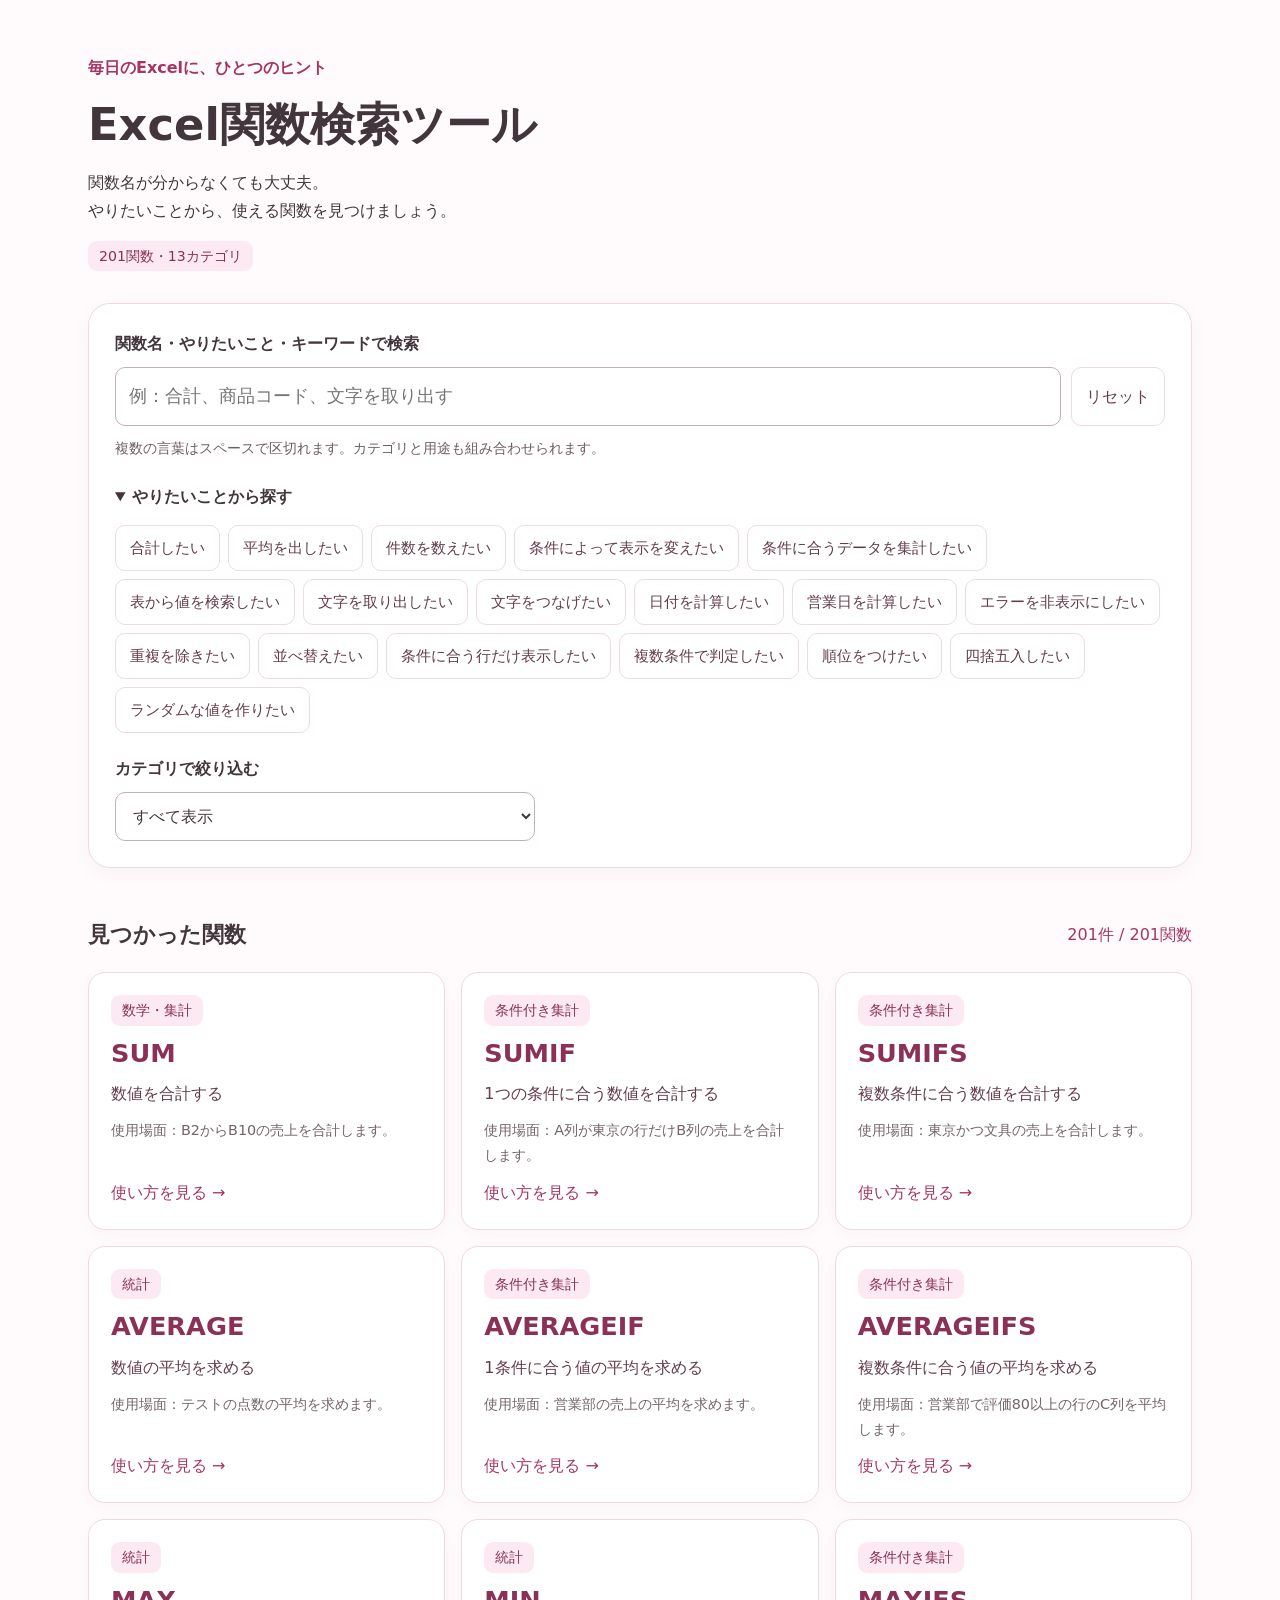
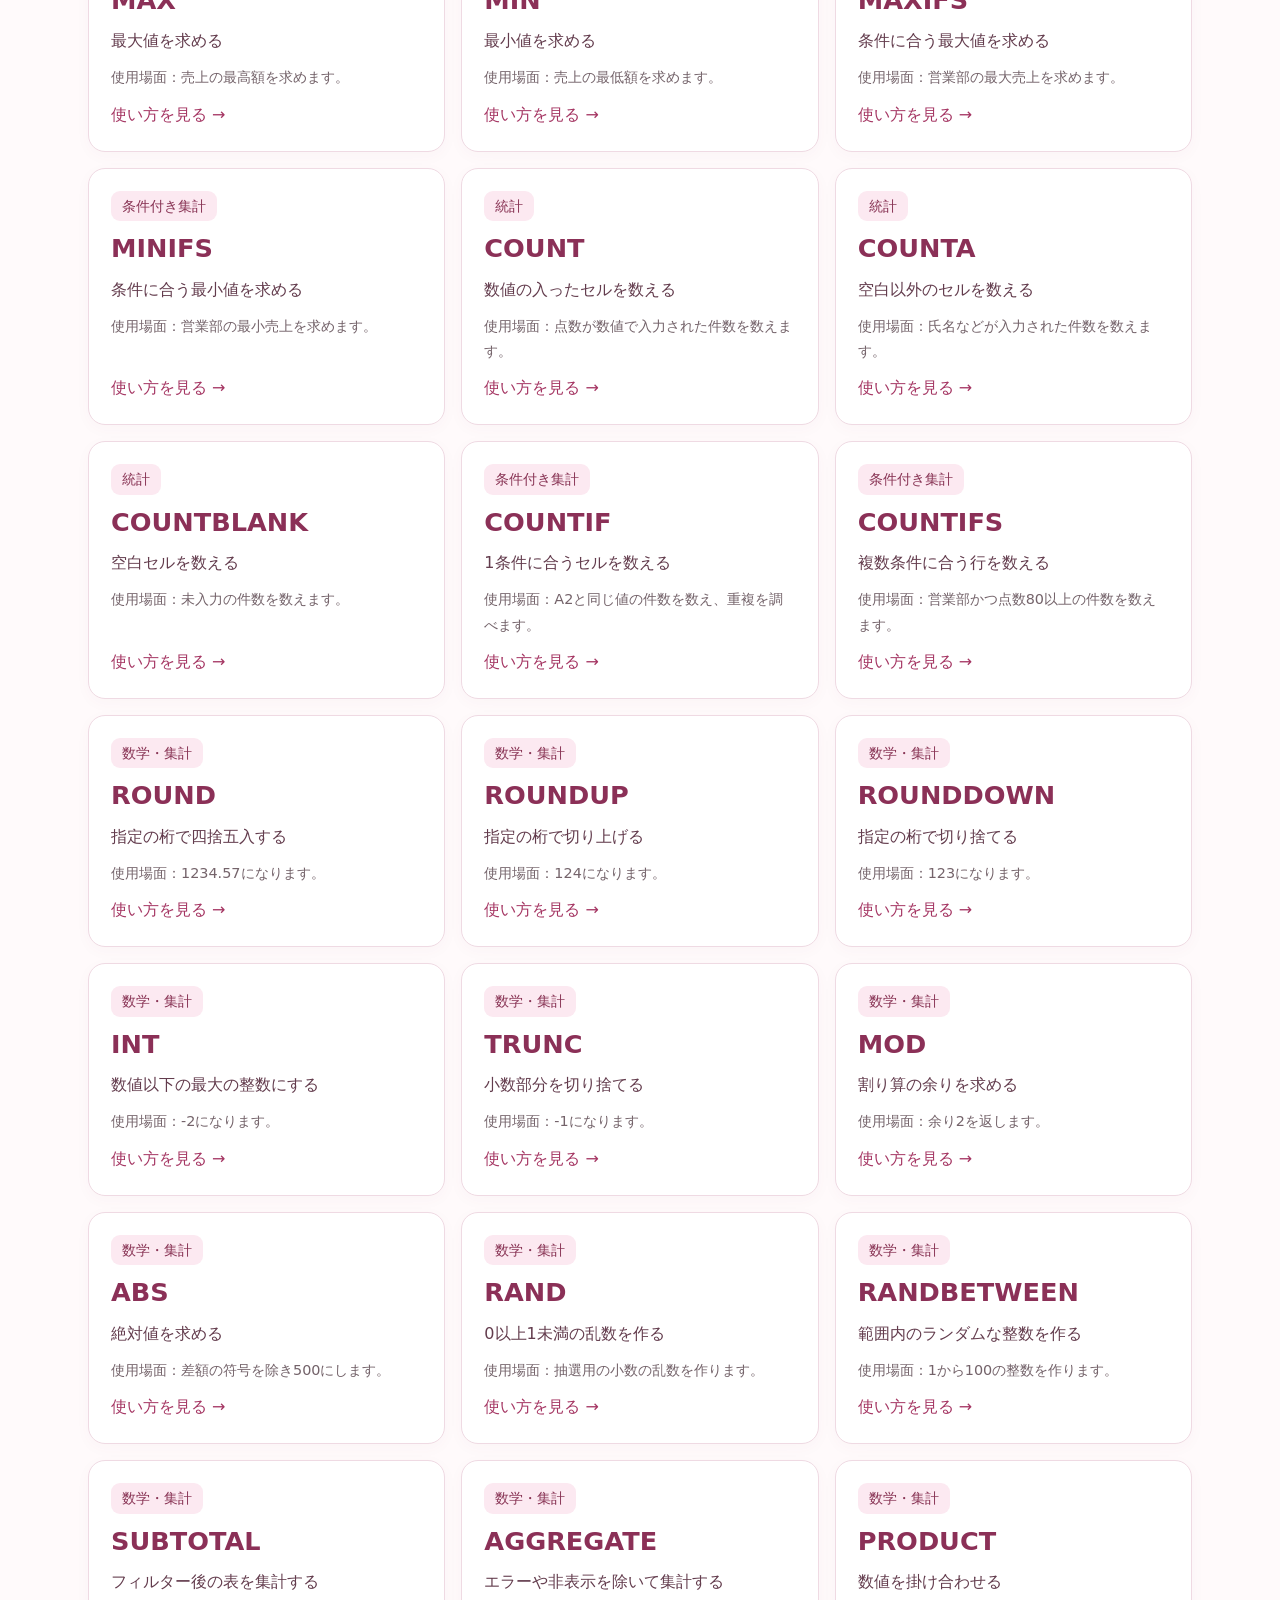
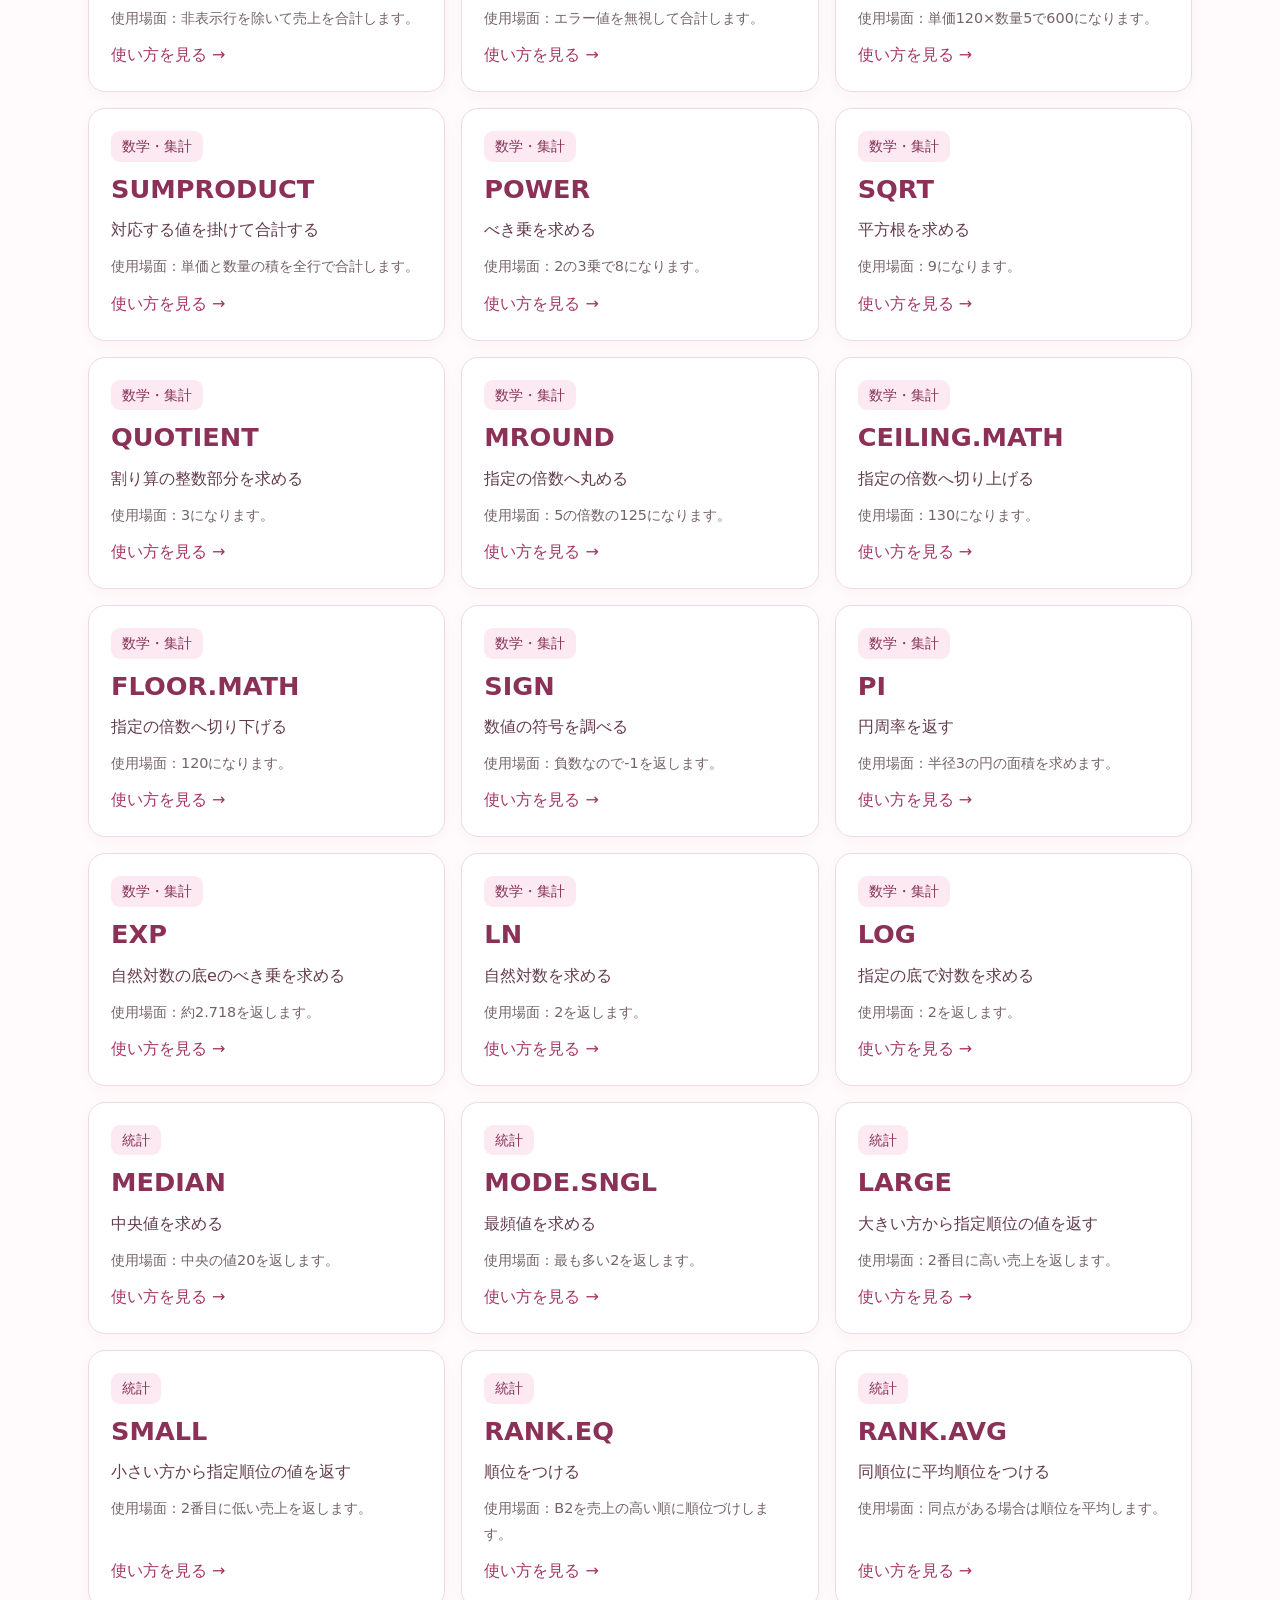
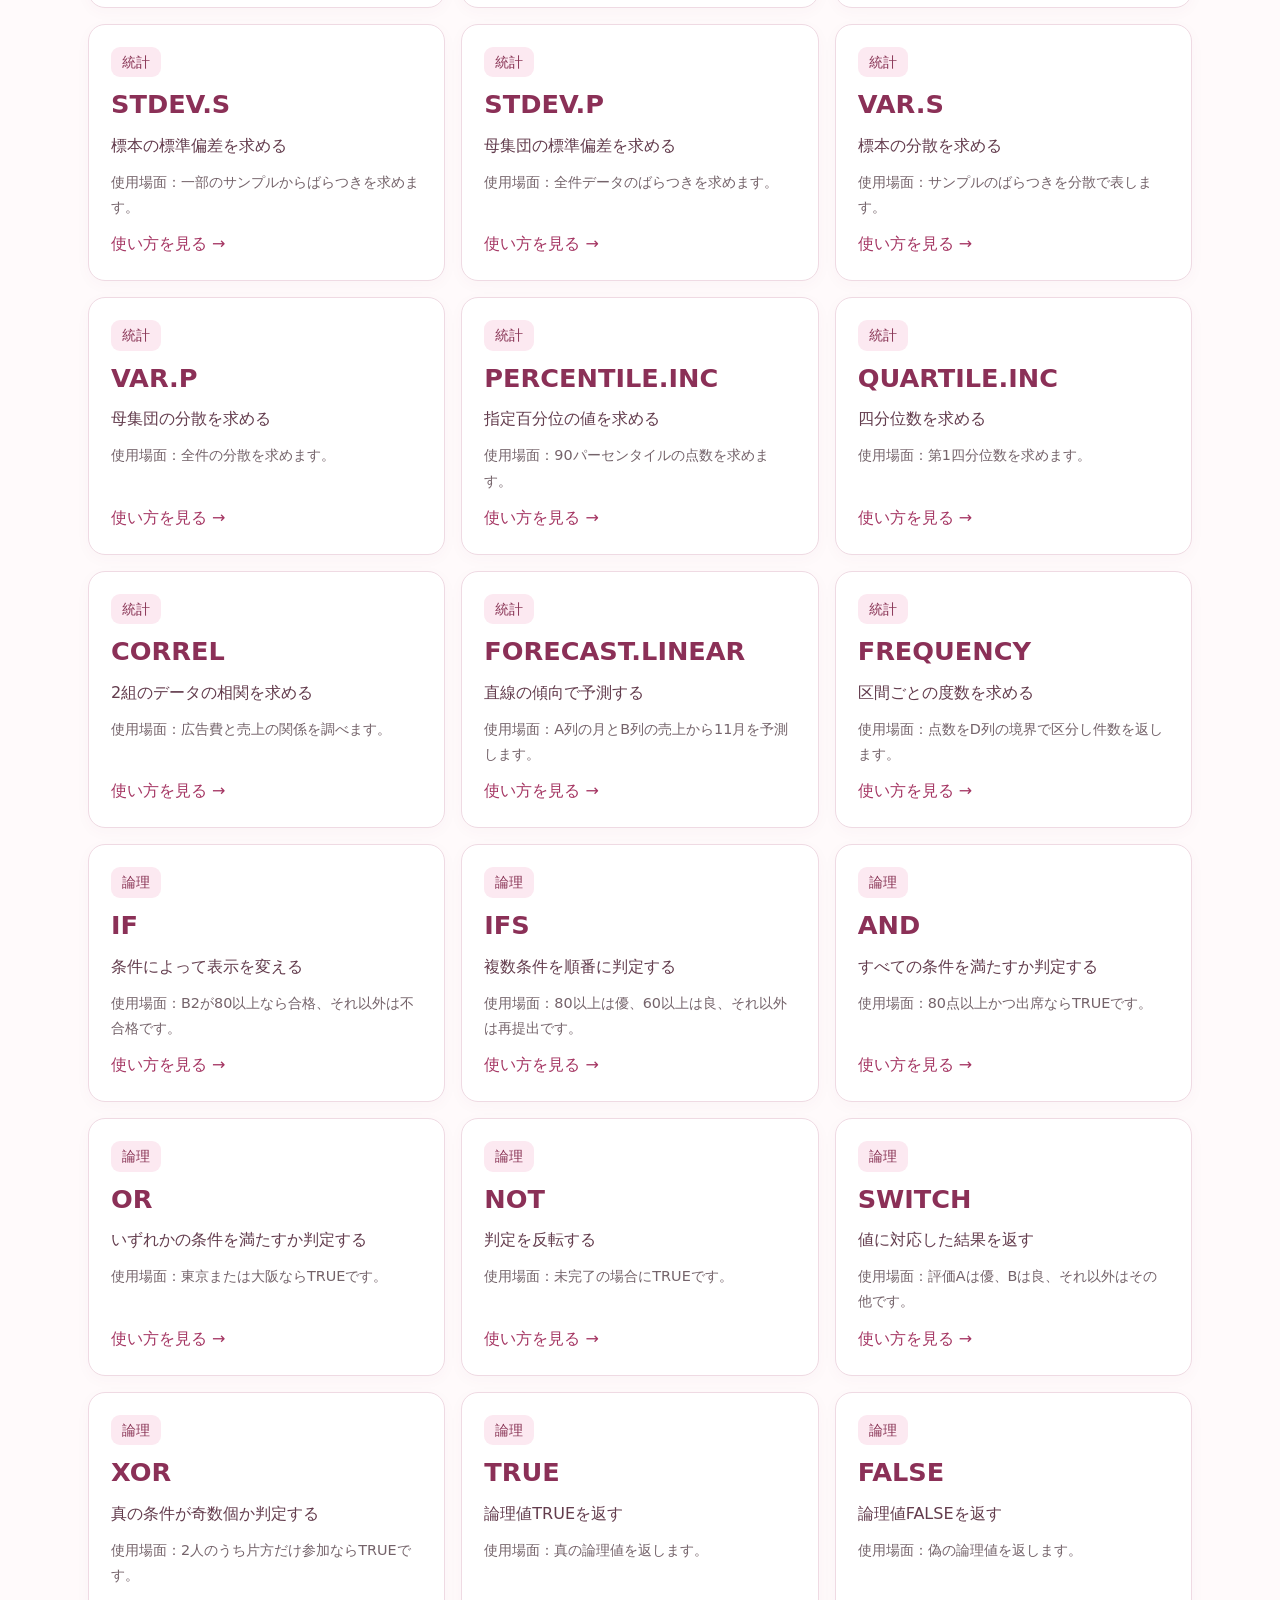
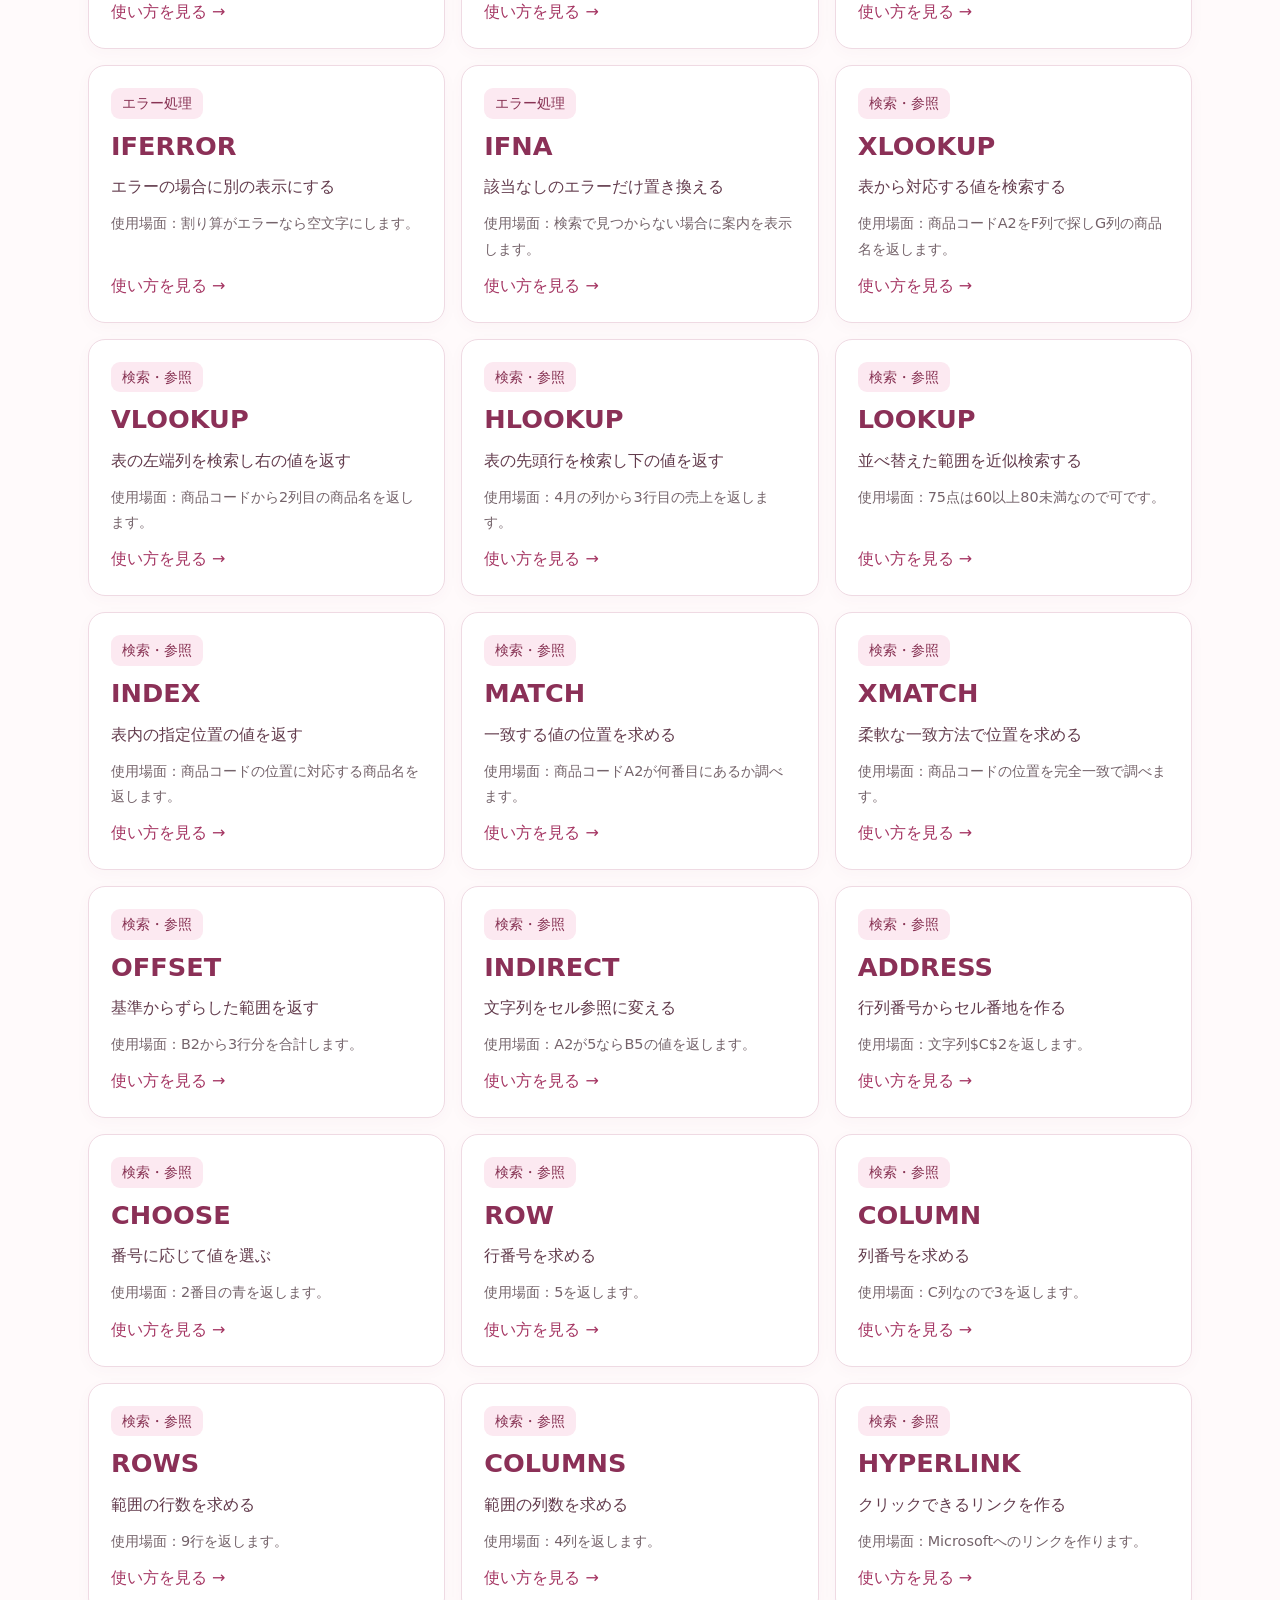
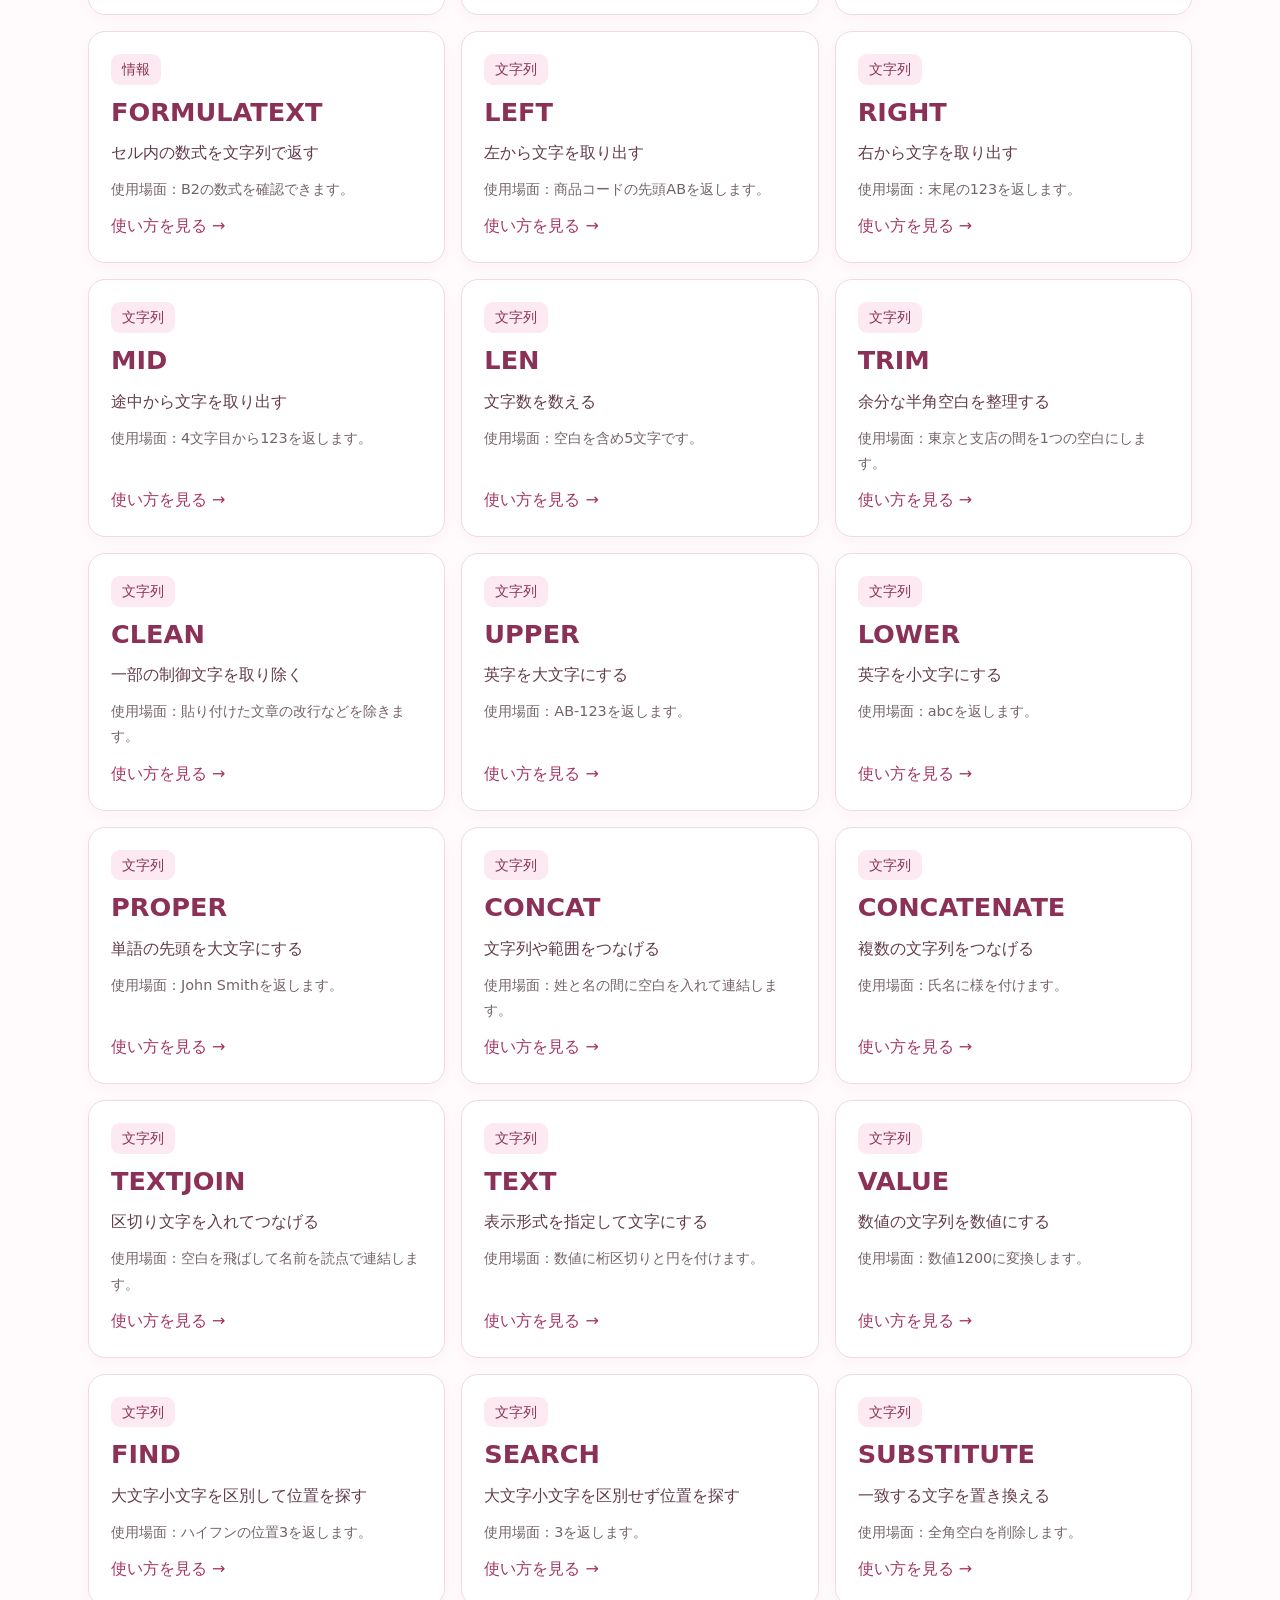
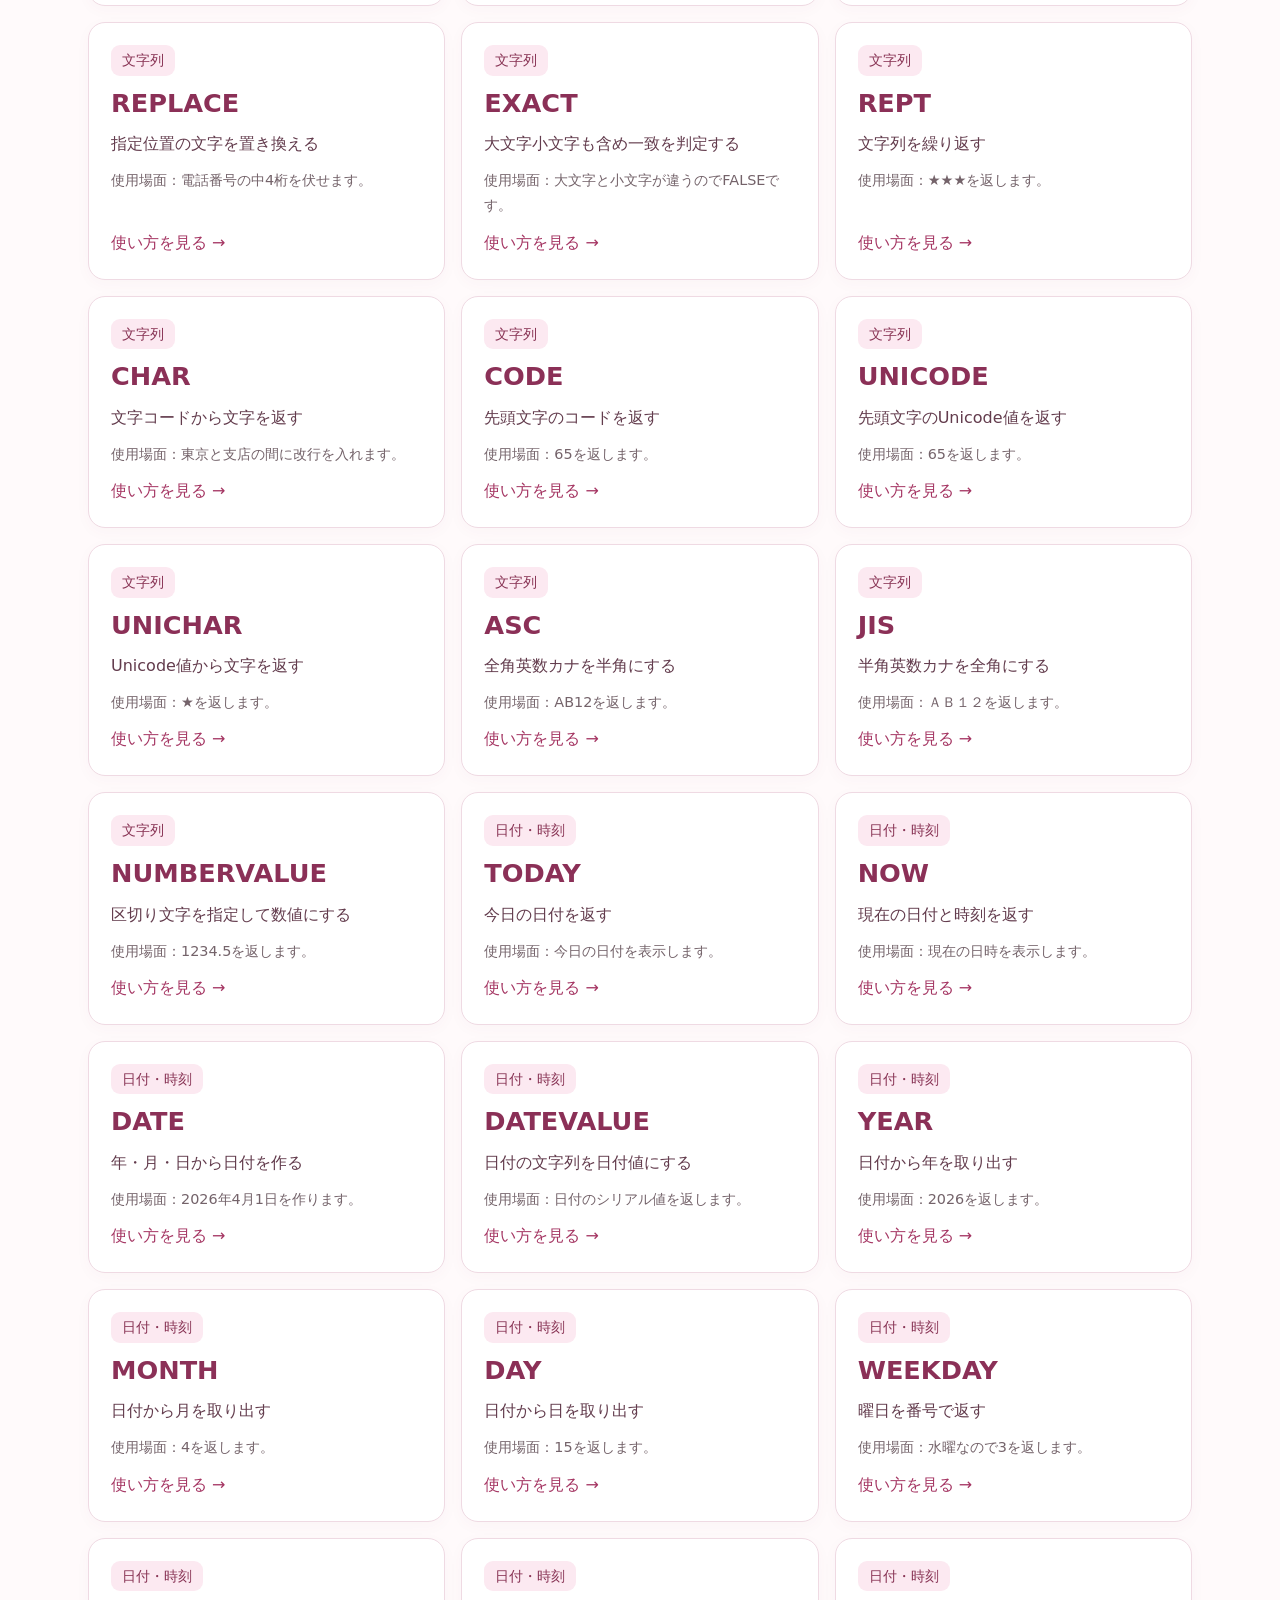
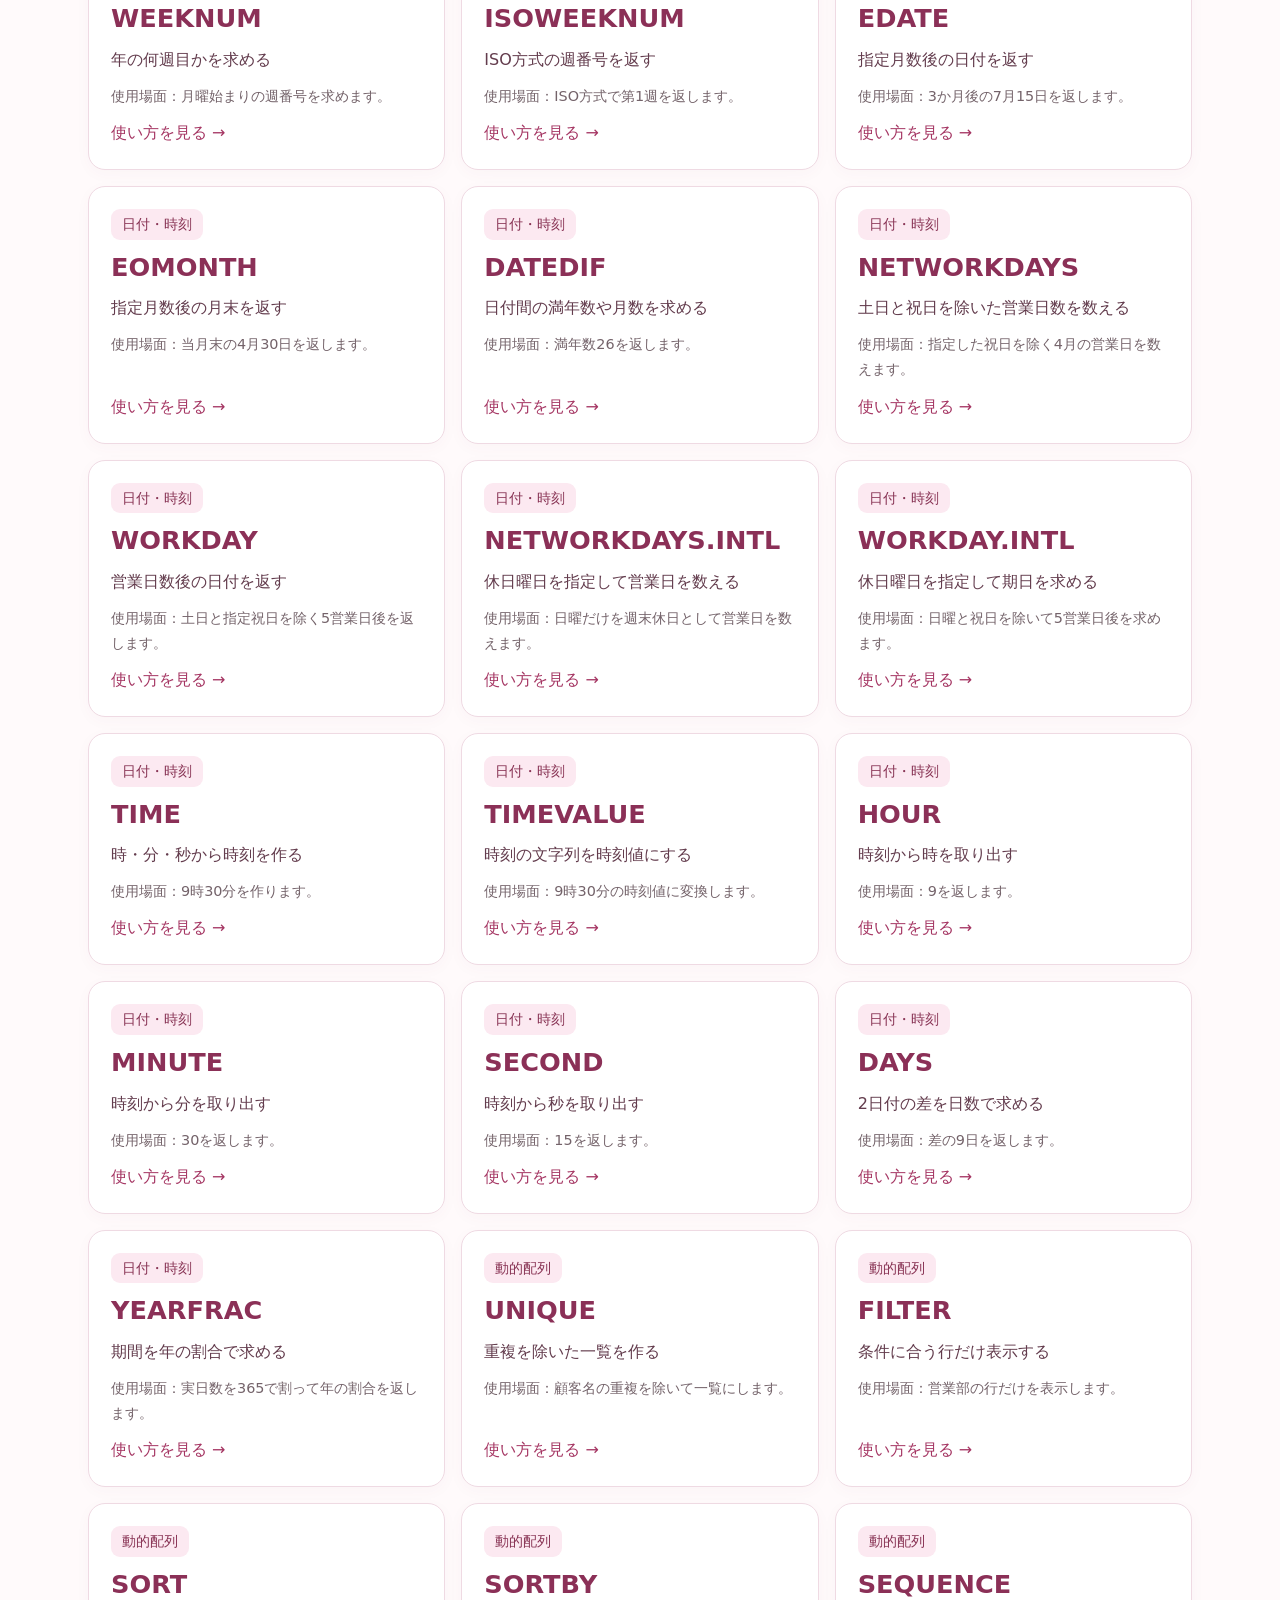
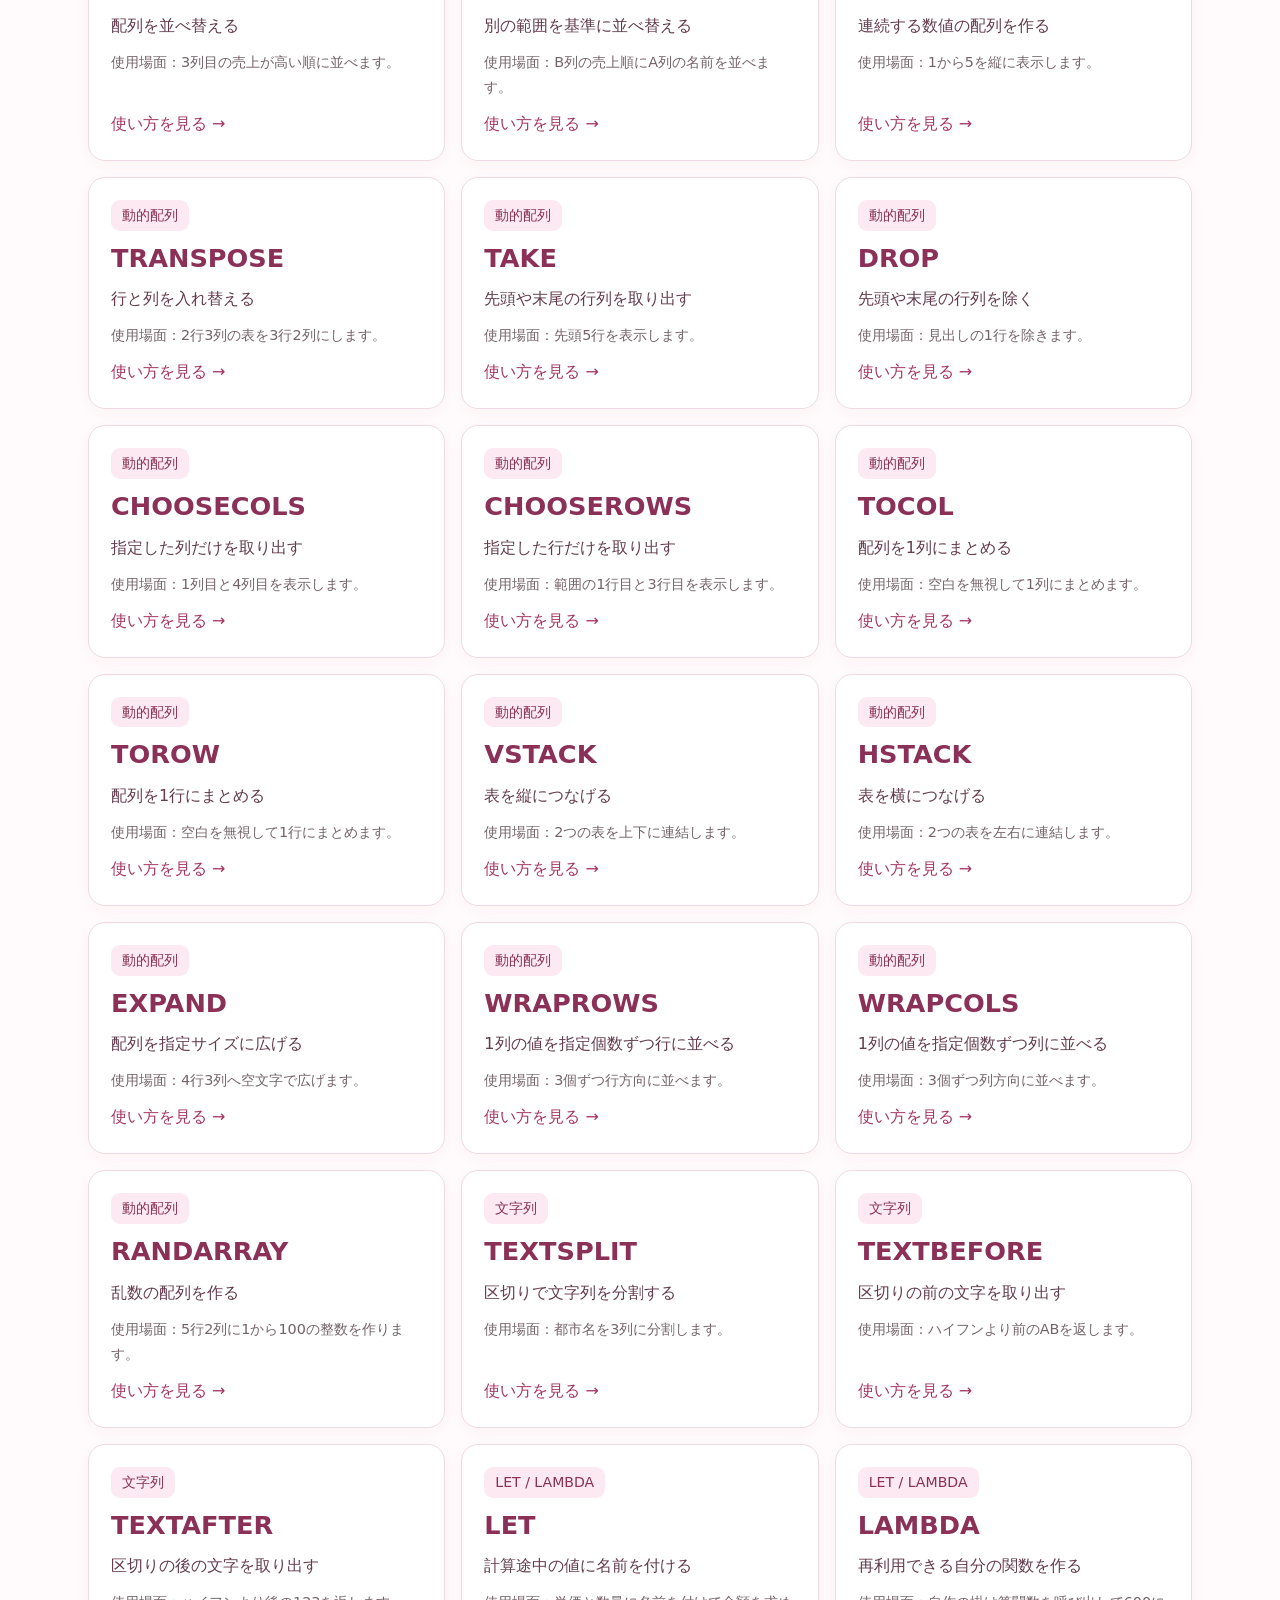
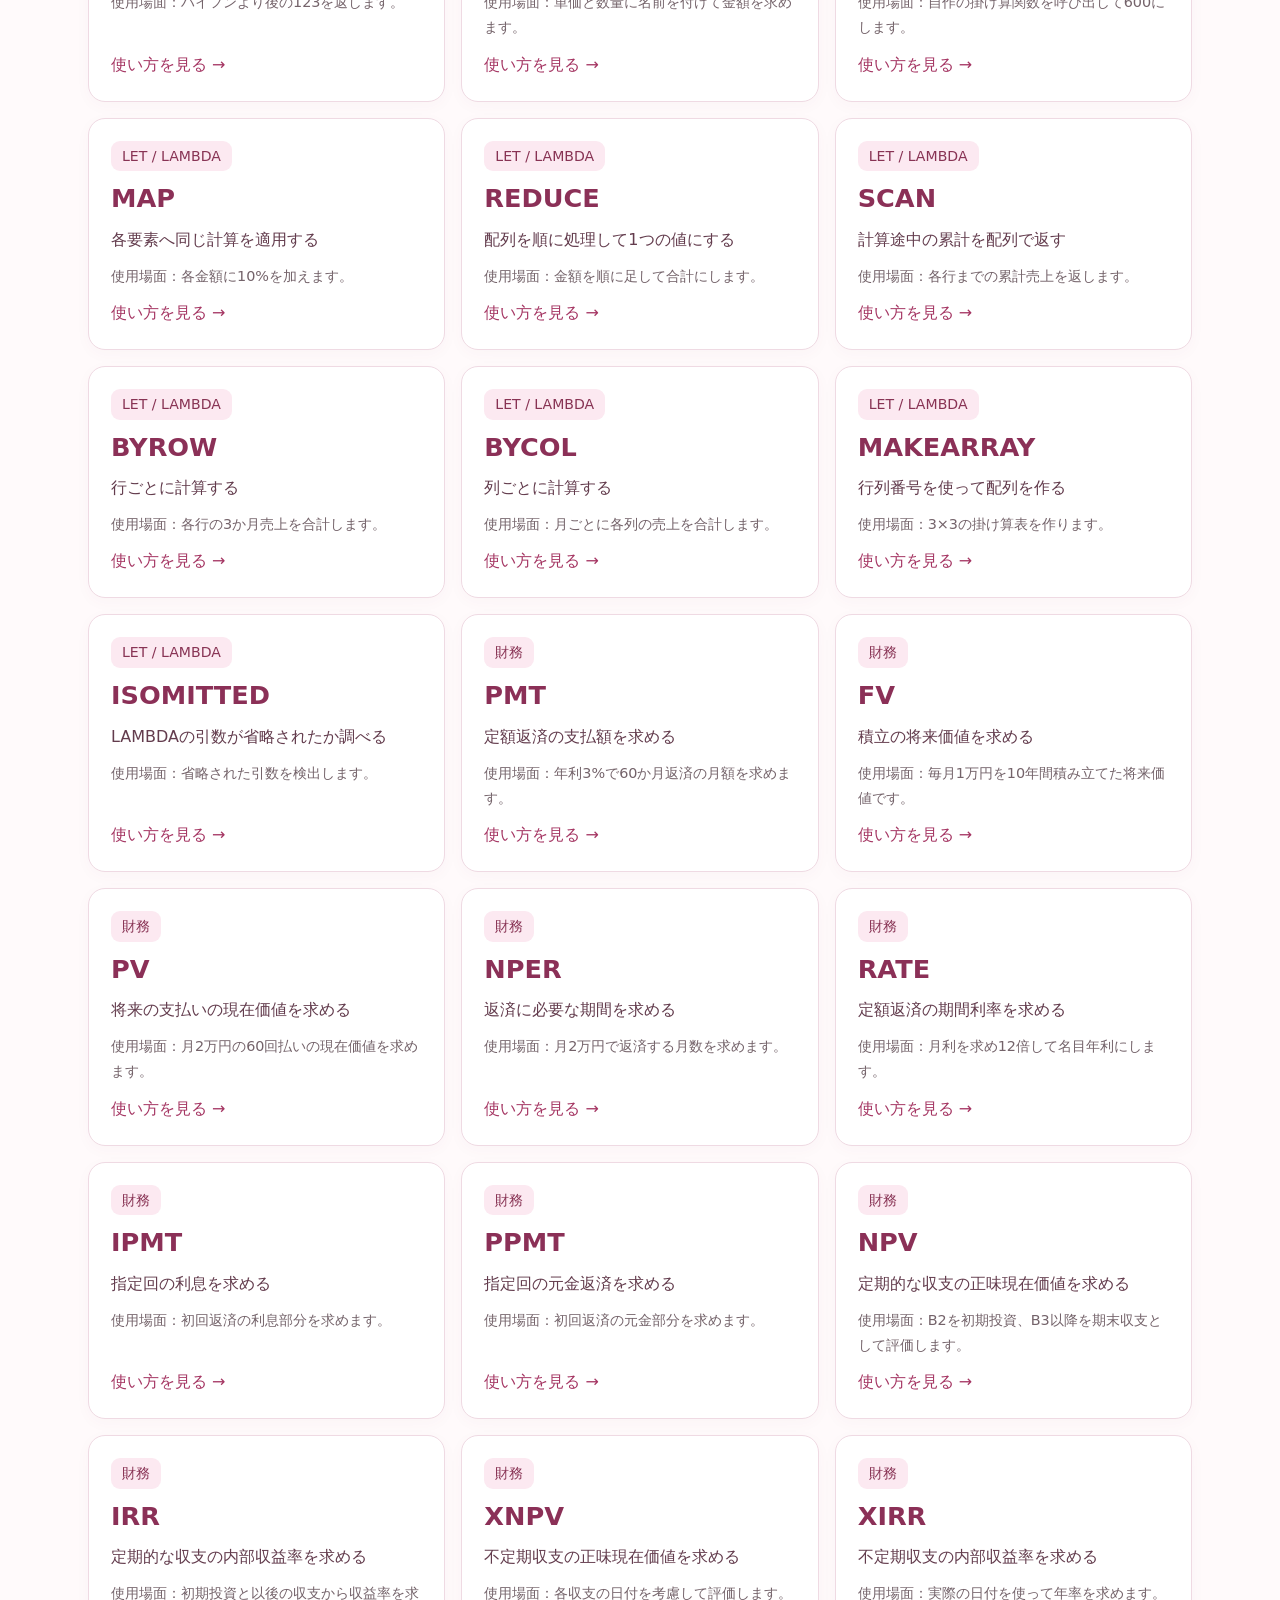
==== excel_function_search/index.html @ 3c307de8 "Add Excel function search with 201 functions and beginner guides" ====
<!doctype html>
<html lang="ja">
<head><meta charset="utf-8"><meta name="viewport" content="width=device-width,initial-scale=1"><meta name="theme-color" content="#fff5f8"><title>Excel関数検索ツール</title><meta name="description" content="やりたいことからExcel関数を探し、構文・具体例・関連関数を確認できます。"><link rel="stylesheet" href="style.css"><script src="functions.js" defer></script><script src="script.js" defer></script></head>
<body><main>
<header><span class="eyebrow">毎日のExcelに、ひとつのヒント</span><h1>Excel関数検索ツール</h1><p>関数名が分からなくても大丈夫。<br>やりたいことから、使える関数を見つけましょう。</p><span id="inventory" class="badge"></span></header>
<section class="search-panel" aria-label="検索と絞り込み"><label for="search">関数名・やりたいこと・キーワードで検索</label><div class="search-row"><input id="search" type="search" placeholder="例：合計、商品コード、文字を取り出す" autocomplete="off"><button id="reset" type="button">リセット</button></div><p class="hint">複数の言葉はスペースで区切れます。カテゴリと用途も組み合わせられます。</p>
<details open><summary>やりたいことから探す</summary><div id="tasks" class="chips"></div></details>
<label for="category">カテゴリで絞り込む</label><select id="category"><option value="">すべて表示</option></select><p id="selected-task" class="hint"></p></section>
<section aria-labelledby="result-title"><div class="result-heading"><h2 id="result-title">見つかった関数</h2><p id="count" role="status" aria-live="polite"></p></div><div id="results" class="grid"></div><div id="empty" hidden><h3>該当する関数が見つかりませんでした</h3><p>「合計」「文字」「日付」など短い言葉に変えるか、絞り込みをリセットしてください。</p></div></section>
<footer><p>数式例はExcelに貼り付けて使えます。セル範囲とデータを自分の表に合わせて変更してください。</p><p>対応版は目安です。Microsoft 365の新しい関数は更新チャネルや環境により利用できない場合があります。</p><a href="https://support.microsoft.com/en-us/excel/excel-functions-alphabetical" target="_blank" rel="noopener">Microsoft公式の関数一覧</a><p><a href="../index.html">便利Webツール一覧</a></p></footer>
</main><dialog id="detail" aria-labelledby="detail-name"><div class="dialog-bar"><span>関数の使い方</span><button id="close" type="button" aria-label="詳細を閉じる">閉じる ×</button></div><article id="detail-content"></article></dialog><noscript>検索を使うにはJavaScriptを有効にしてください。</noscript></body></html>
---- excel_function_search/style.css ----
:root{font-family:"Yu Gothic",Meiryo,system-ui,sans-serif;color:#42363c;background:#fffafb;line-height:1.75;--pink:#a53663;--line:#efdae3}*{box-sizing:border-box}body{margin:0}main{max-width:1160px;margin:auto;padding:42px 28px}header{margin:12px 0 32px}h1{font-size:clamp(1.8rem,4vw,2.8rem);line-height:1.4;margin:12px 0}h2{font-size:1.35rem}h3{font-size:1.1rem}p{margin:8px 0 16px}.eyebrow{color:var(--pink);font-weight:700}.badge,.tag{display:inline-block;background:#fce9f1;color:#883354;border-radius:9px;padding:3px 11px;font-size:.88rem}.search-panel{background:white;border:1px solid var(--line);border-radius:22px;padding:26px;box-shadow:0 6px 24px #7a284809;margin-bottom:30px}label{display:block;font-weight:700;margin-bottom:9px}.search-row{display:flex;gap:10px}input,select,button{font:inherit}input,select{border:1px solid #caacb9;border-radius:10px;background:white;color:inherit;padding:13px;min-width:0}input{flex:1;font-size:1.1rem}select{width:100%;max-width:420px}button{cursor:pointer;border:1px solid var(--line);border-radius:10px;padding:9px 14px;background:#fff;color:#633c4d}button:hover{background:#fff0f5;border-color:#c887a1}button:focus-visible,a:focus-visible,input:focus-visible,select:focus-visible,summary:focus-visible{outline:3px solid #b44f78;outline-offset:3px}.hint{font-size:.9rem;color:#705c66;margin:10px 0}details{margin:22px 0}summary{cursor:pointer;font-weight:700}.chips{display:flex;flex-wrap:wrap;gap:8px;margin-top:14px}.chips button{font-size:.93rem}.chips button[aria-pressed=true]{background:var(--pink);color:white}.result-heading{display:flex;align-items:center;justify-content:space-between;gap:12px}.result-heading p{margin:0;color:var(--pink)}.grid{display:grid;grid-template-columns:repeat(3,minmax(0,1fr));gap:16px}.function-card{text-align:left;padding:22px;border-radius:17px;background:white;min-height:208px;display:flex;flex-direction:column;align-items:flex-start;gap:10px;overflow-wrap:anywhere;box-shadow:0 4px 15px #8f325008}.function-card strong{font-size:1.6rem;color:#8b3057;line-height:1.35}.function-card .use{font-size:.9rem;color:#74636a}.function-card .arrow{margin-top:auto;color:var(--pink)}#empty{padding:35px;background:#fff0f5;border-radius:16px}footer{margin-top:48px;font-size:.9rem;color:#76656c}a{color:#8b3057;text-underline-offset:4px}dialog{width:min(850px,calc(100% - 32px));max-height:90dvh;border:1px solid var(--line);border-radius:20px;padding:0;color:inherit;box-shadow:0 24px 80px #3b152540}dialog::backdrop{background:#2a19256b}body:has(dialog[open]){overflow:hidden}.dialog-bar{position:sticky;top:0;background:#fff5f8;padding:12px 22px;display:flex;justify-content:space-between;align-items:center;border-bottom:1px solid var(--line);z-index:1}article{padding:26px}article h2{font-size:2.2rem;color:var(--pink);overflow-wrap:anywhere;margin:8px 0}article h3{margin-top:24px}article ul{padding-left:24px}.formula-box{background:#faf4f7;border:1px solid var(--line);border-radius:12px;padding:14px;margin:12px 0}code{font-family:Consolas,monospace;display:block;white-space:pre-wrap;overflow-wrap:anywhere;font-size:1rem;color:#54233a;line-height:1.6}.formula-box button{margin-top:12px}.warning{background:#fff5e8;padding:15px;border-radius:12px}table{border-collapse:collapse;width:100%;table-layout:fixed}th,td{border-bottom:1px solid var(--line);padding:10px;text-align:left;vertical-align:top;overflow-wrap:anywhere}th:first-child,td:first-child{width:32%}.related-link{padding:5px 8px;overflow-wrap:anywhere}#copy-status{min-height:1.8em;color:#873452}#selected-task:empty{display:none}@media(max-width:850px){.grid{grid-template-columns:repeat(2,minmax(0,1fr))}}@media(max-width:540px){main{padding:24px 16px}.search-panel{padding:18px}.search-row{flex-wrap:wrap}input{flex-basis:100%;width:100%}.search-row button{width:100%}.grid{grid-template-columns:1fr}.chips button{text-align:left;flex-grow:1}.function-card{min-height:180px}article{padding:18px}.dialog-bar{padding:10px 16px}dialog{width:calc(100% - 20px)}.result-heading{align-items:baseline}h2{font-size:1.15rem}}
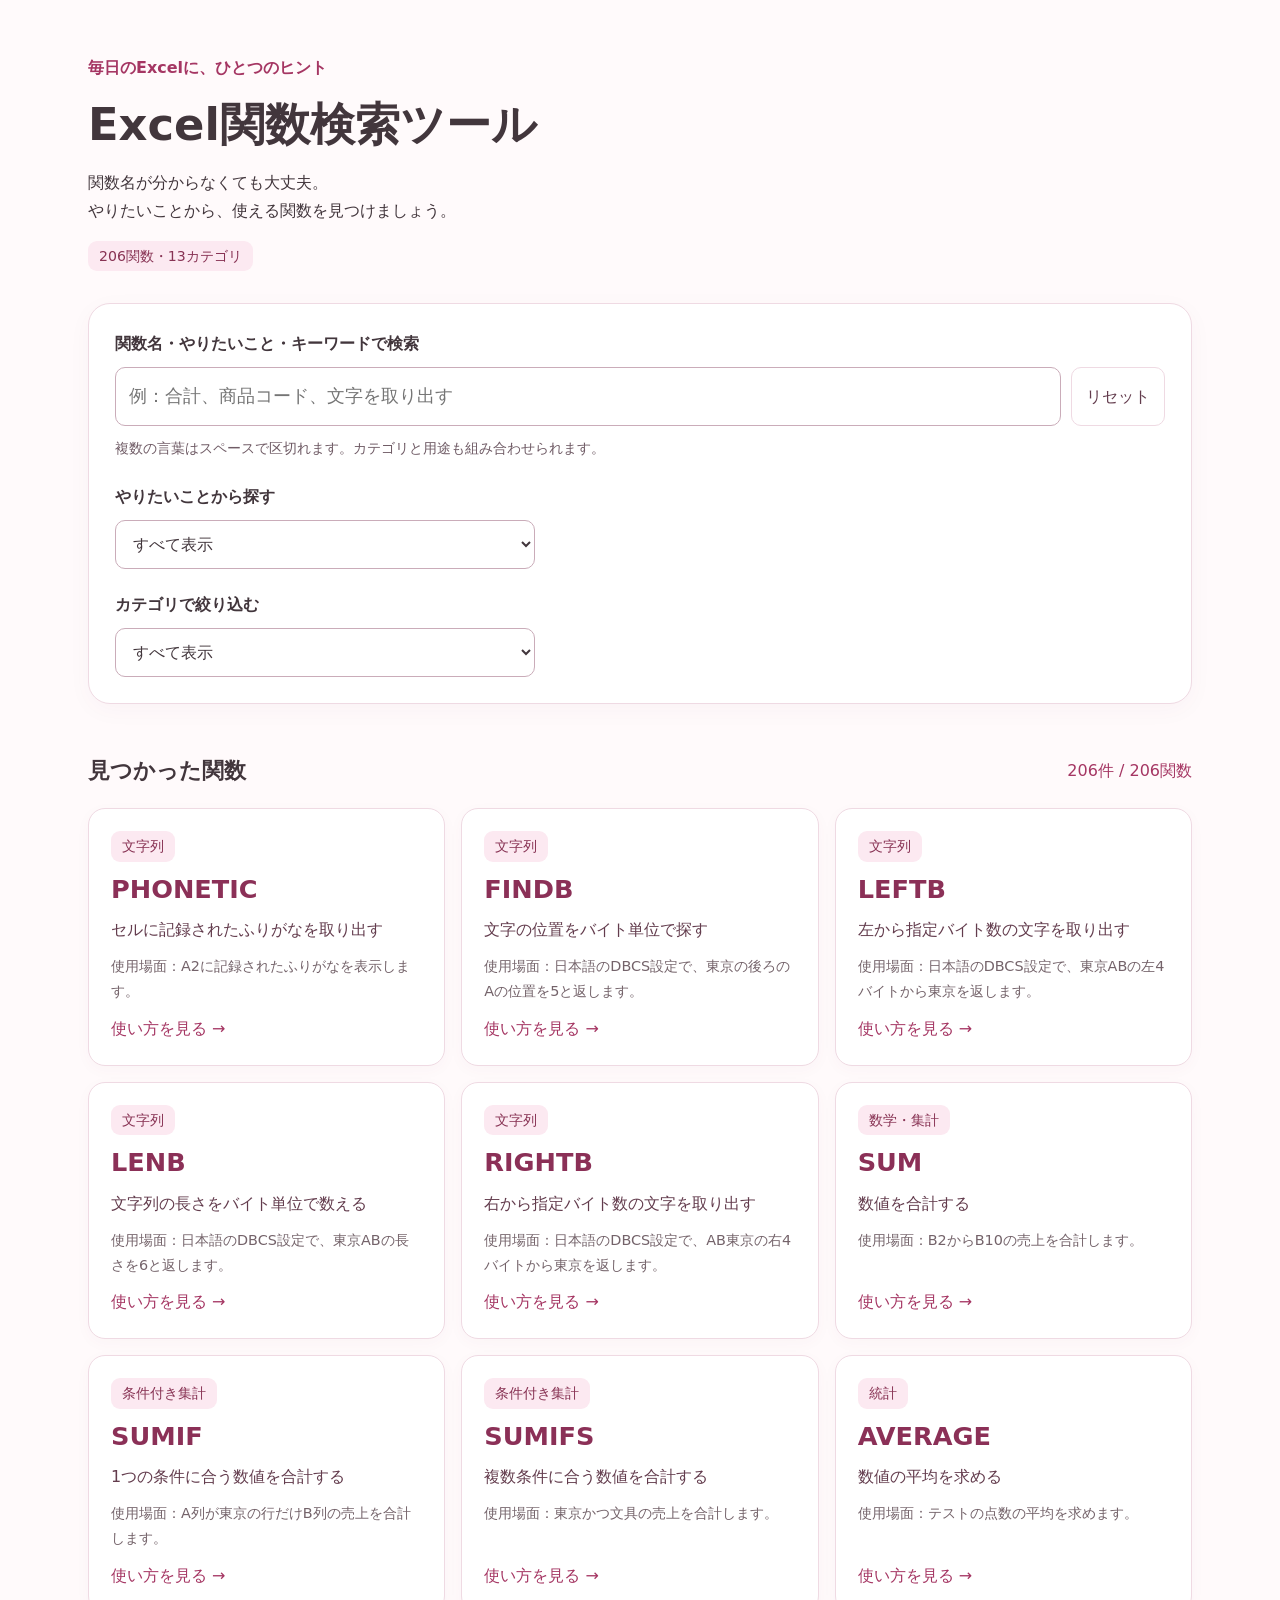
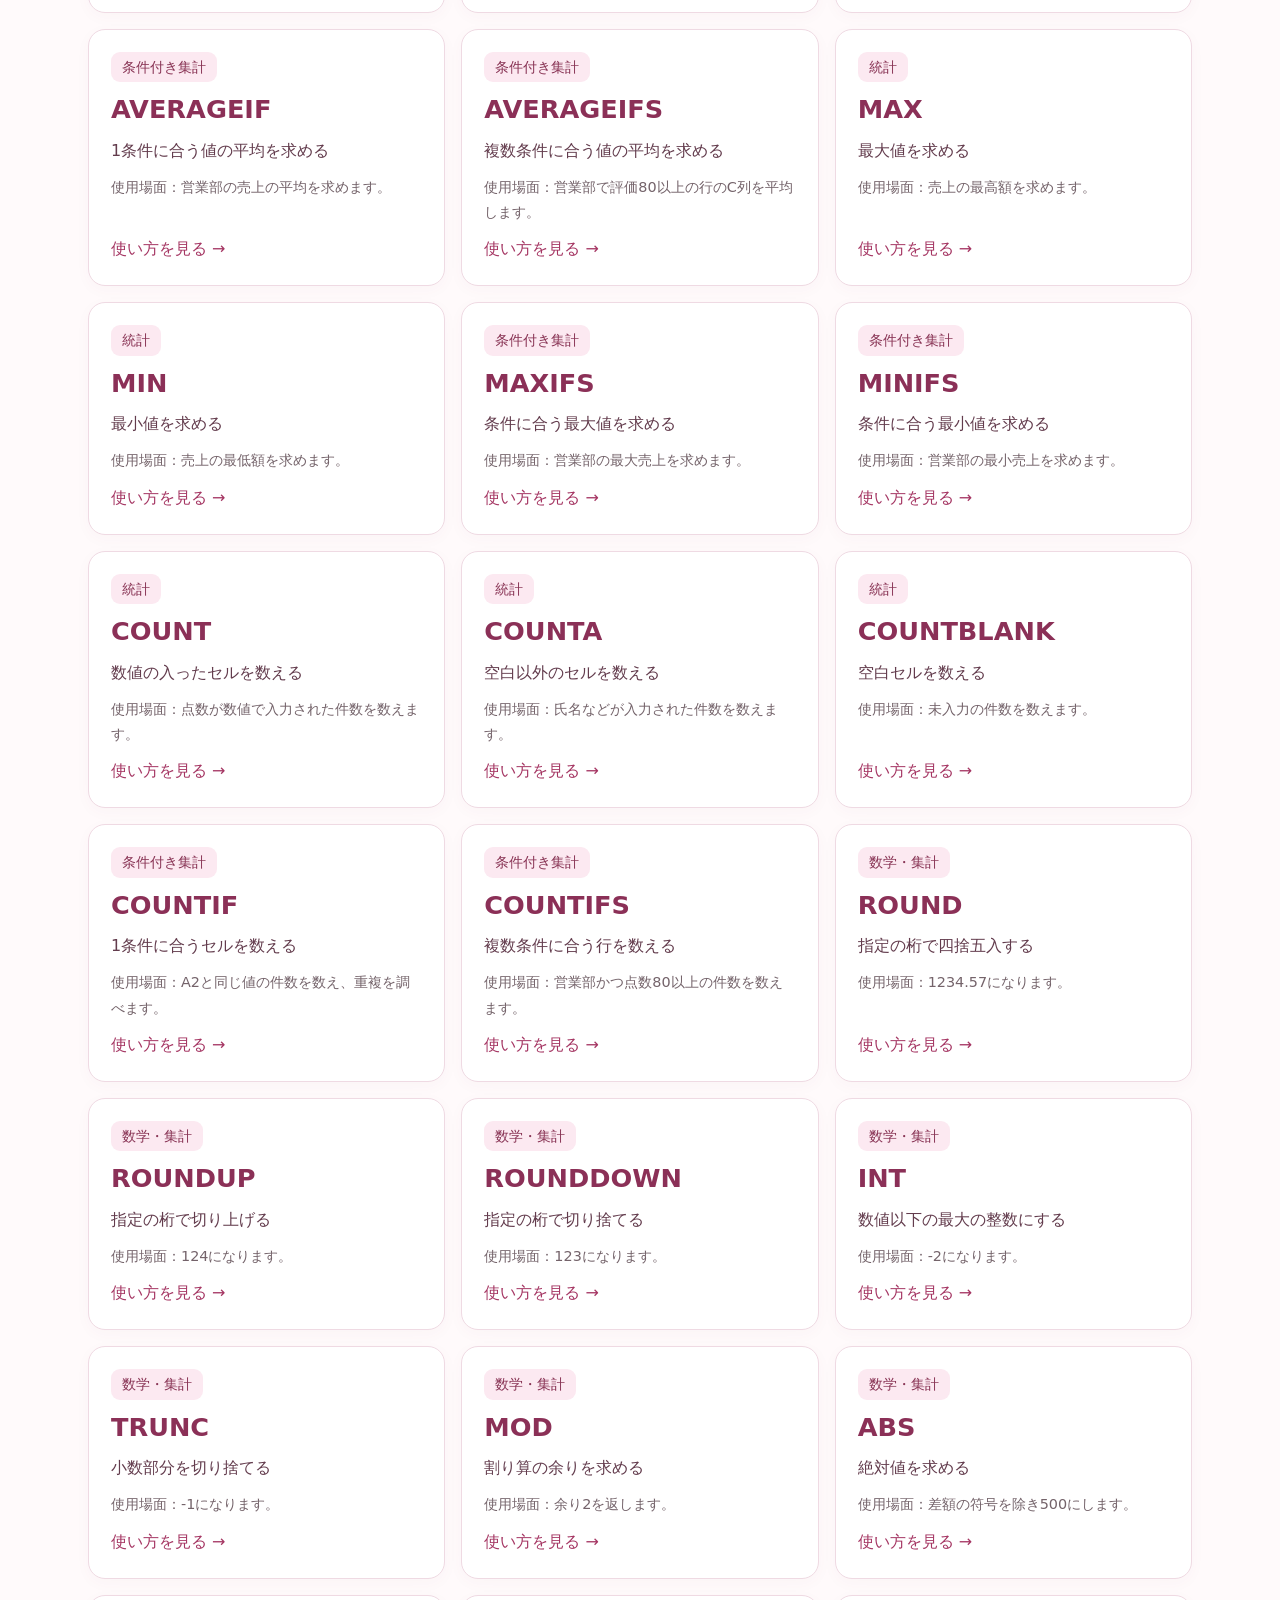
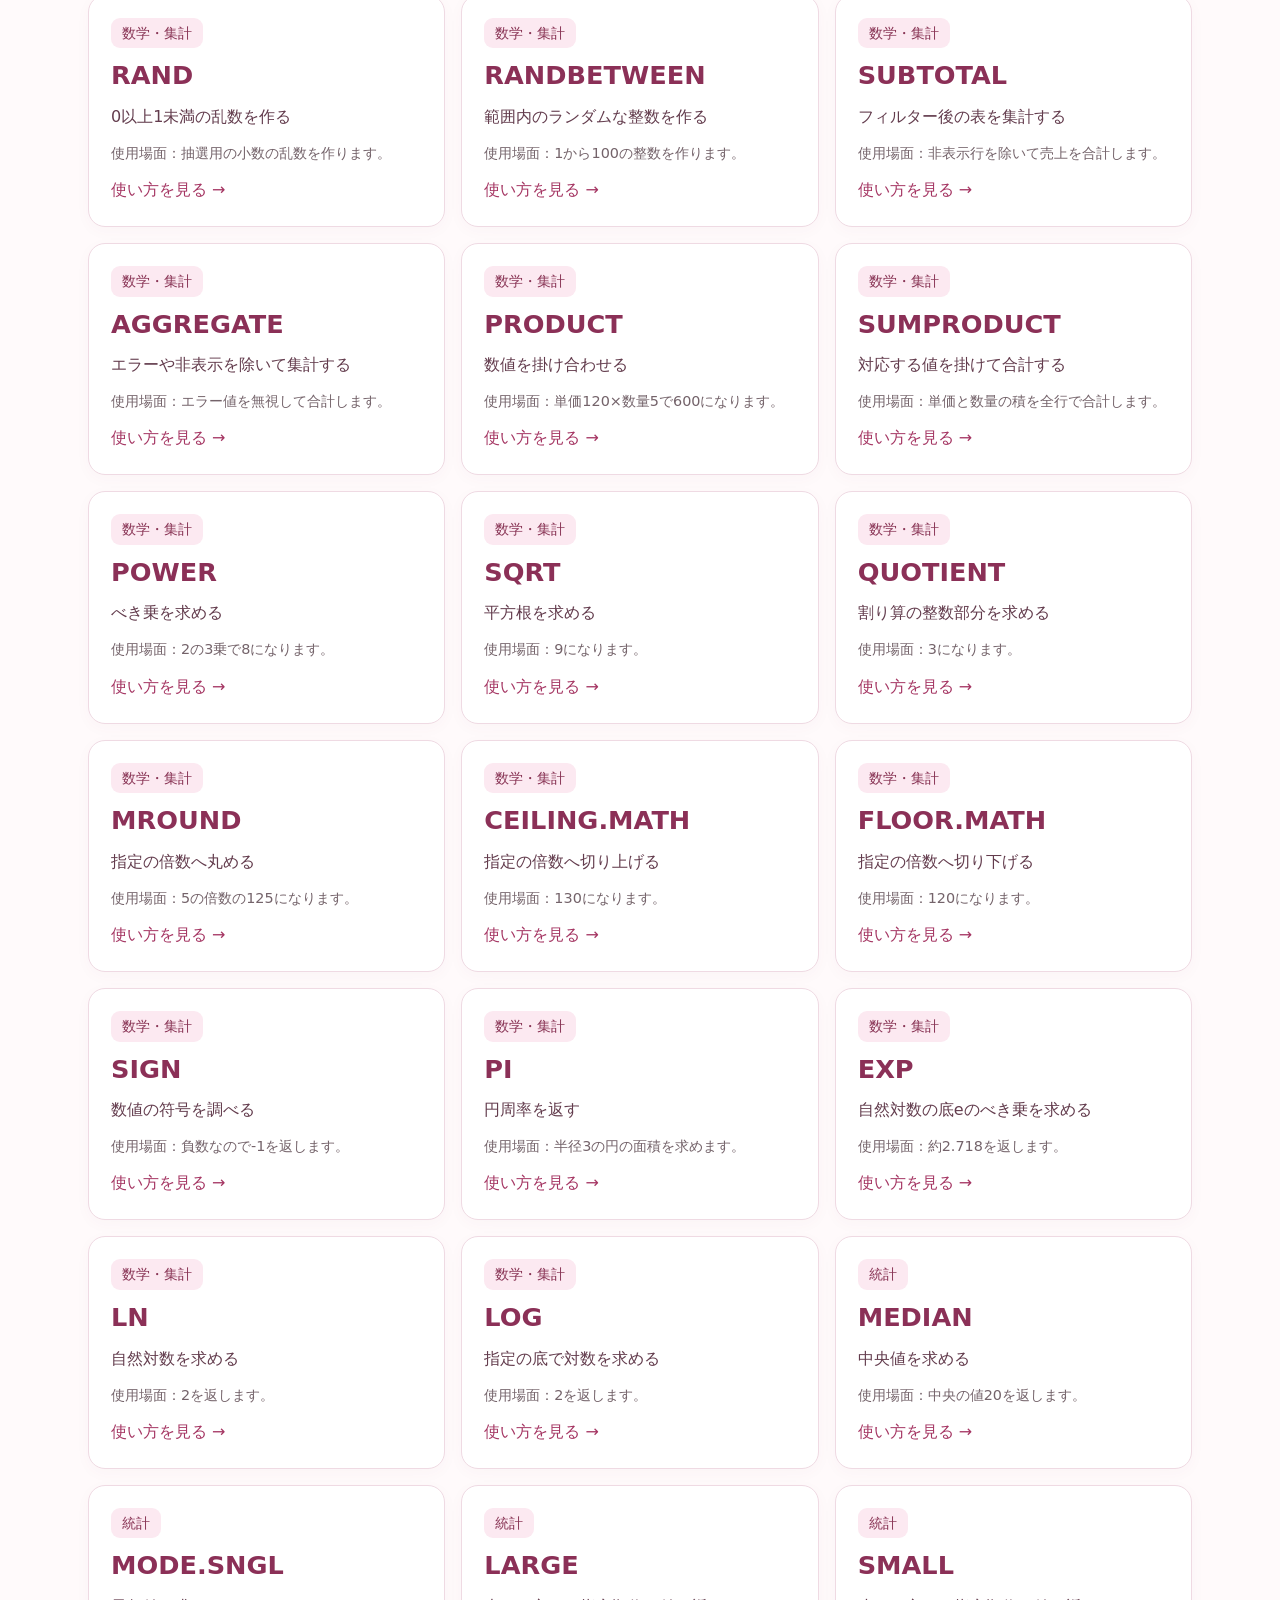
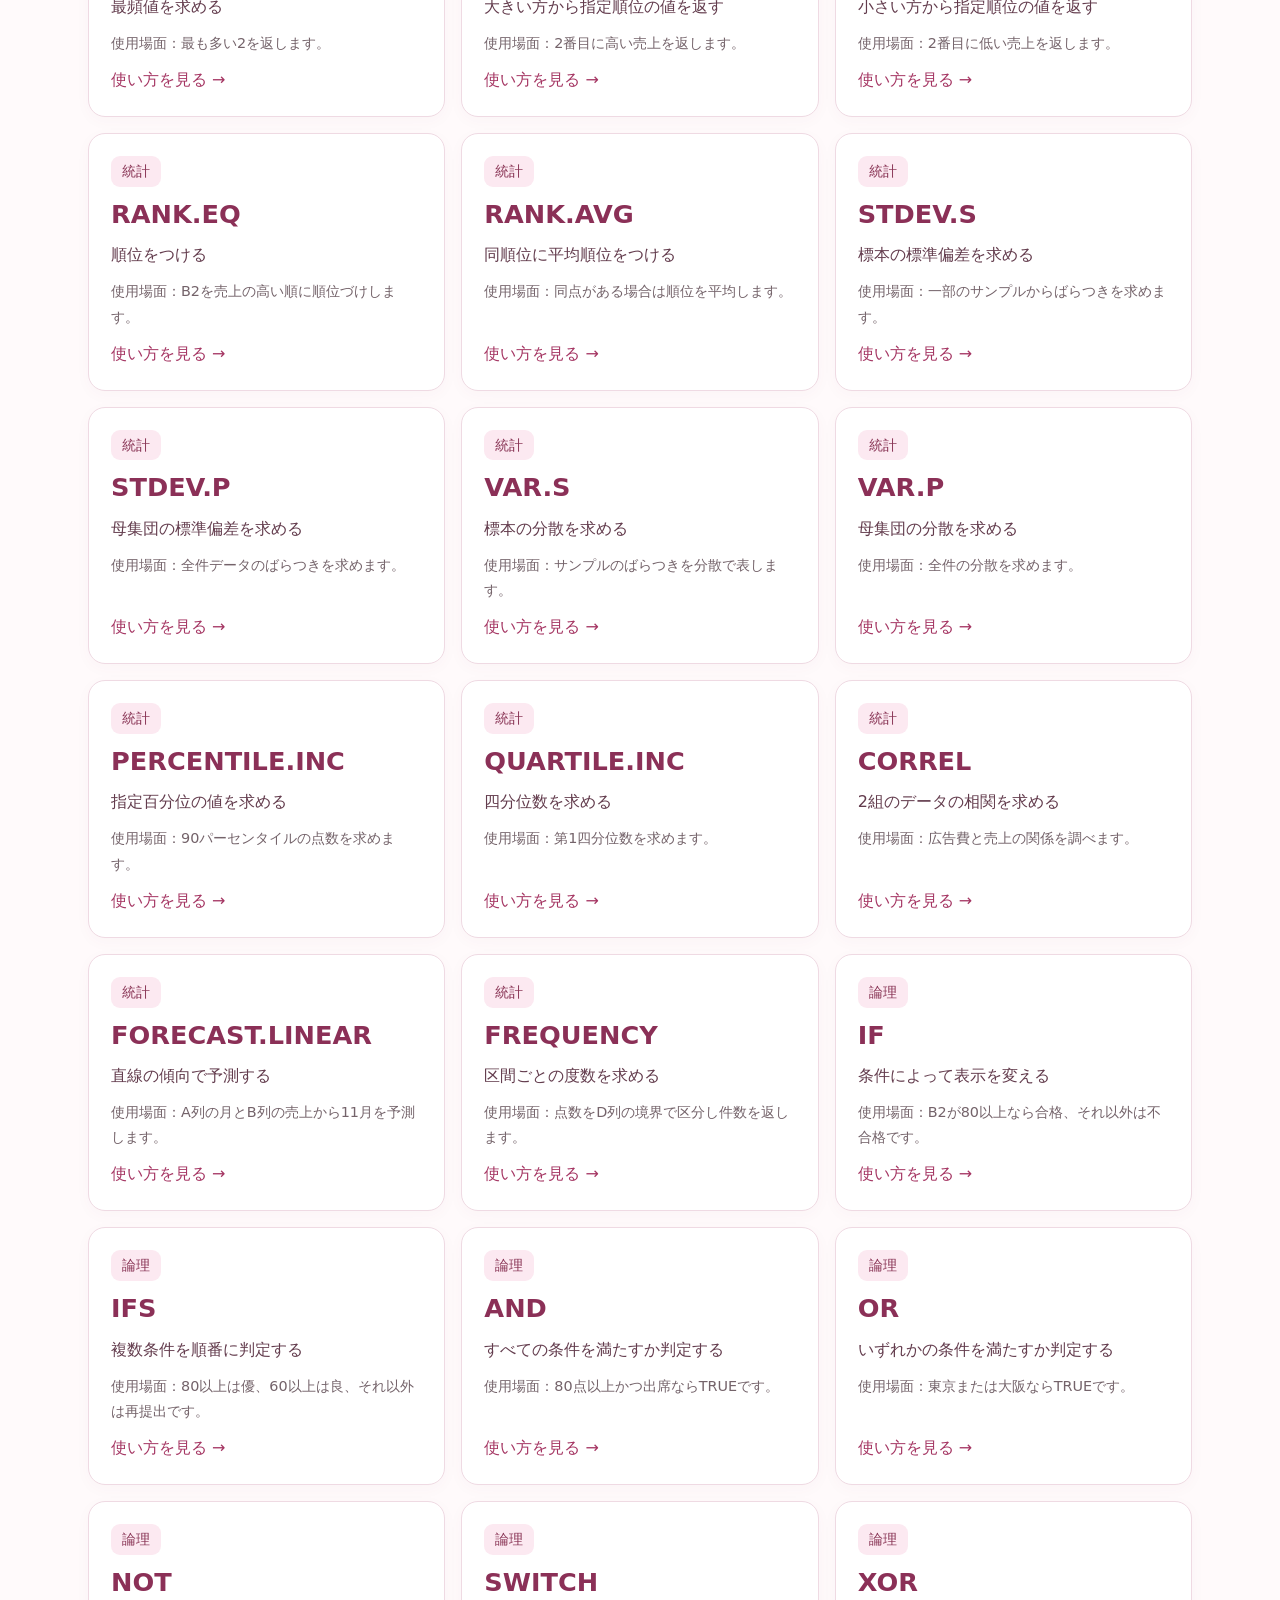
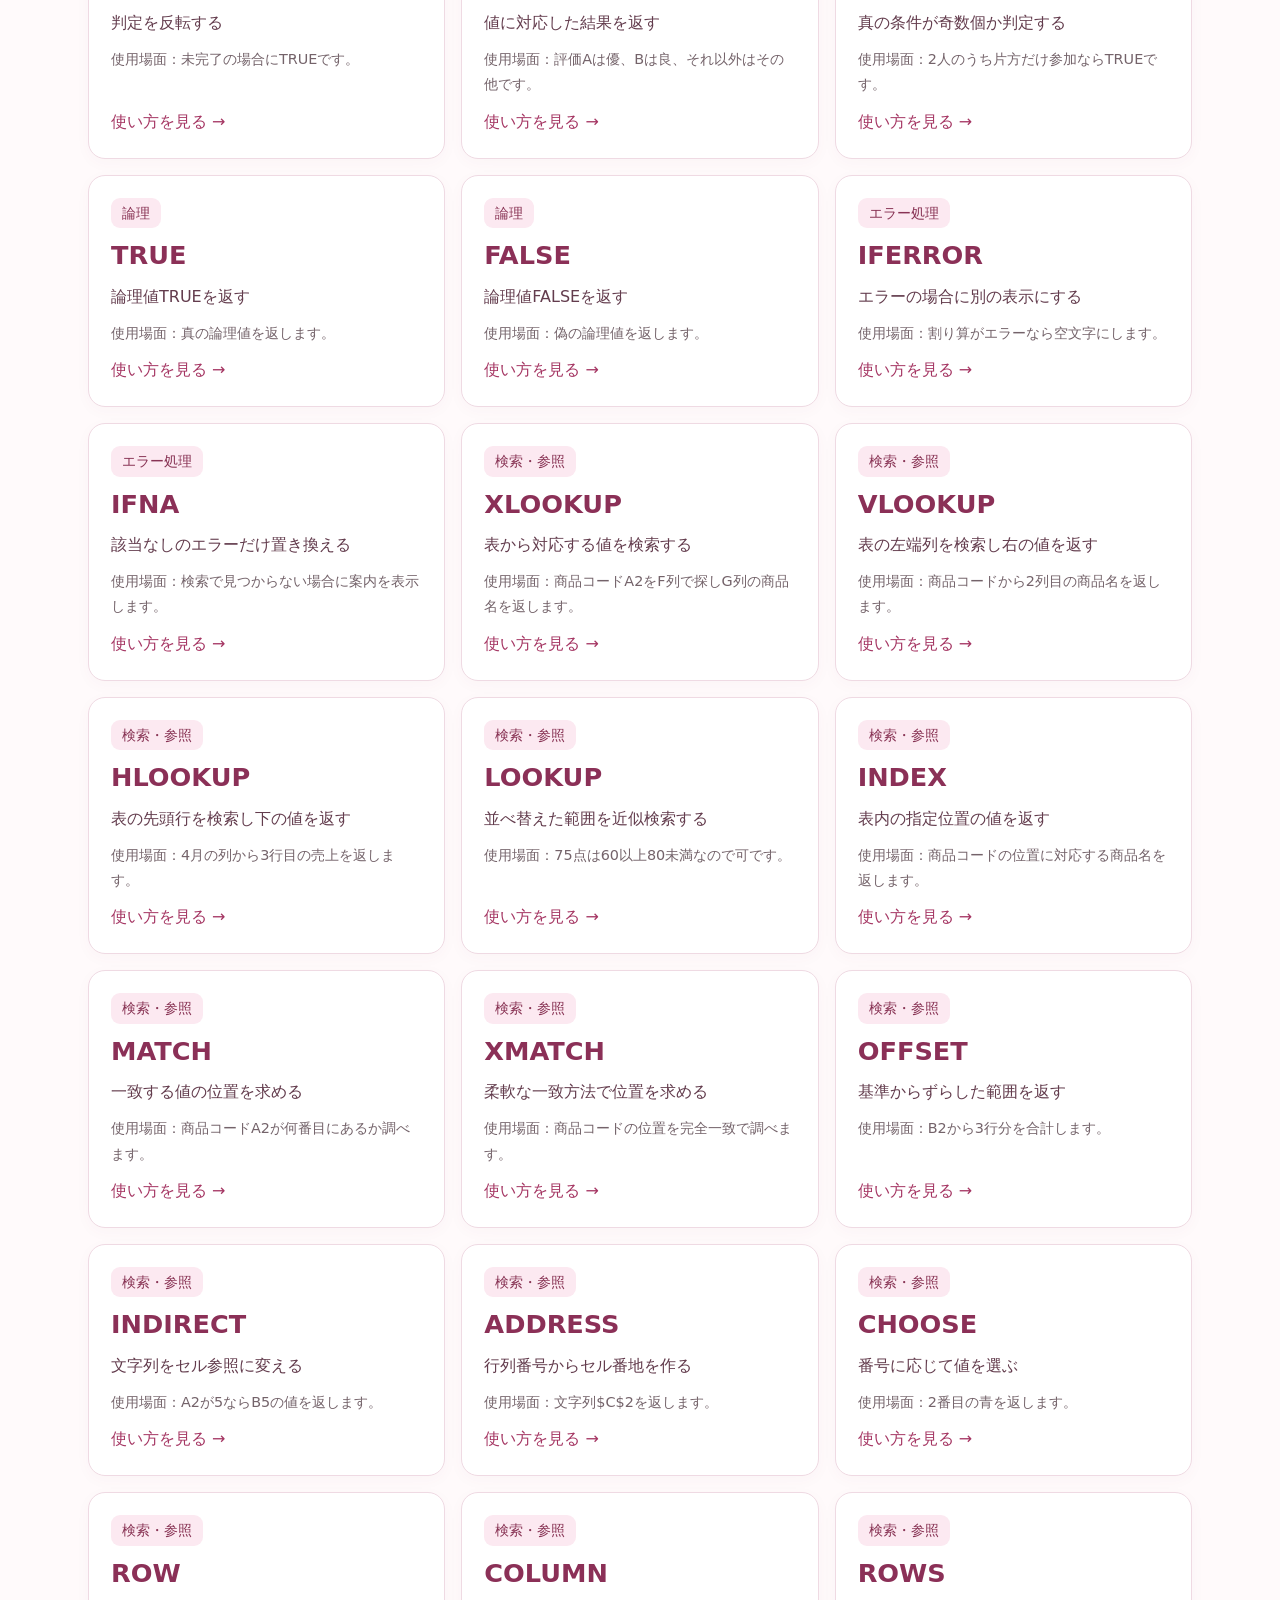
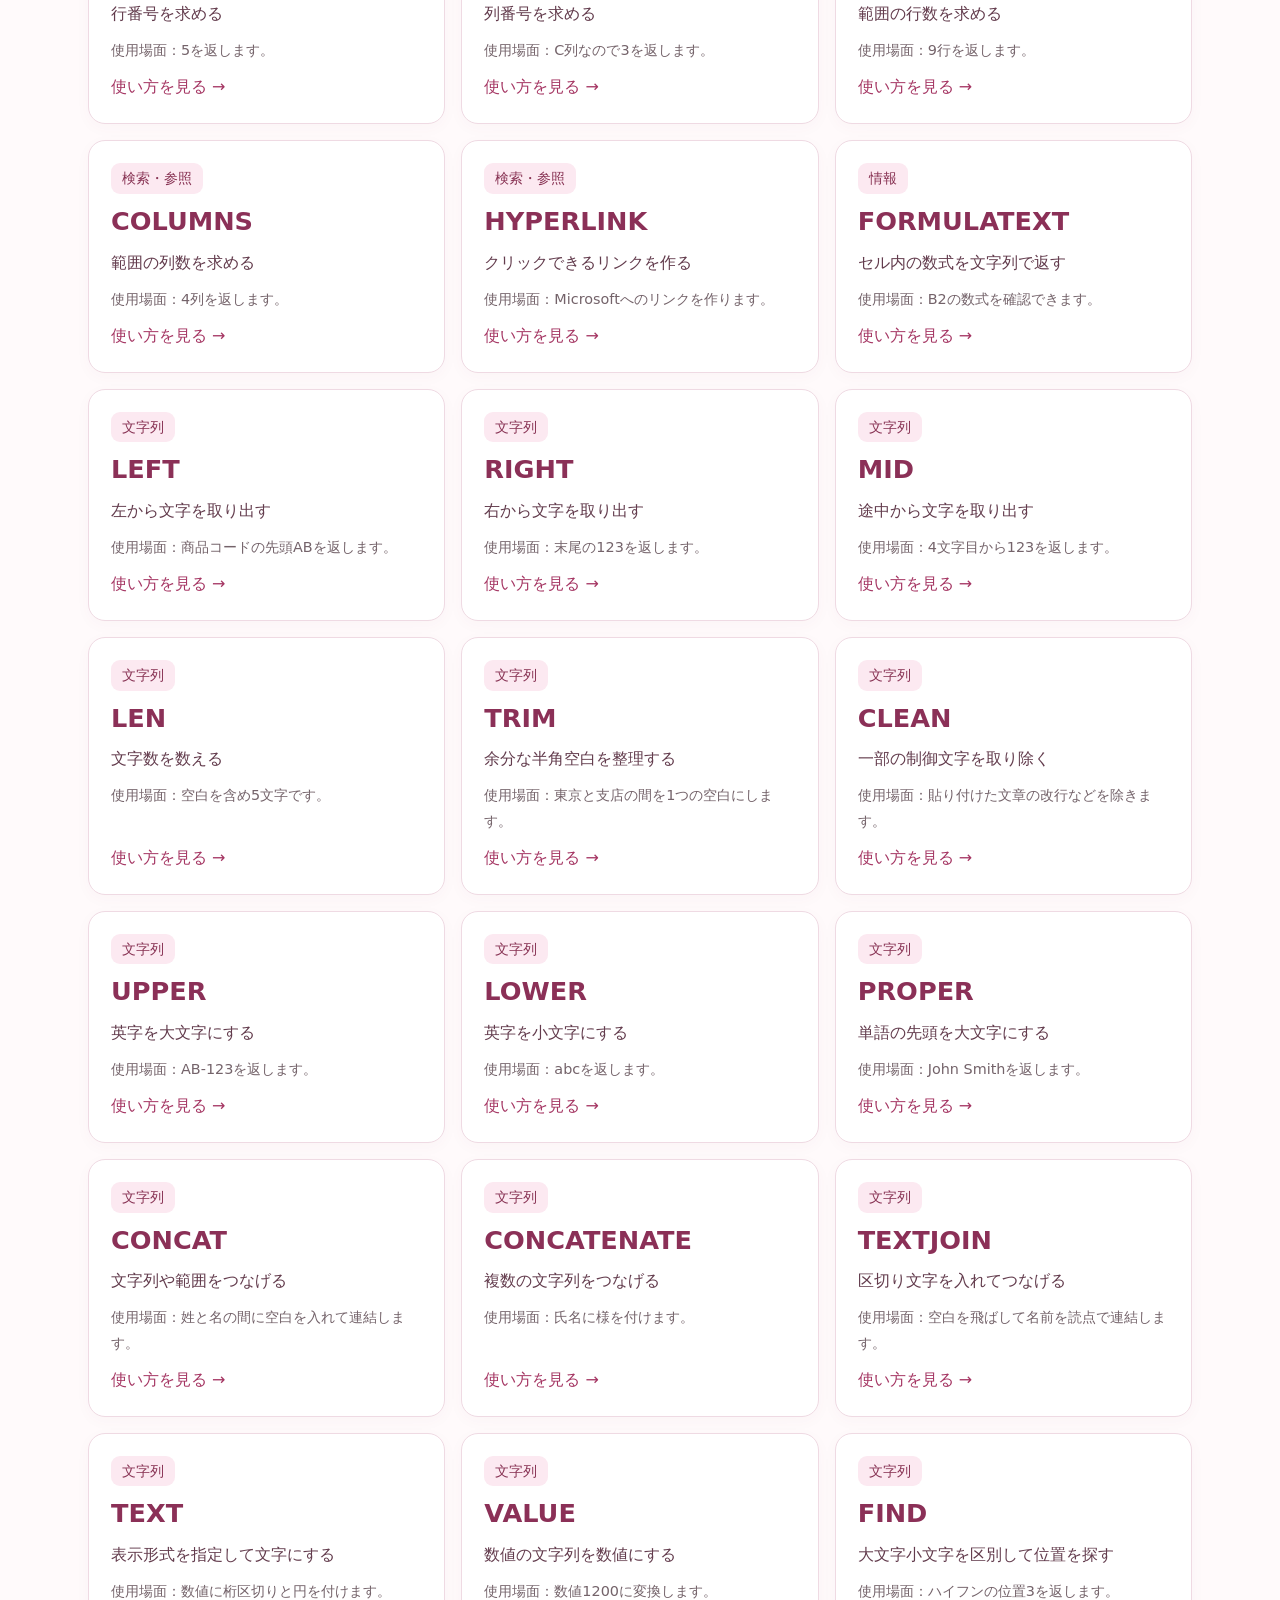
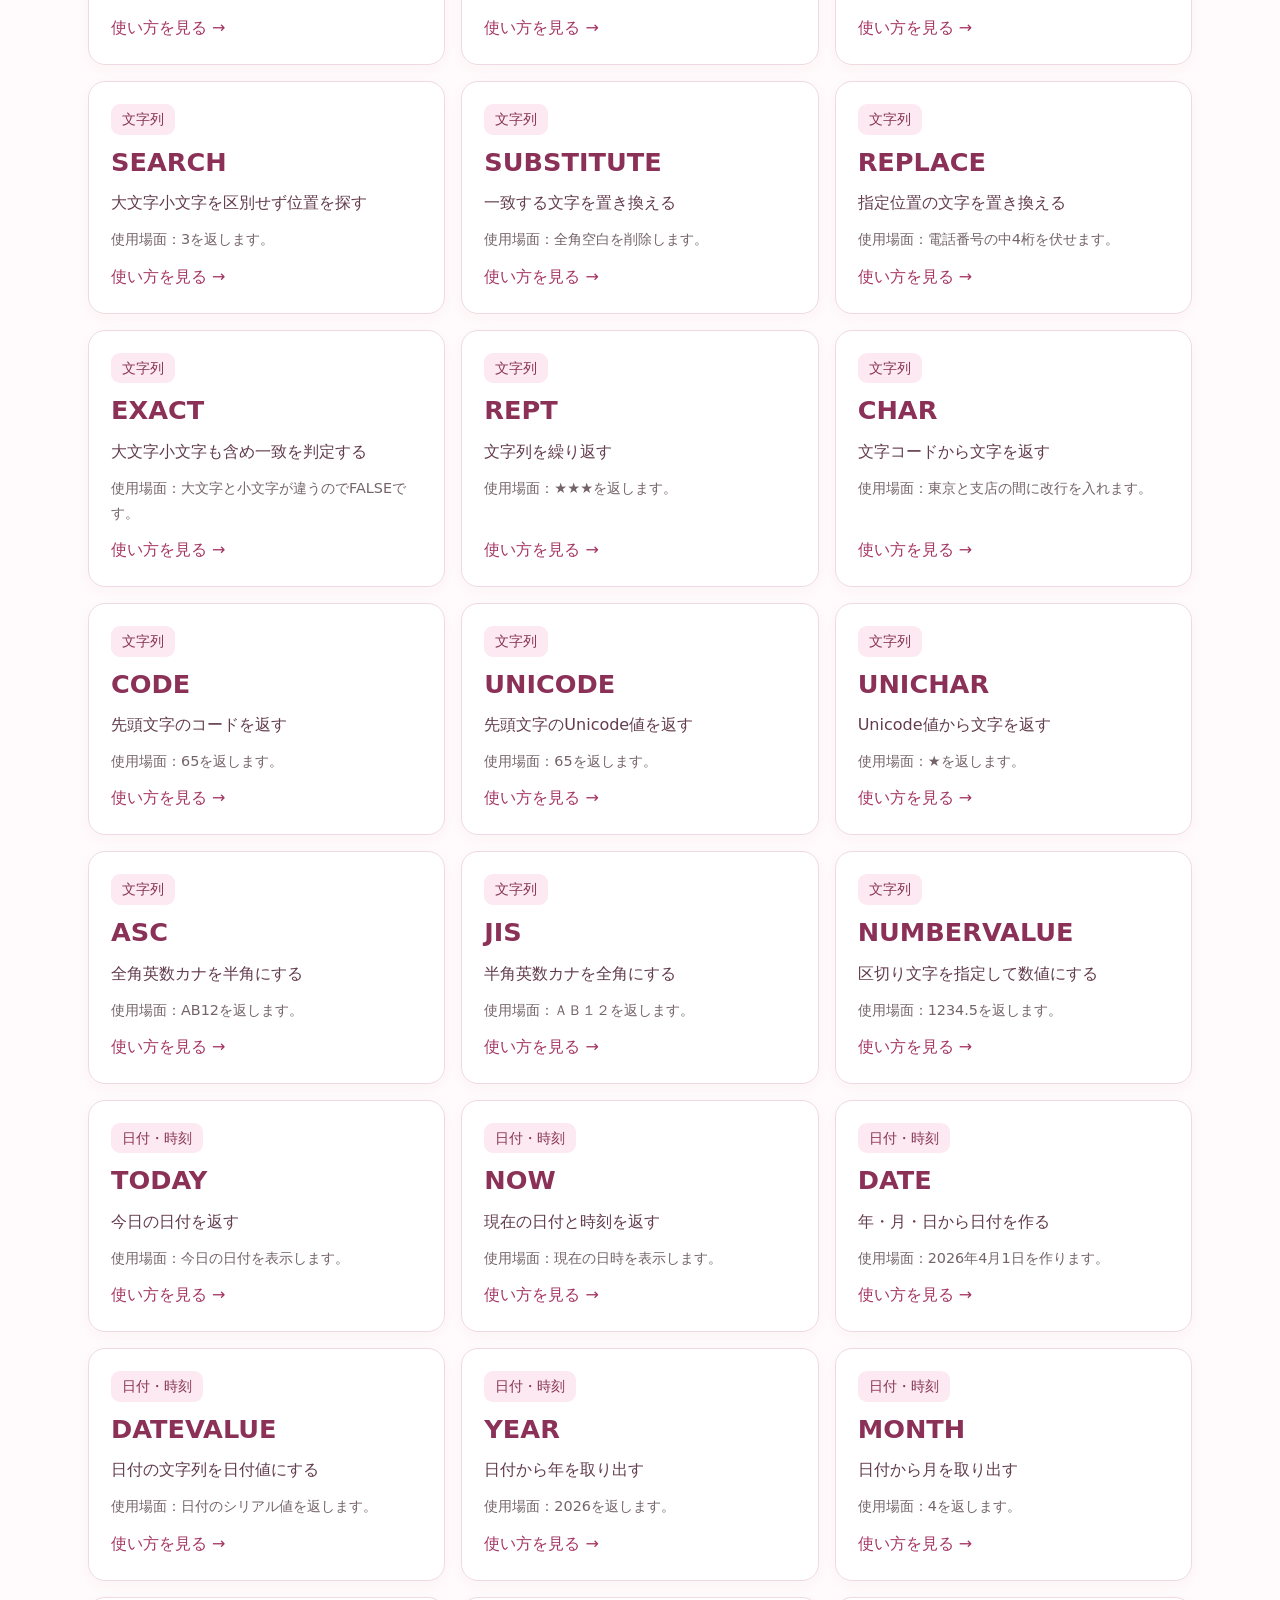
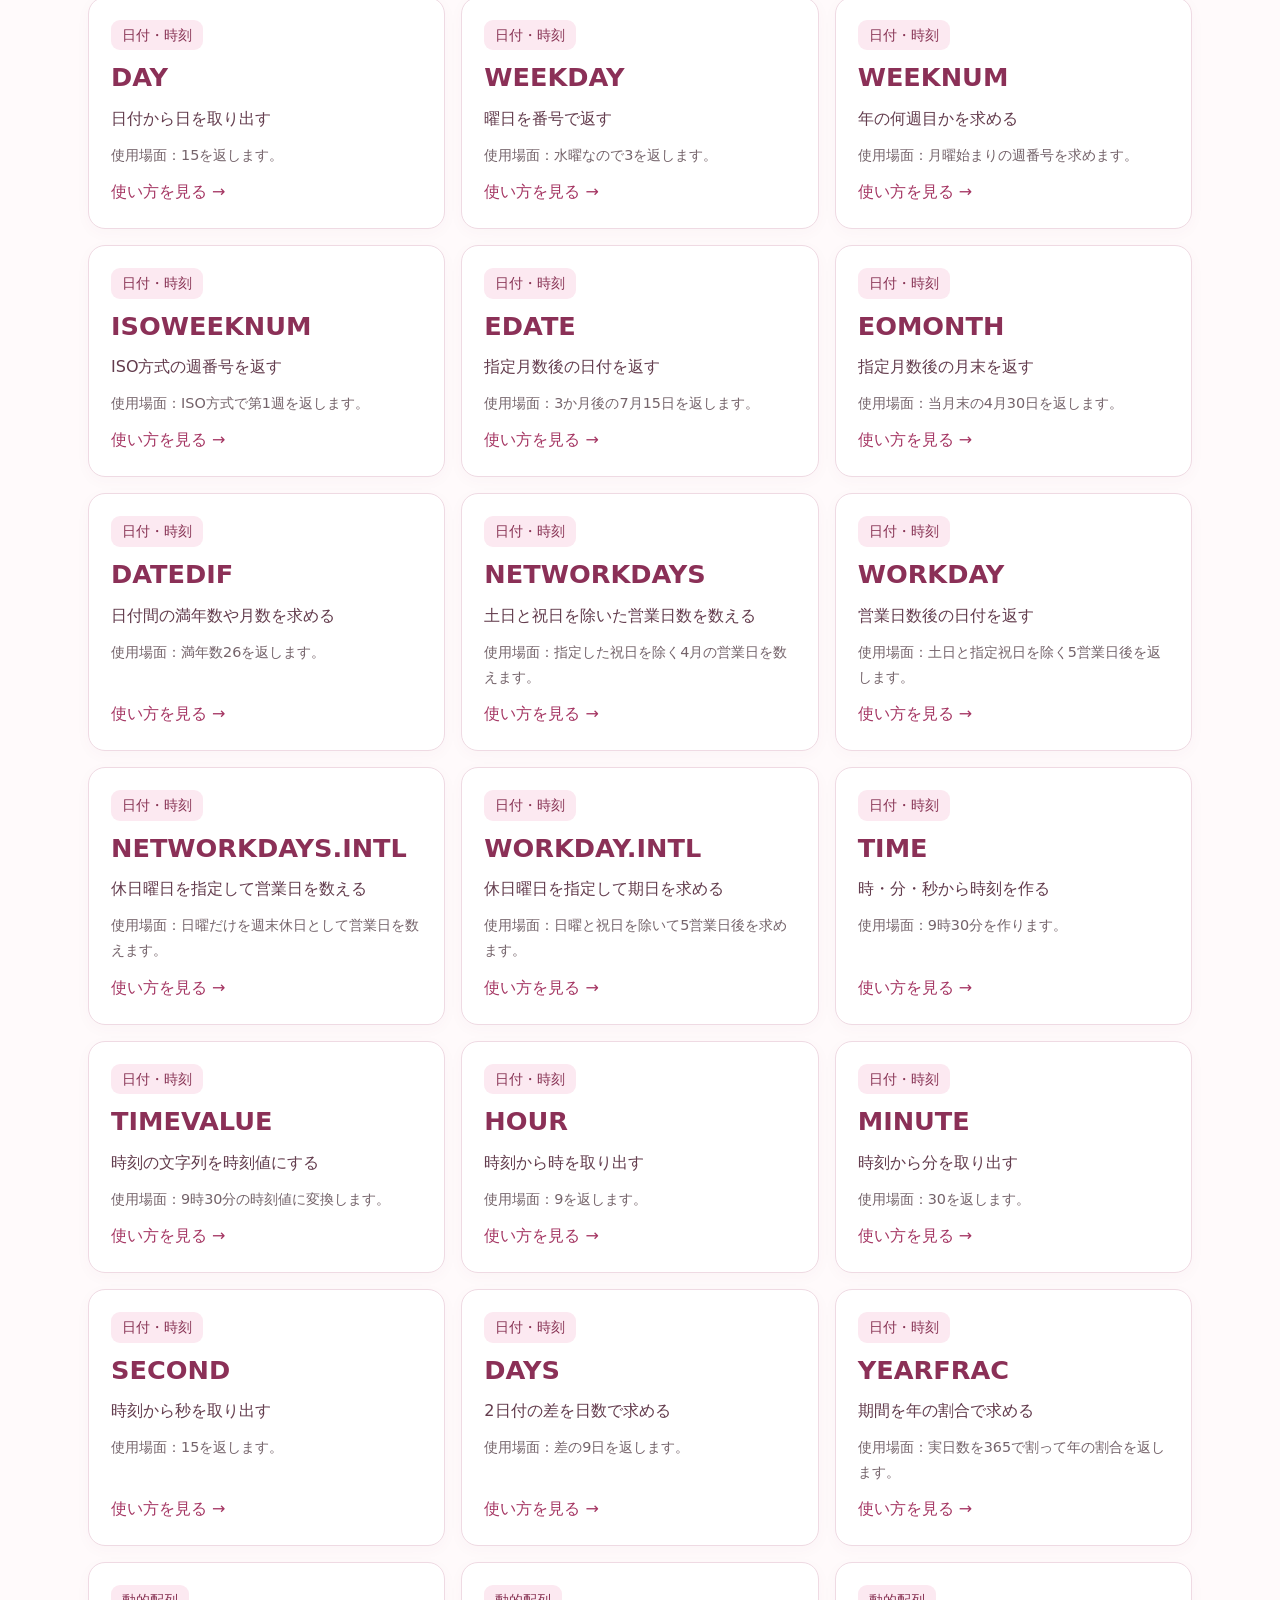
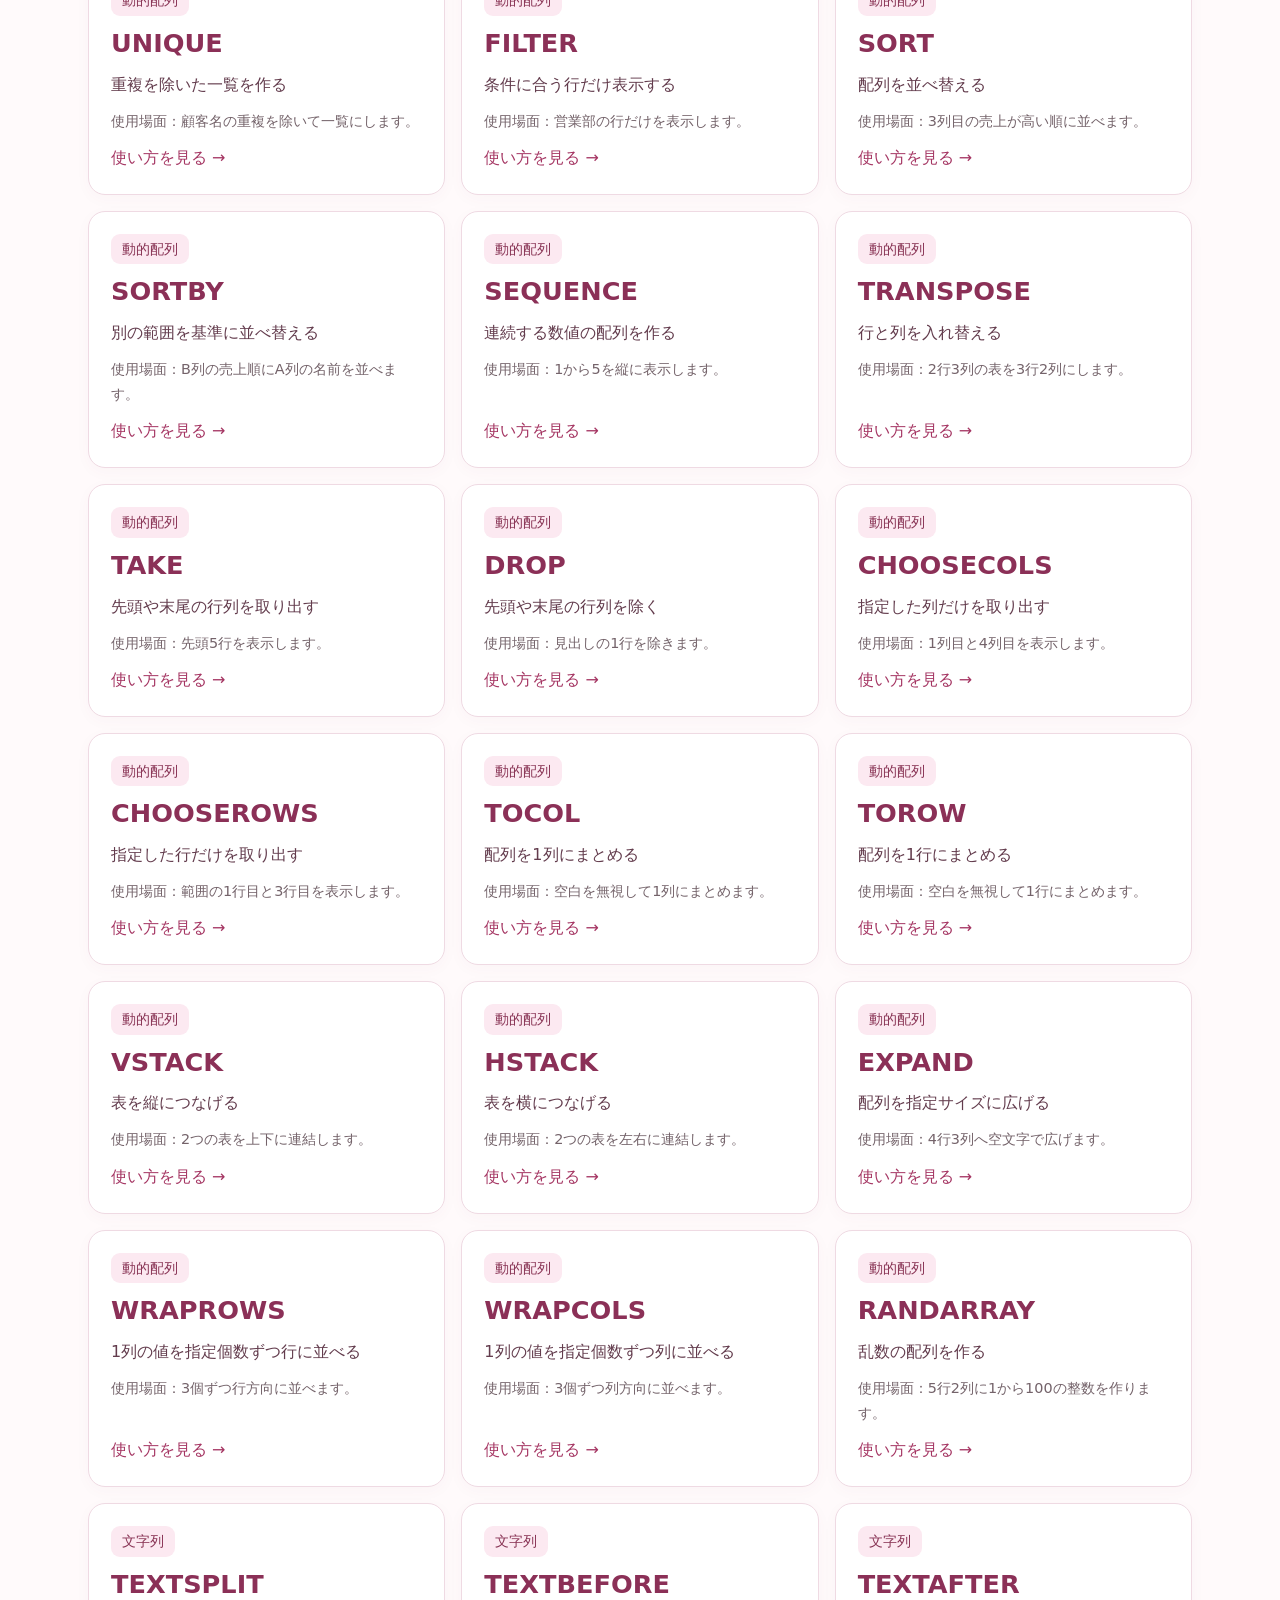
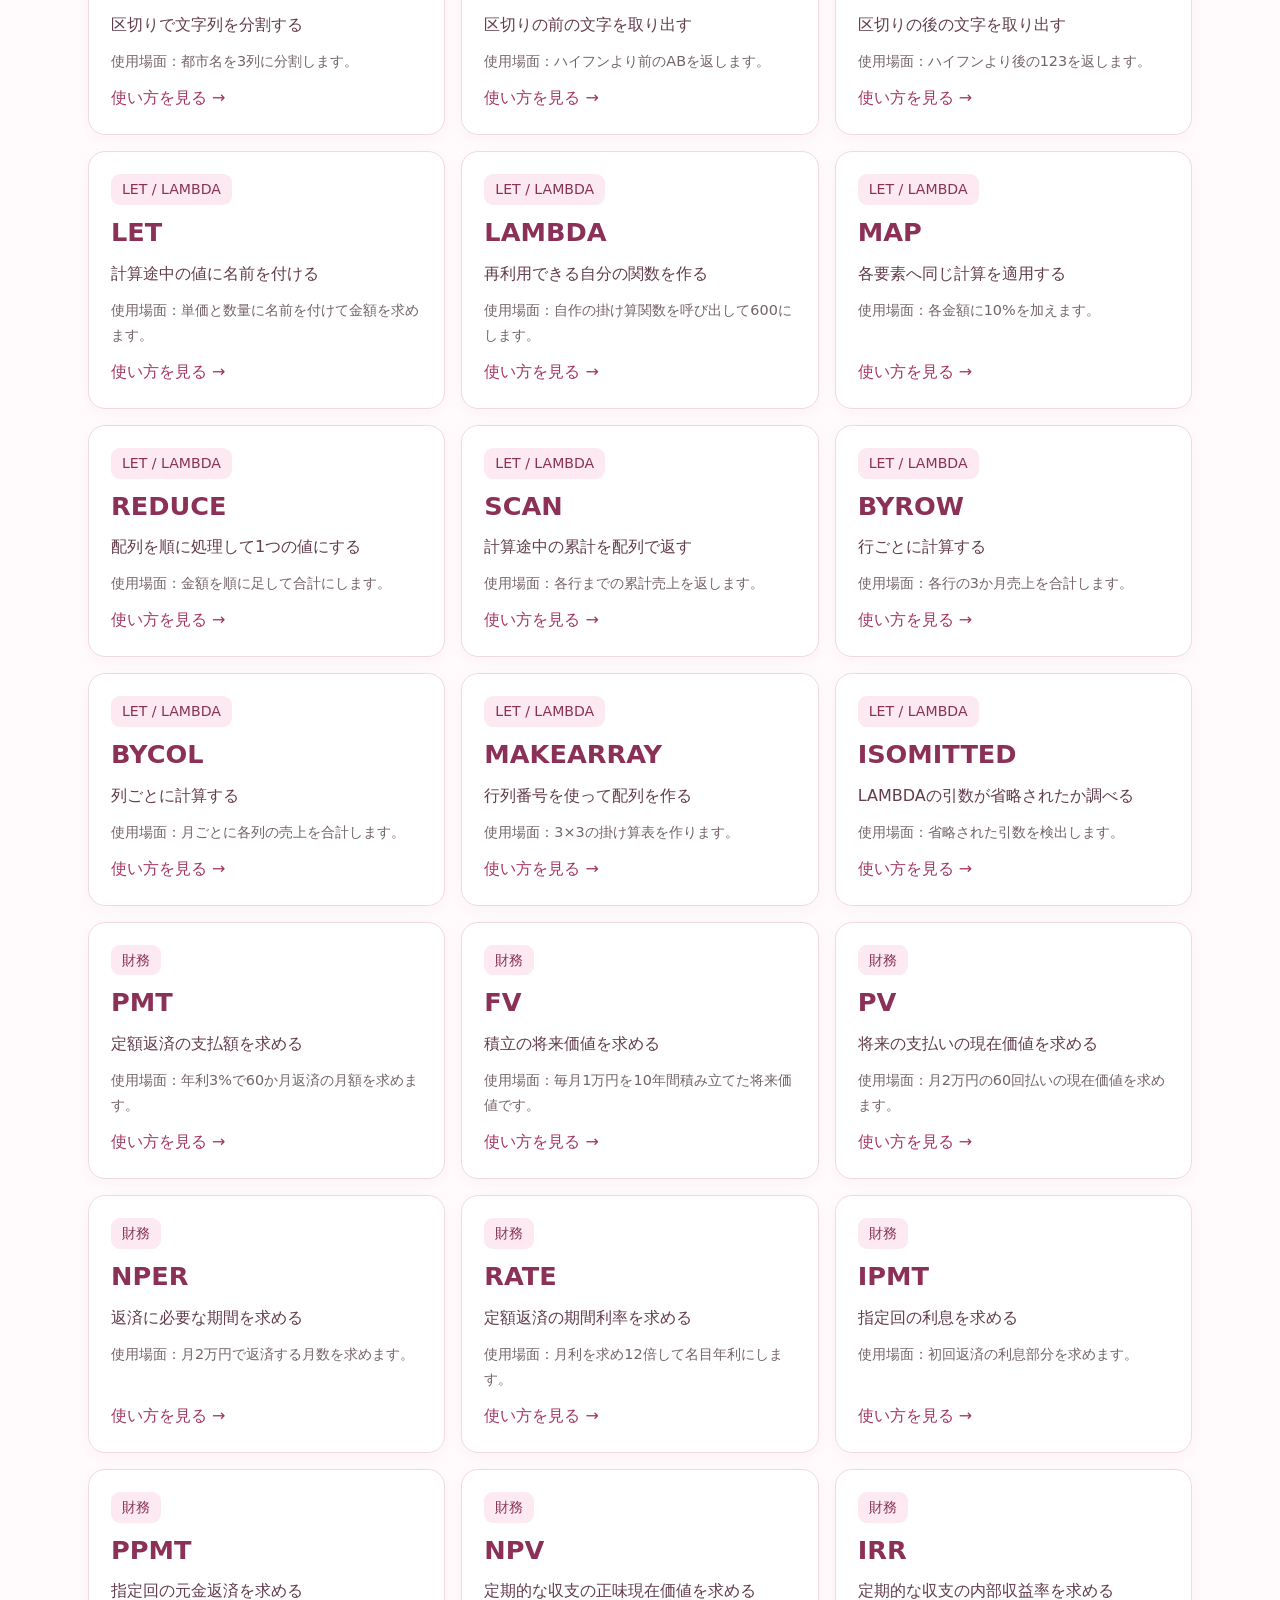
==== commit a81e50a3: "Replace task buttons with dropdown and remove CS study filter" ====
--- a/excel_function_search/index.html
+++ b/excel_function_search/index.html
@@ -4,8 +4,8 @@
 <body><main>
 <header><span class="eyebrow">毎日のExcelに、ひとつのヒント</span><h1>Excel関数検索ツール</h1><p>関数名が分からなくても大丈夫。<br>やりたいことから、使える関数を見つけましょう。</p><span id="inventory" class="badge"></span></header>
 <section class="search-panel" aria-label="検索と絞り込み"><label for="search">関数名・やりたいこと・キーワードで検索</label><div class="search-row"><input id="search" type="search" placeholder="例：合計、商品コード、文字を取り出す" autocomplete="off"><button id="reset" type="button">リセット</button></div><p class="hint">複数の言葉はスペースで区切れます。カテゴリと用途も組み合わせられます。</p>
-<details open><summary>やりたいことから探す</summary><div id="tasks" class="chips"></div></details>
-<label for="category">カテゴリで絞り込む</label><select id="category"><option value="">すべて表示</option></select><p id="selected-task" class="hint"></p></section>
+<div class="task-select"><label for="task">やりたいことから探す</label><select id="task"><option value="">すべて表示</option></select></div>
+<label for="category">カテゴリで絞り込む</label><select id="category"><option value="">すべて表示</option></select></section>
 <section aria-labelledby="result-title"><div class="result-heading"><h2 id="result-title">見つかった関数</h2><p id="count" role="status" aria-live="polite"></p></div><div id="results" class="grid"></div><div id="empty" hidden><h3>該当する関数が見つかりませんでした</h3><p>「合計」「文字」「日付」など短い言葉に変えるか、絞り込みをリセットしてください。</p></div></section>
 <footer><p>数式例はExcelに貼り付けて使えます。セル範囲とデータを自分の表に合わせて変更してください。</p><p>対応版は目安です。Microsoft 365の新しい関数は更新チャネルや環境により利用できない場合があります。</p><a href="https://support.microsoft.com/en-us/excel/excel-functions-alphabetical" target="_blank" rel="noopener">Microsoft公式の関数一覧</a><p><a href="../index.html">便利Webツール一覧</a></p></footer>
 </main><dialog id="detail" aria-labelledby="detail-name"><div class="dialog-bar"><span>関数の使い方</span><button id="close" type="button" aria-label="詳細を閉じる">閉じる ×</button></div><article id="detail-content"></article></dialog><noscript>検索を使うにはJavaScriptを有効にしてください。</noscript></body></html>
--- a/excel_function_search/style.css
+++ b/excel_function_search/style.css
@@ -1 +1,5 @@
-:root{font-family:"Yu Gothic",Meiryo,system-ui,sans-serif;color:#42363c;background:#fffafb;line-height:1.75;--pink:#a53663;--line:#efdae3}*{box-sizing:border-box}body{margin:0}main{max-width:1160px;margin:auto;padding:42px 28px}header{margin:12px 0 32px}h1{font-size:clamp(1.8rem,4vw,2.8rem);line-height:1.4;margin:12px 0}h2{font-size:1.35rem}h3{font-size:1.1rem}p{margin:8px 0 16px}.eyebrow{color:var(--pink);font-weight:700}.badge,.tag{display:inline-block;background:#fce9f1;color:#883354;border-radius:9px;padding:3px 11px;font-size:.88rem}.search-panel{background:white;border:1px solid var(--line);border-radius:22px;padding:26px;box-shadow:0 6px 24px #7a284809;margin-bottom:30px}label{display:block;font-weight:700;margin-bottom:9px}.search-row{display:flex;gap:10px}input,select,button{font:inherit}input,select{border:1px solid #caacb9;border-radius:10px;background:white;color:inherit;padding:13px;min-width:0}input{flex:1;font-size:1.1rem}select{width:100%;max-width:420px}button{cursor:pointer;border:1px solid var(--line);border-radius:10px;padding:9px 14px;background:#fff;color:#633c4d}button:hover{background:#fff0f5;border-color:#c887a1}button:focus-visible,a:focus-visible,input:focus-visible,select:focus-visible,summary:focus-visible{outline:3px solid #b44f78;outline-offset:3px}.hint{font-size:.9rem;color:#705c66;margin:10px 0}details{margin:22px 0}summary{cursor:pointer;font-weight:700}.chips{display:flex;flex-wrap:wrap;gap:8px;margin-top:14px}.chips button{font-size:.93rem}.chips button[aria-pressed=true]{background:var(--pink);color:white}.result-heading{display:flex;align-items:center;justify-content:space-between;gap:12px}.result-heading p{margin:0;color:var(--pink)}.grid{display:grid;grid-template-columns:repeat(3,minmax(0,1fr));gap:16px}.function-card{text-align:left;padding:22px;border-radius:17px;background:white;min-height:208px;display:flex;flex-direction:column;align-items:flex-start;gap:10px;overflow-wrap:anywhere;box-shadow:0 4px 15px #8f325008}.function-card strong{font-size:1.6rem;color:#8b3057;line-height:1.35}.function-card .use{font-size:.9rem;color:#74636a}.function-card .arrow{margin-top:auto;color:var(--pink)}#empty{padding:35px;background:#fff0f5;border-radius:16px}footer{margin-top:48px;font-size:.9rem;color:#76656c}a{color:#8b3057;text-underline-offset:4px}dialog{width:min(850px,calc(100% - 32px));max-height:90dvh;border:1px solid var(--line);border-radius:20px;padding:0;color:inherit;box-shadow:0 24px 80px #3b152540}dialog::backdrop{background:#2a19256b}body:has(dialog[open]){overflow:hidden}.dialog-bar{position:sticky;top:0;background:#fff5f8;padding:12px 22px;display:flex;justify-content:space-between;align-items:center;border-bottom:1px solid var(--line);z-index:1}article{padding:26px}article h2{font-size:2.2rem;color:var(--pink);overflow-wrap:anywhere;margin:8px 0}article h3{margin-top:24px}article ul{padding-left:24px}.formula-box{background:#faf4f7;border:1px solid var(--line);border-radius:12px;padding:14px;margin:12px 0}code{font-family:Consolas,monospace;display:block;white-space:pre-wrap;overflow-wrap:anywhere;font-size:1rem;color:#54233a;line-height:1.6}.formula-box button{margin-top:12px}.warning{background:#fff5e8;padding:15px;border-radius:12px}table{border-collapse:collapse;width:100%;table-layout:fixed}th,td{border-bottom:1px solid var(--line);padding:10px;text-align:left;vertical-align:top;overflow-wrap:anywhere}th:first-child,td:first-child{width:32%}.related-link{padding:5px 8px;overflow-wrap:anywhere}#copy-status{min-height:1.8em;color:#873452}#selected-task:empty{display:none}@media(max-width:850px){.grid{grid-template-columns:repeat(2,minmax(0,1fr))}}@media(max-width:540px){main{padding:24px 16px}.search-panel{padding:18px}.search-row{flex-wrap:wrap}input{flex-basis:100%;width:100%}.search-row button{width:100%}.grid{grid-template-columns:1fr}.chips button{text-align:left;flex-grow:1}.function-card{min-height:180px}article{padding:18px}.dialog-bar{padding:10px 16px}dialog{width:calc(100% - 20px)}.result-heading{align-items:baseline}h2{font-size:1.15rem}}
+:root{font-family:"Yu Gothic",Meiryo,system-ui,sans-serif;color:#42363c;background:#fffafb;line-height:1.75;--pink:#a53663;--line:#efdae3}*{box-sizing:border-box}body{margin:0}main{max-width:1160px;margin:auto;padding:42px 28px}header{margin:12px 0 32px}h1{font-size:clamp(1.8rem,4vw,2.8rem);line-height:1.4;margin:12px 0}h2{font-size:1.35rem}h3{font-size:1.1rem}p{margin:8px 0 16px}.eyebrow{color:var(--pink);font-weight:700}.badge,.tag{display:inline-block;background:#fce9f1;color:#883354;border-radius:9px;padding:3px 11px;font-size:.88rem}.search-panel{background:white;border:1px solid var(--line);border-radius:22px;padding:26px;box-shadow:0 6px 24px #7a284809;margin-bottom:30px}label{display:block;font-weight:700;margin-bottom:9px}.search-row{display:flex;gap:10px}input,select,button{font:inherit}input,select{border:1px solid #caacb9;border-radius:10px;background:white;color:inherit;padding:13px;min-width:0}input{flex:1;font-size:1.1rem}select{width:100%;max-width:420px}button{cursor:pointer;border:1px solid var(--line);border-radius:10px;padding:9px 14px;background:#fff;color:#633c4d}button:hover{background:#fff0f5;border-color:#c887a1}button:focus-visible,a:focus-visible,input:focus-visible,select:focus-visible,summary:focus-visible{outline:3px solid #b44f78;outline-offset:3px}.hint{font-size:.9rem;color:#705c66;margin:10px 0}details{margin:22px 0}summary{cursor:pointer;font-weight:700}.result-heading{display:flex;align-items:center;justify-content:space-between;gap:12px}.result-heading p{margin:0;color:var(--pink)}.grid{display:grid;grid-template-columns:repeat(3,minmax(0,1fr));gap:16px}.function-card{text-align:left;padding:22px;border-radius:17px;background:white;min-height:208px;display:flex;flex-direction:column;align-items:flex-start;gap:10px;overflow-wrap:anywhere;box-shadow:0 4px 15px #8f325008}.function-card strong{font-size:1.6rem;color:#8b3057;line-height:1.35}.function-card .use{font-size:.9rem;color:#74636a}.function-card .arrow{margin-top:auto;color:var(--pink)}#empty{padding:35px;background:#fff0f5;border-radius:16px}footer{margin-top:48px;font-size:.9rem;color:#76656c}a{color:#8b3057;text-underline-offset:4px}dialog{width:min(850px,calc(100% - 32px));max-height:90dvh;border:1px solid var(--line);border-radius:20px;padding:0;color:inherit;box-shadow:0 24px 80px #3b152540}dialog::backdrop{background:#2a19256b}body:has(dialog[open]){overflow:hidden}.dialog-bar{position:sticky;top:0;background:#fff5f8;padding:12px 22px;display:flex;justify-content:space-between;align-items:center;border-bottom:1px solid var(--line);z-index:1}article{padding:26px}article h2{font-size:2.2rem;color:var(--pink);overflow-wrap:anywhere;margin:8px 0}article h3{margin-top:24px}article ul{padding-left:24px}.formula-box{background:#faf4f7;border:1px solid var(--line);border-radius:12px;padding:14px;margin:12px 0}code{font-family:Consolas,monospace;display:block;white-space:pre-wrap;overflow-wrap:anywhere;font-size:1rem;color:#54233a;line-height:1.6}.formula-box button{margin-top:12px}.warning{background:#fff5e8;padding:15px;border-radius:12px}table{border-collapse:collapse;width:100%;table-layout:fixed}th,td{border-bottom:1px solid var(--line);padding:10px;text-align:left;vertical-align:top;overflow-wrap:anywhere}th:first-child,td:first-child{width:32%}.related-link{padding:5px 8px;overflow-wrap:anywhere}#copy-status{min-height:1.8em;color:#873452}#selected-task:empty{display:none}@media(max-width:850px){.grid{grid-template-columns:repeat(2,minmax(0,1fr))}}@media(max-width:540px){main{padding:24px 16px}.search-panel{padding:18px}.search-row{flex-wrap:wrap}input{flex-basis:100%;width:100%}.search-row button{width:100%}.grid{grid-template-columns:1fr}.function-card{min-height:180px}article{padding:18px}.dialog-bar{padding:10px 16px}dialog{width:calc(100% - 20px)}.result-heading{align-items:baseline}h2{font-size:1.15rem}}
+
+.formula-box h4{font-size:1rem;margin:16px 0 10px}.formula-box h4:first-child{margin-top:0}.example-inputs th:first-child,.example-inputs td:first-child{width:18%}.example-inputs th:nth-child(2){width:32%}.example-result{display:block;background:white;border-left:4px solid var(--pink);padding:12px 14px;border-radius:6px;font-family:inherit;font-weight:700;white-space:pre-wrap;overflow-wrap:anywhere}
+
+.task-select{margin:22px 0}
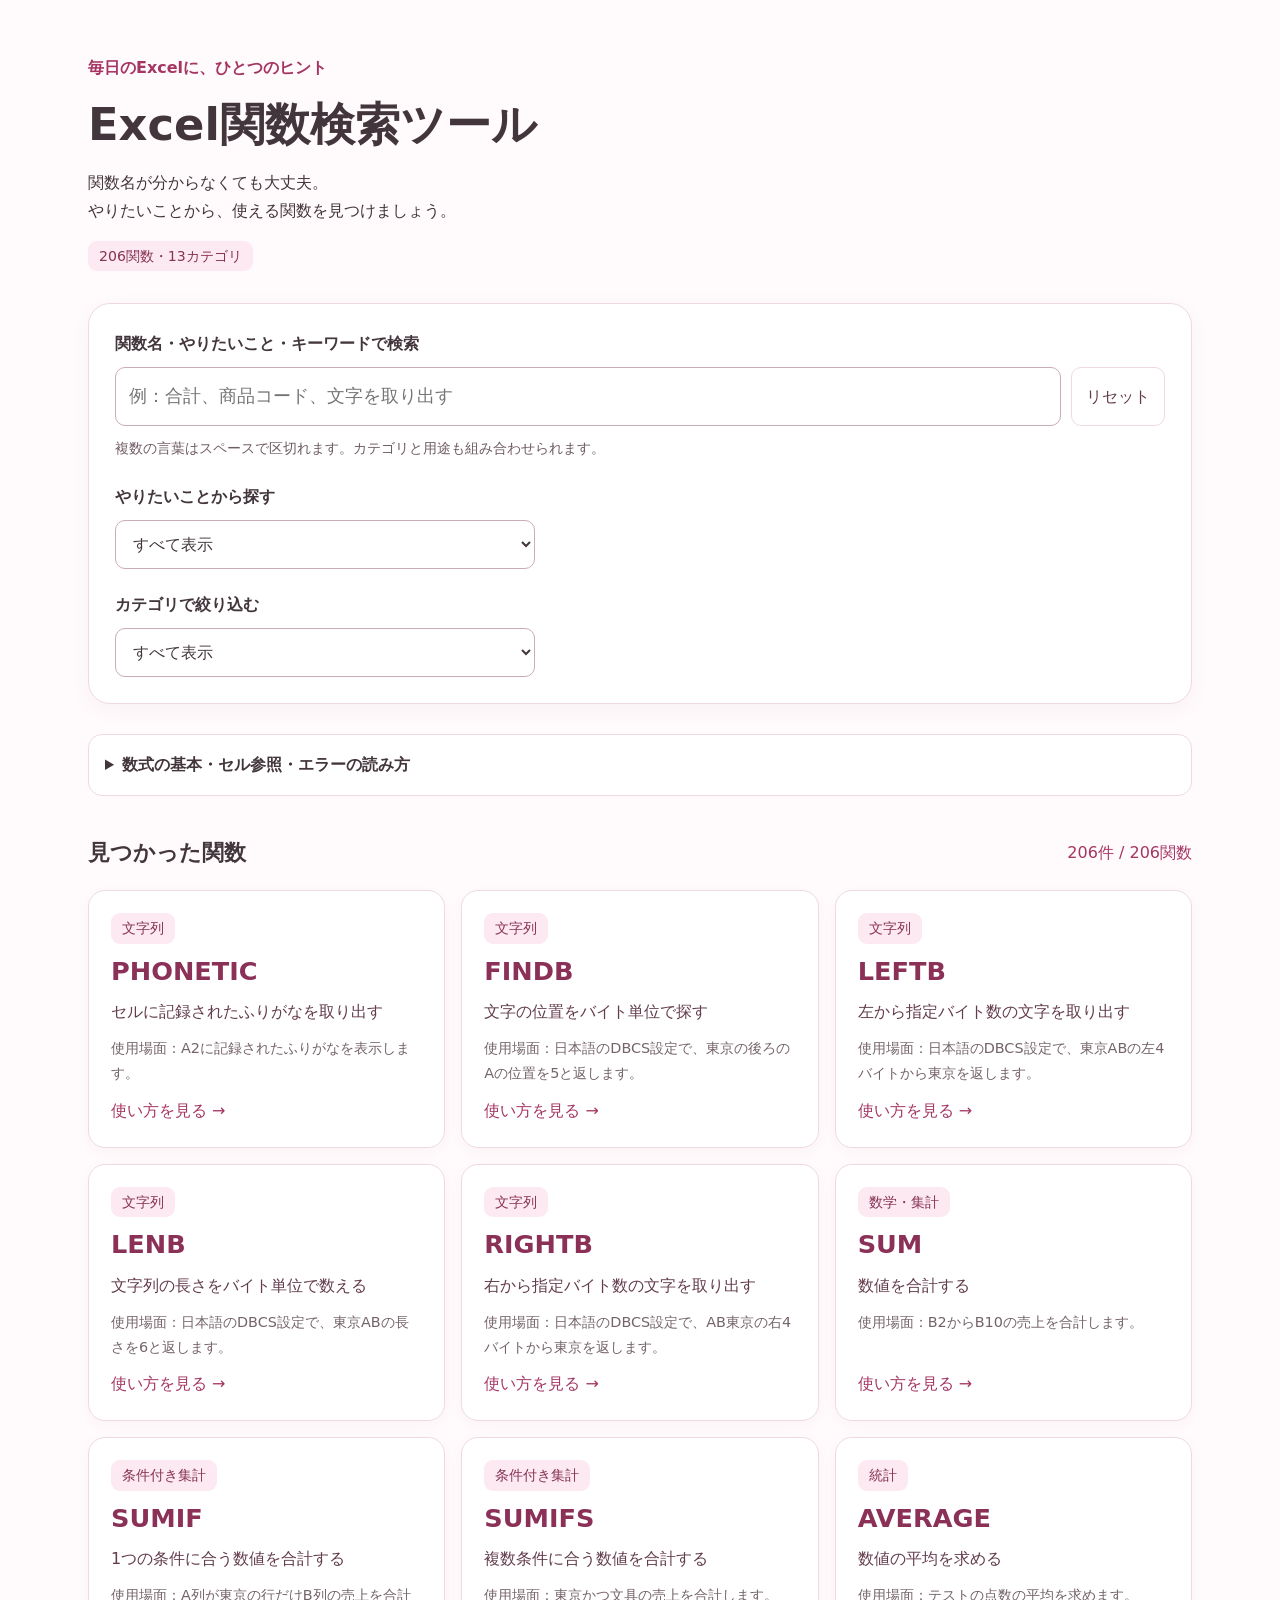
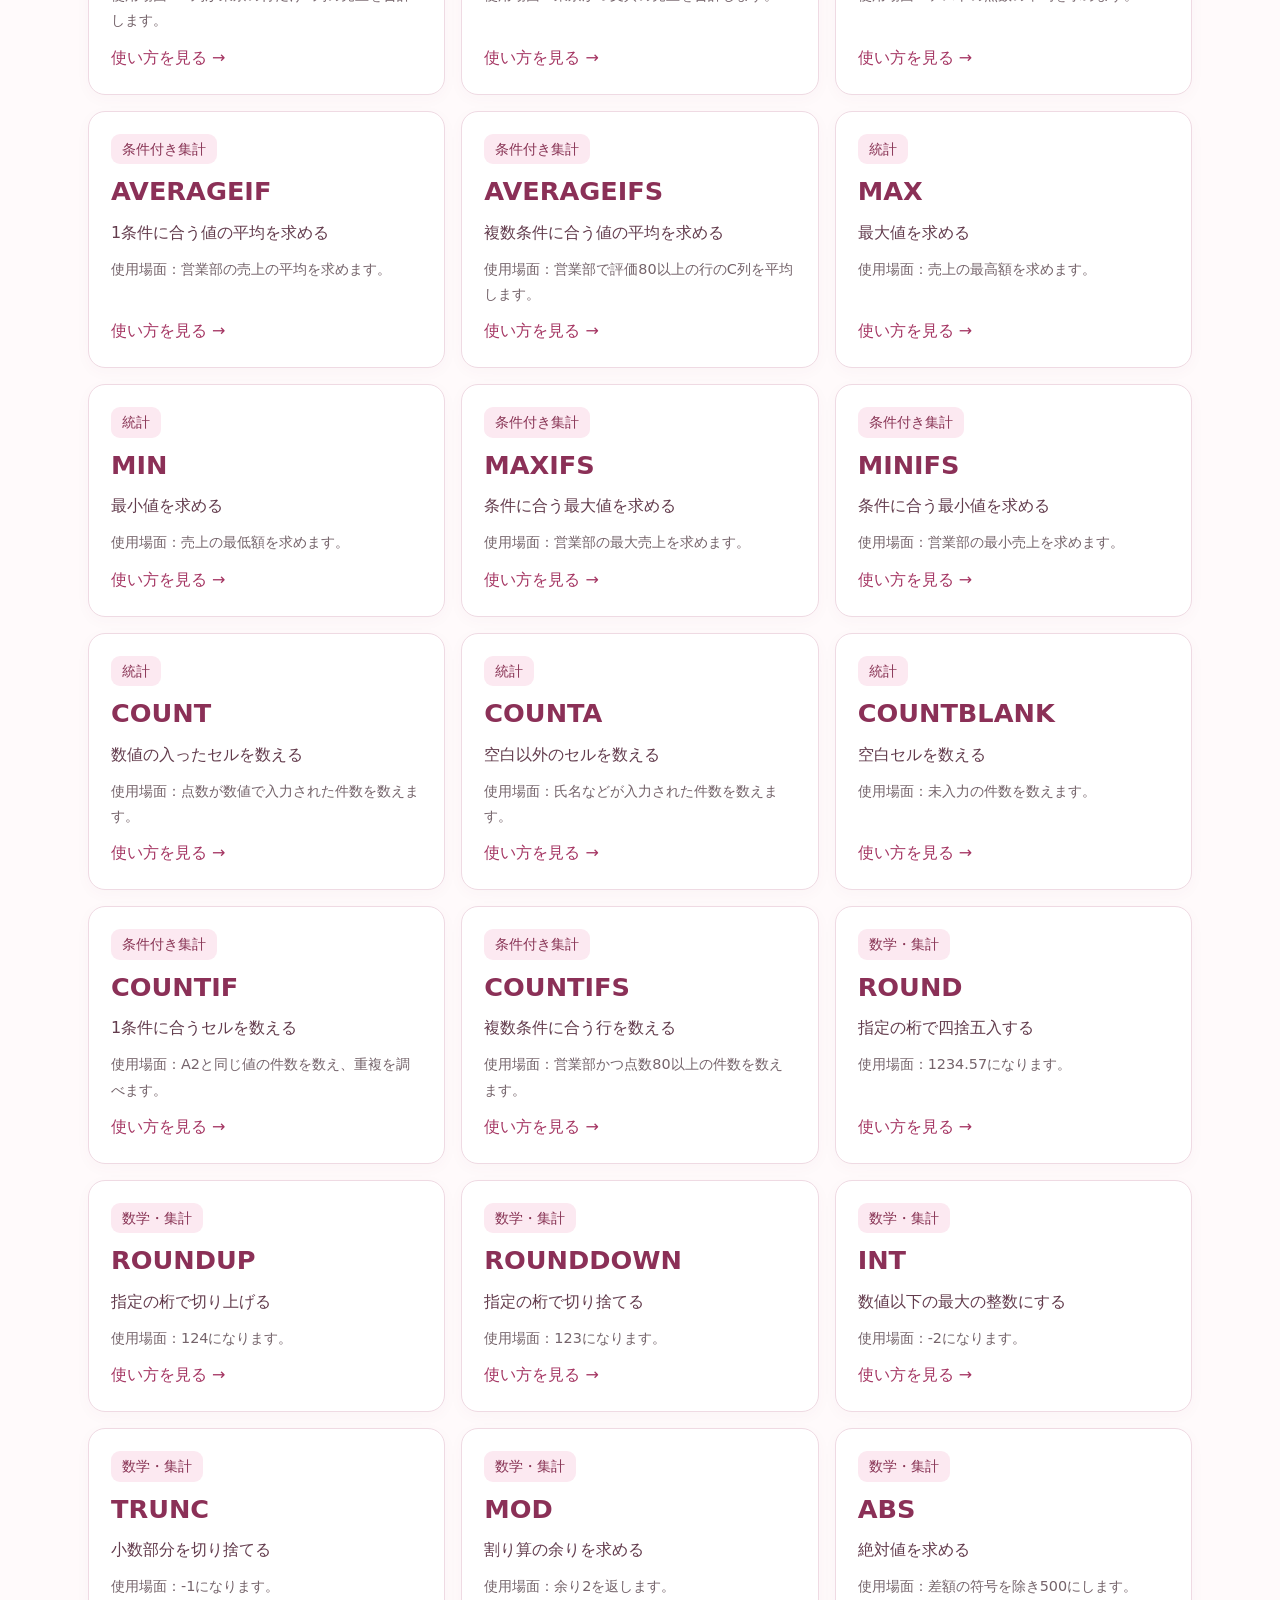
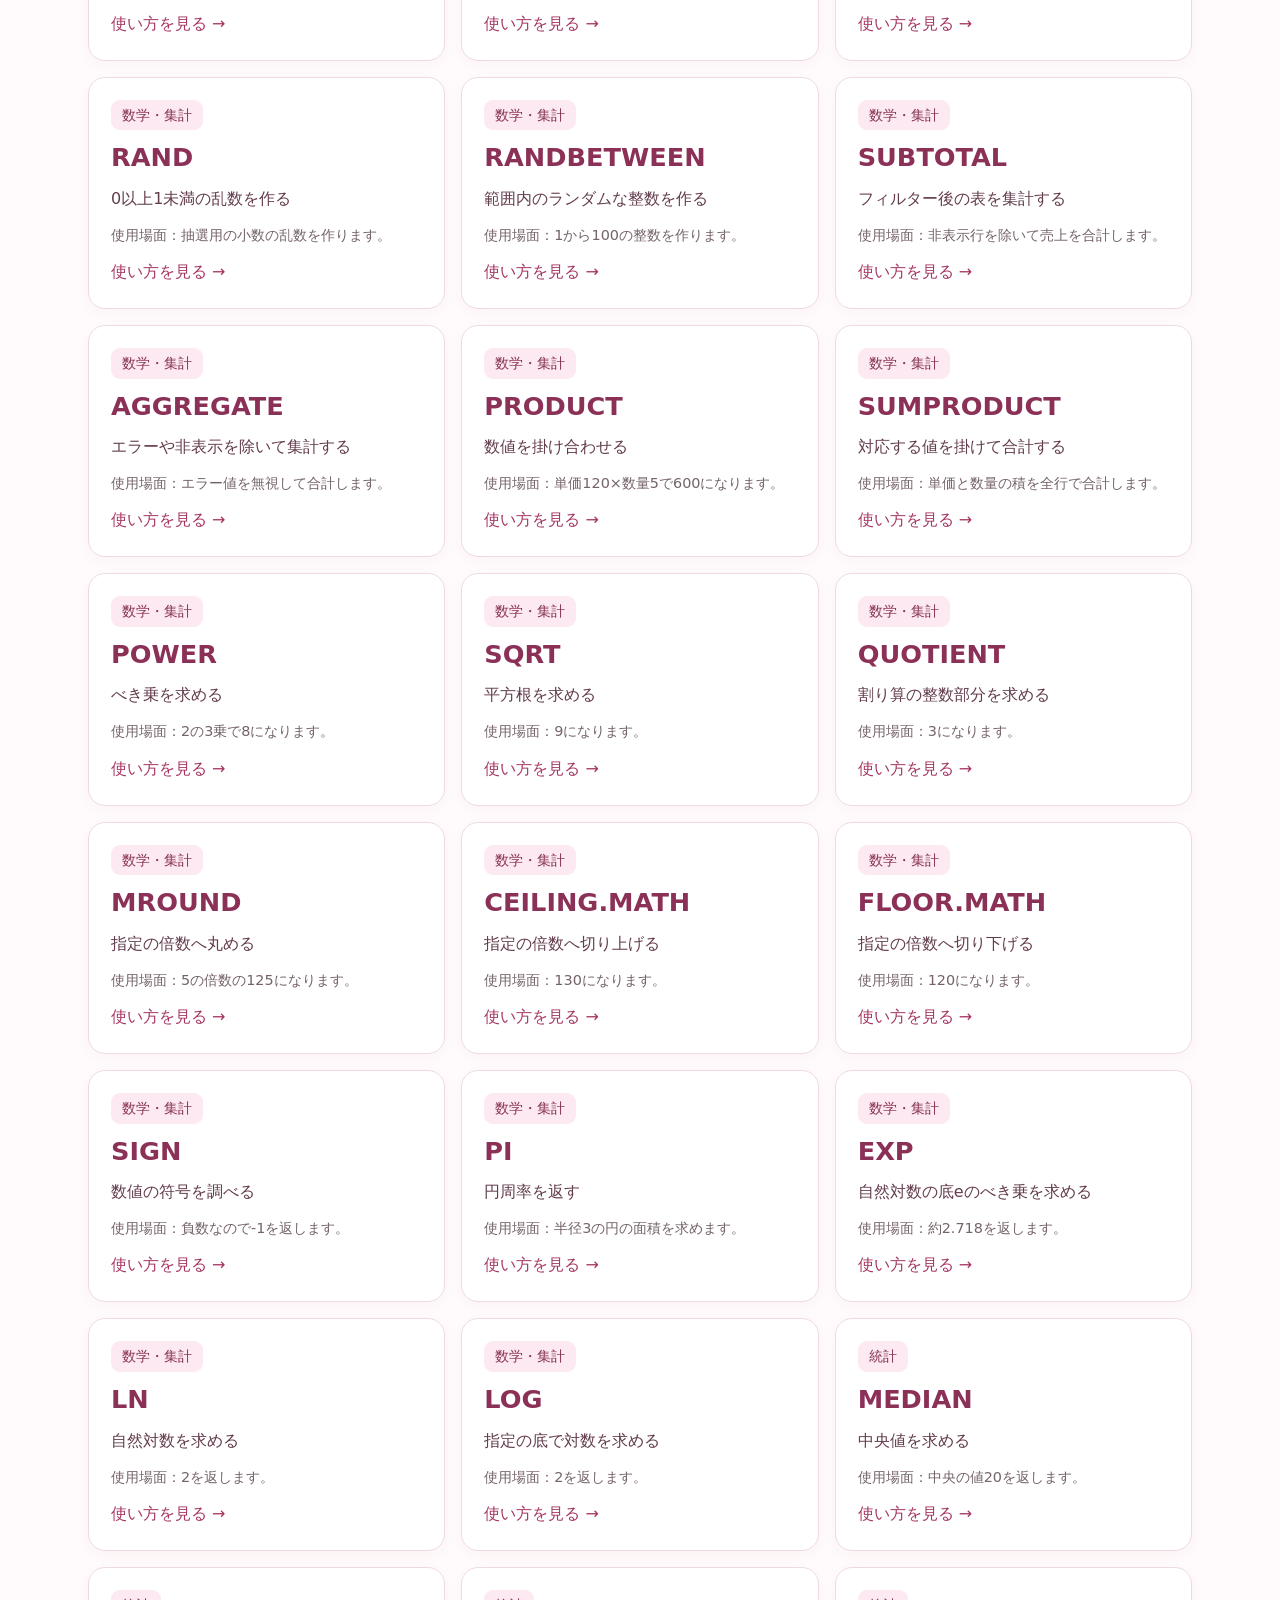
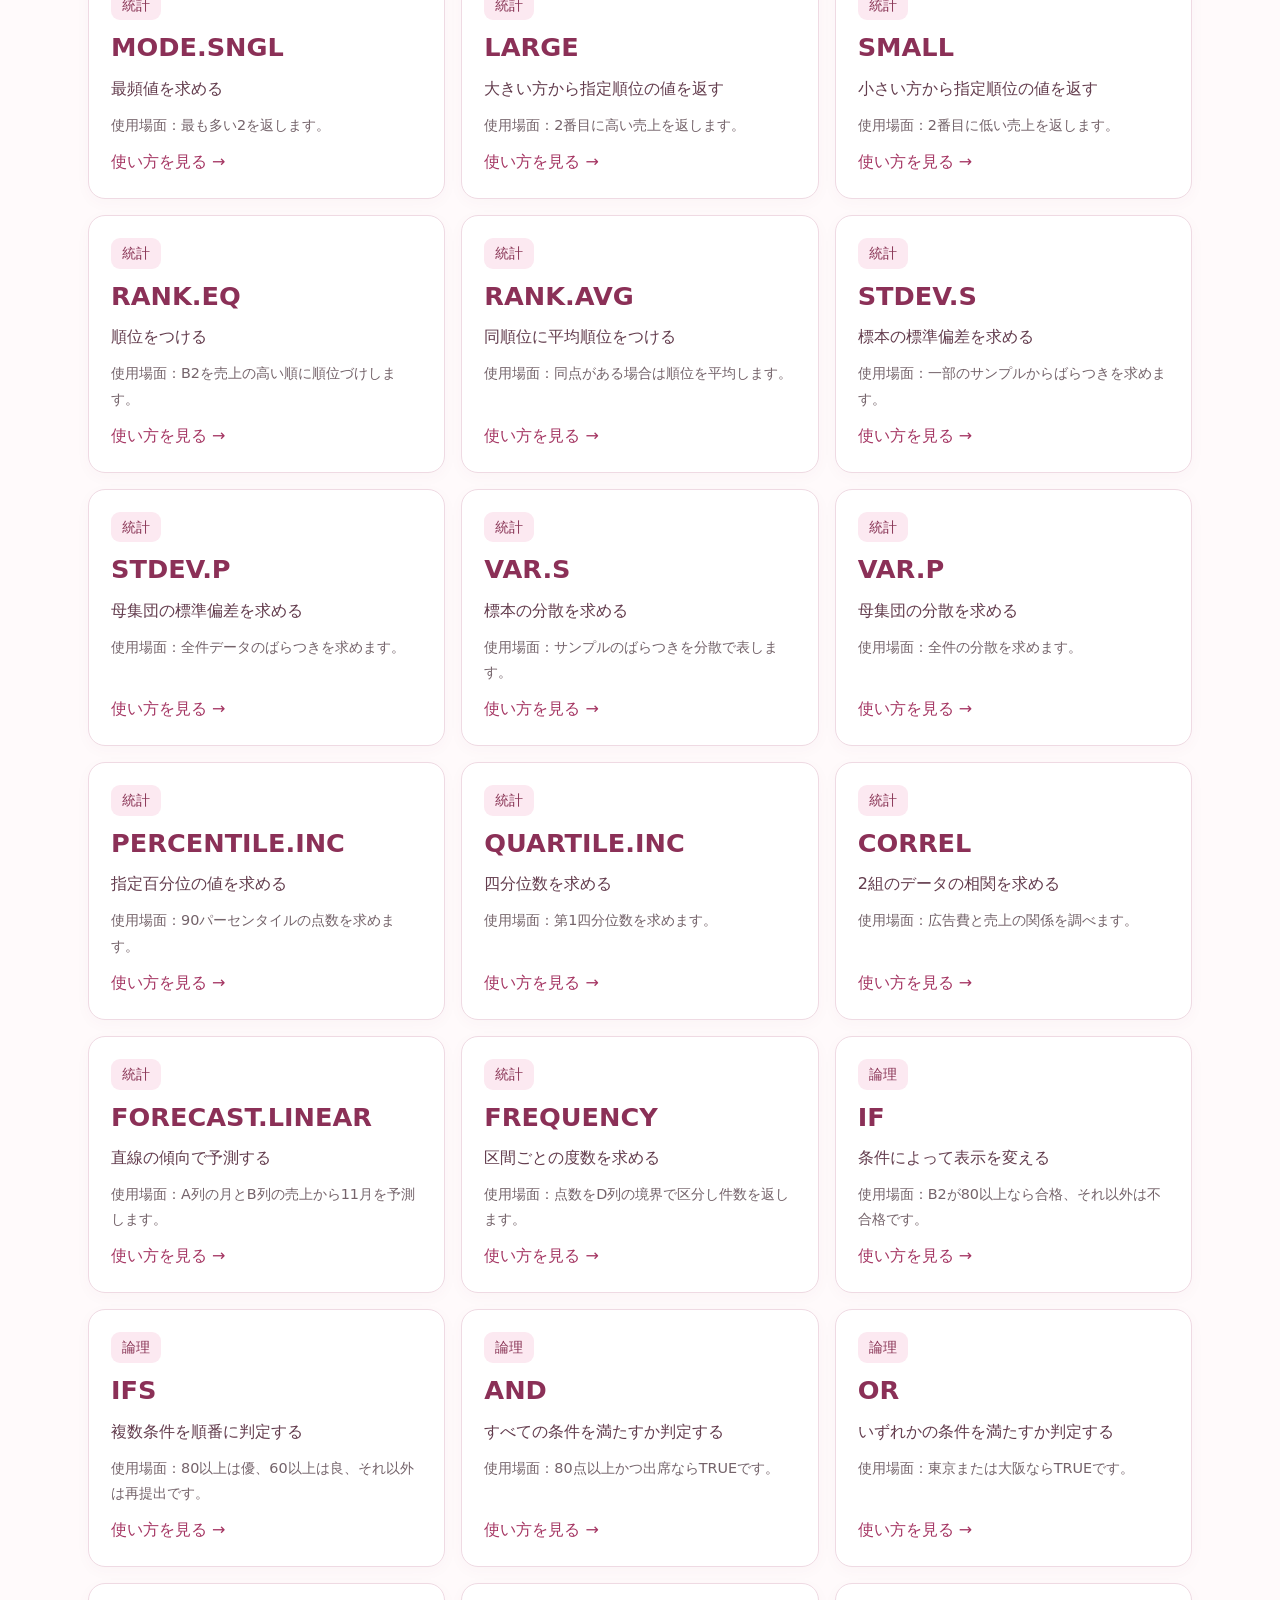
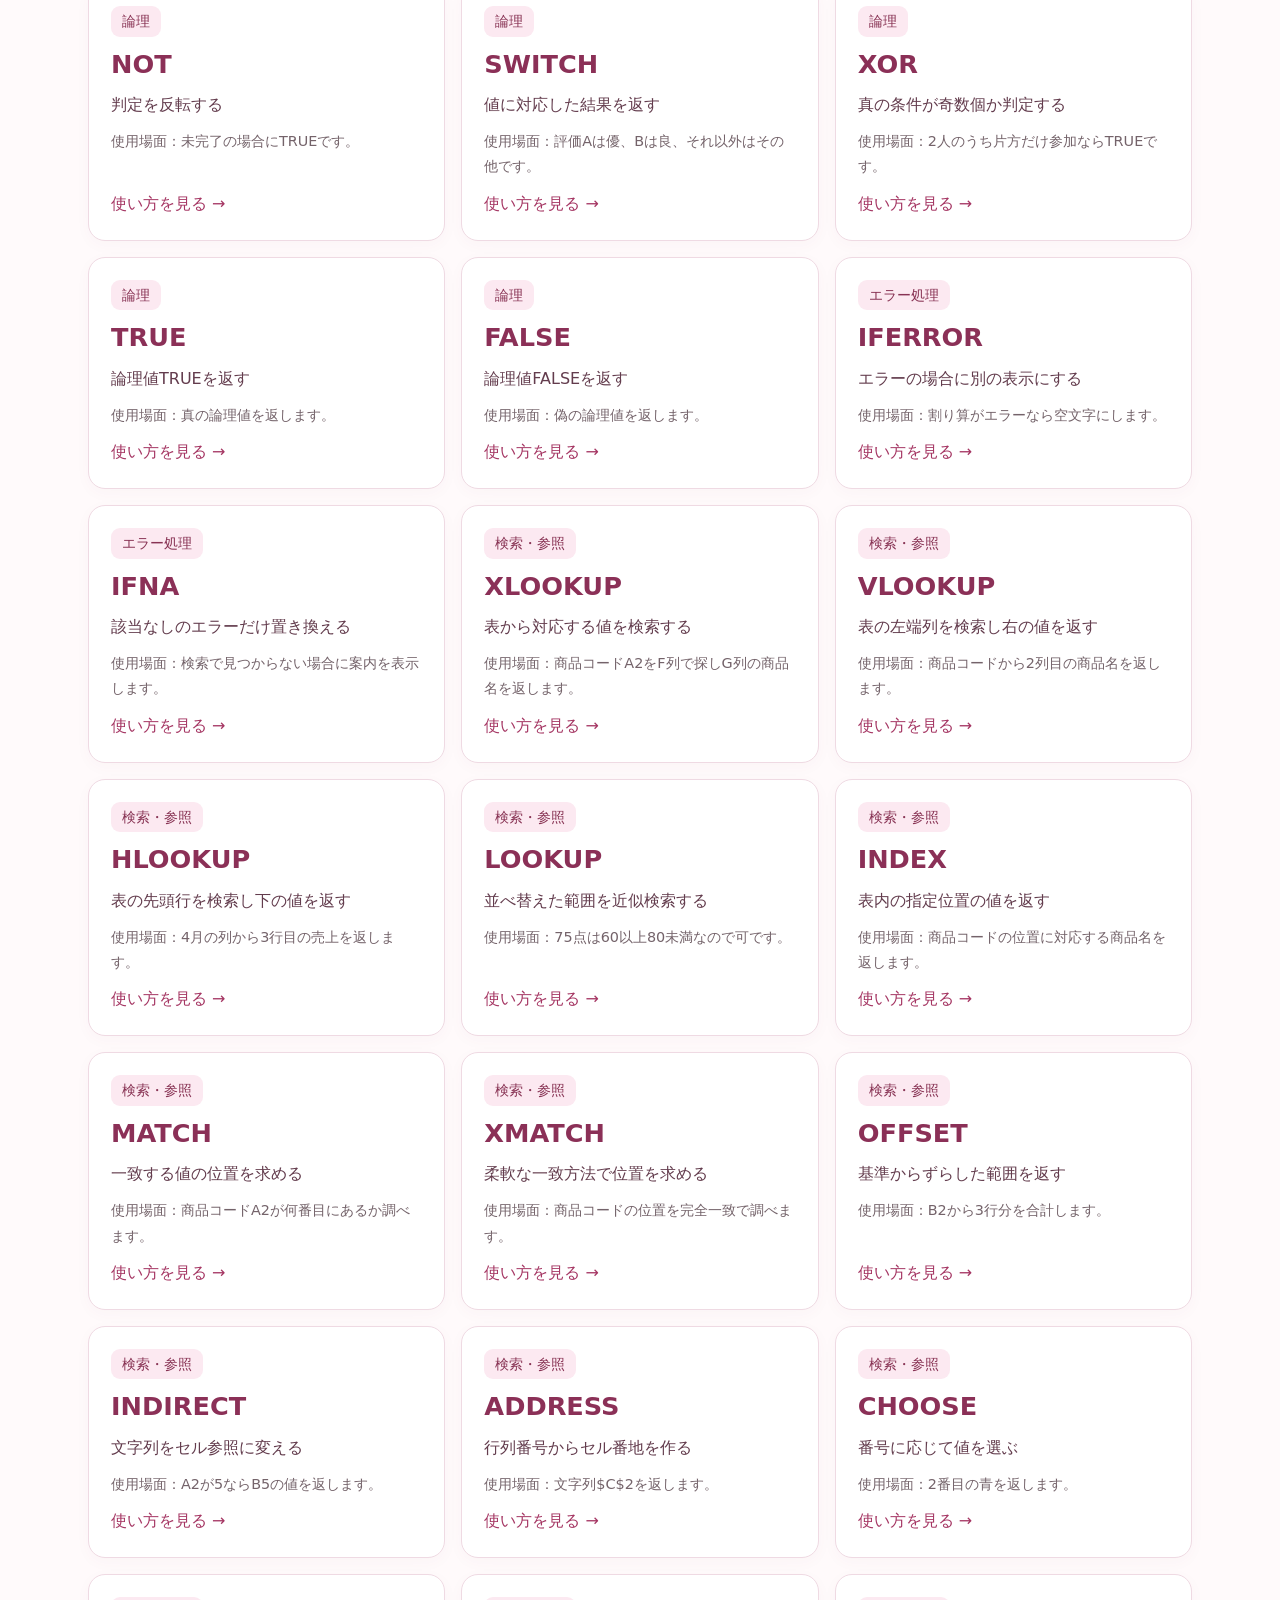
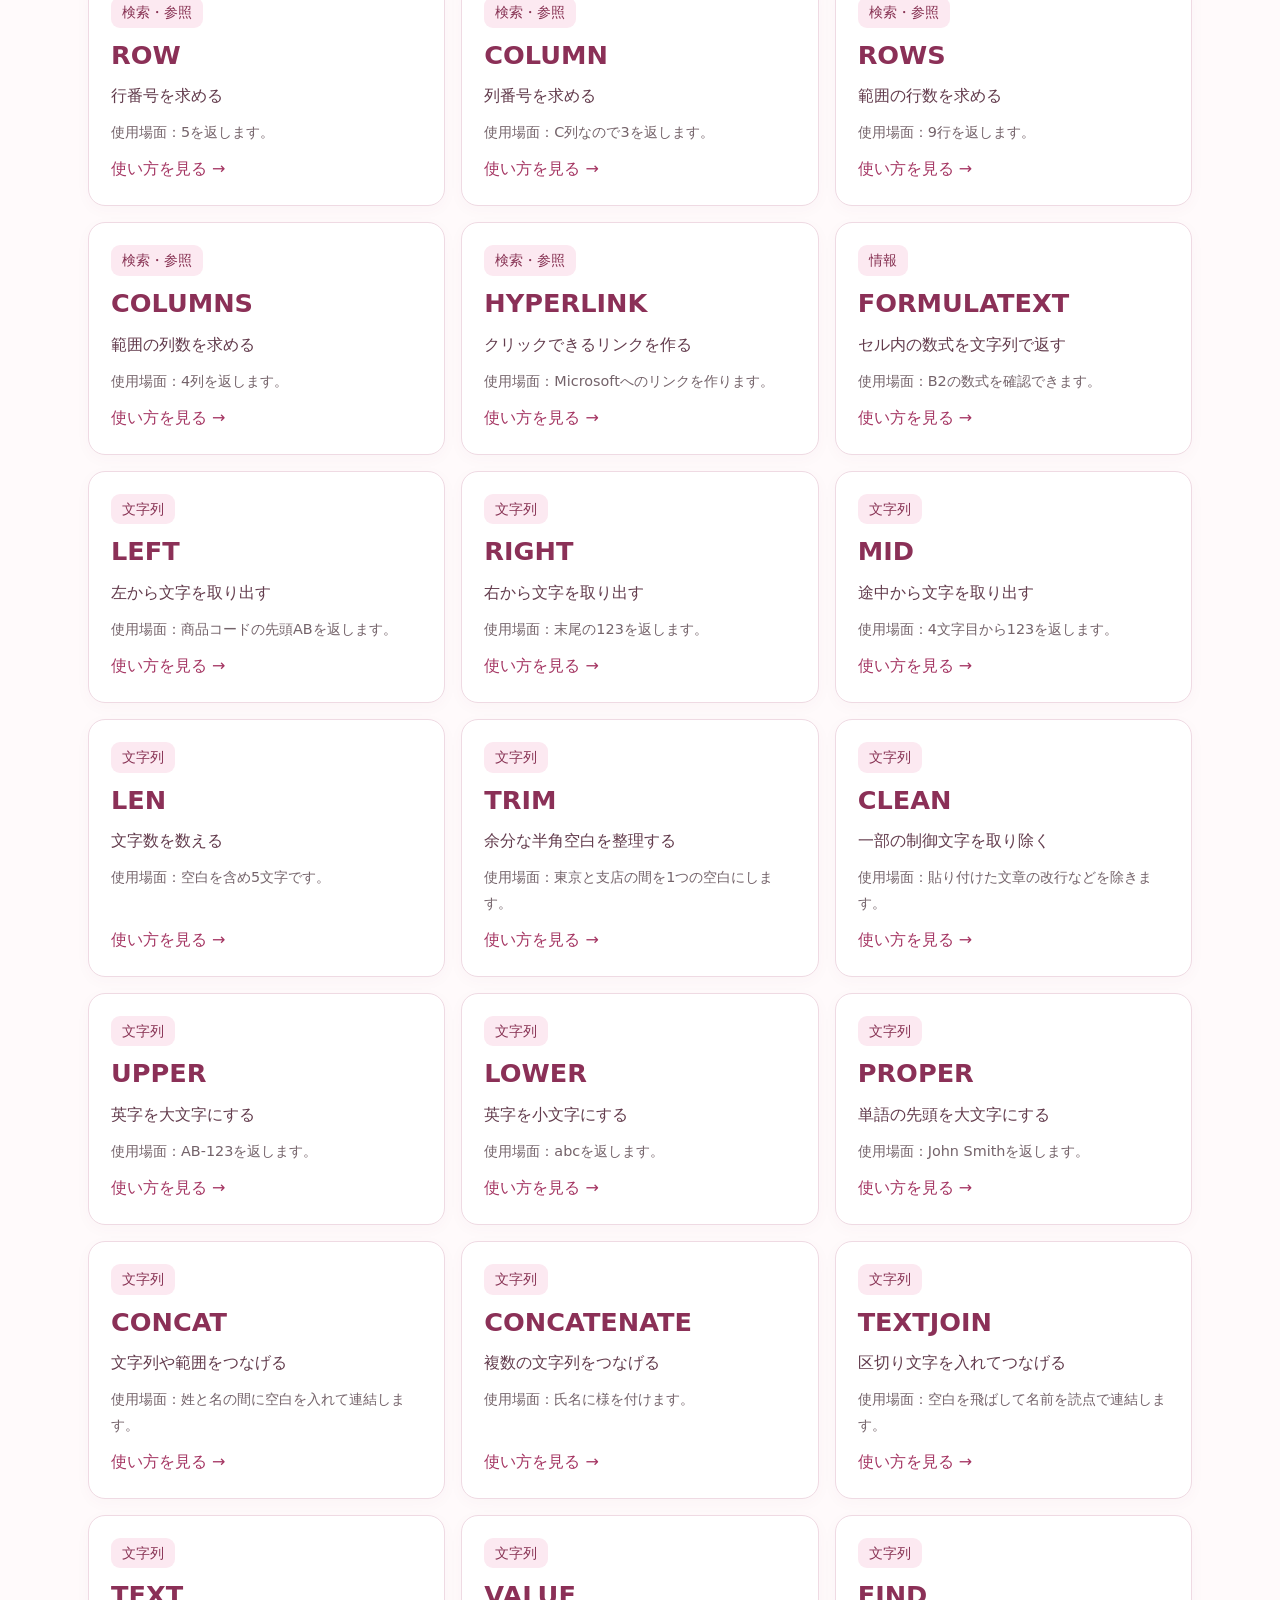
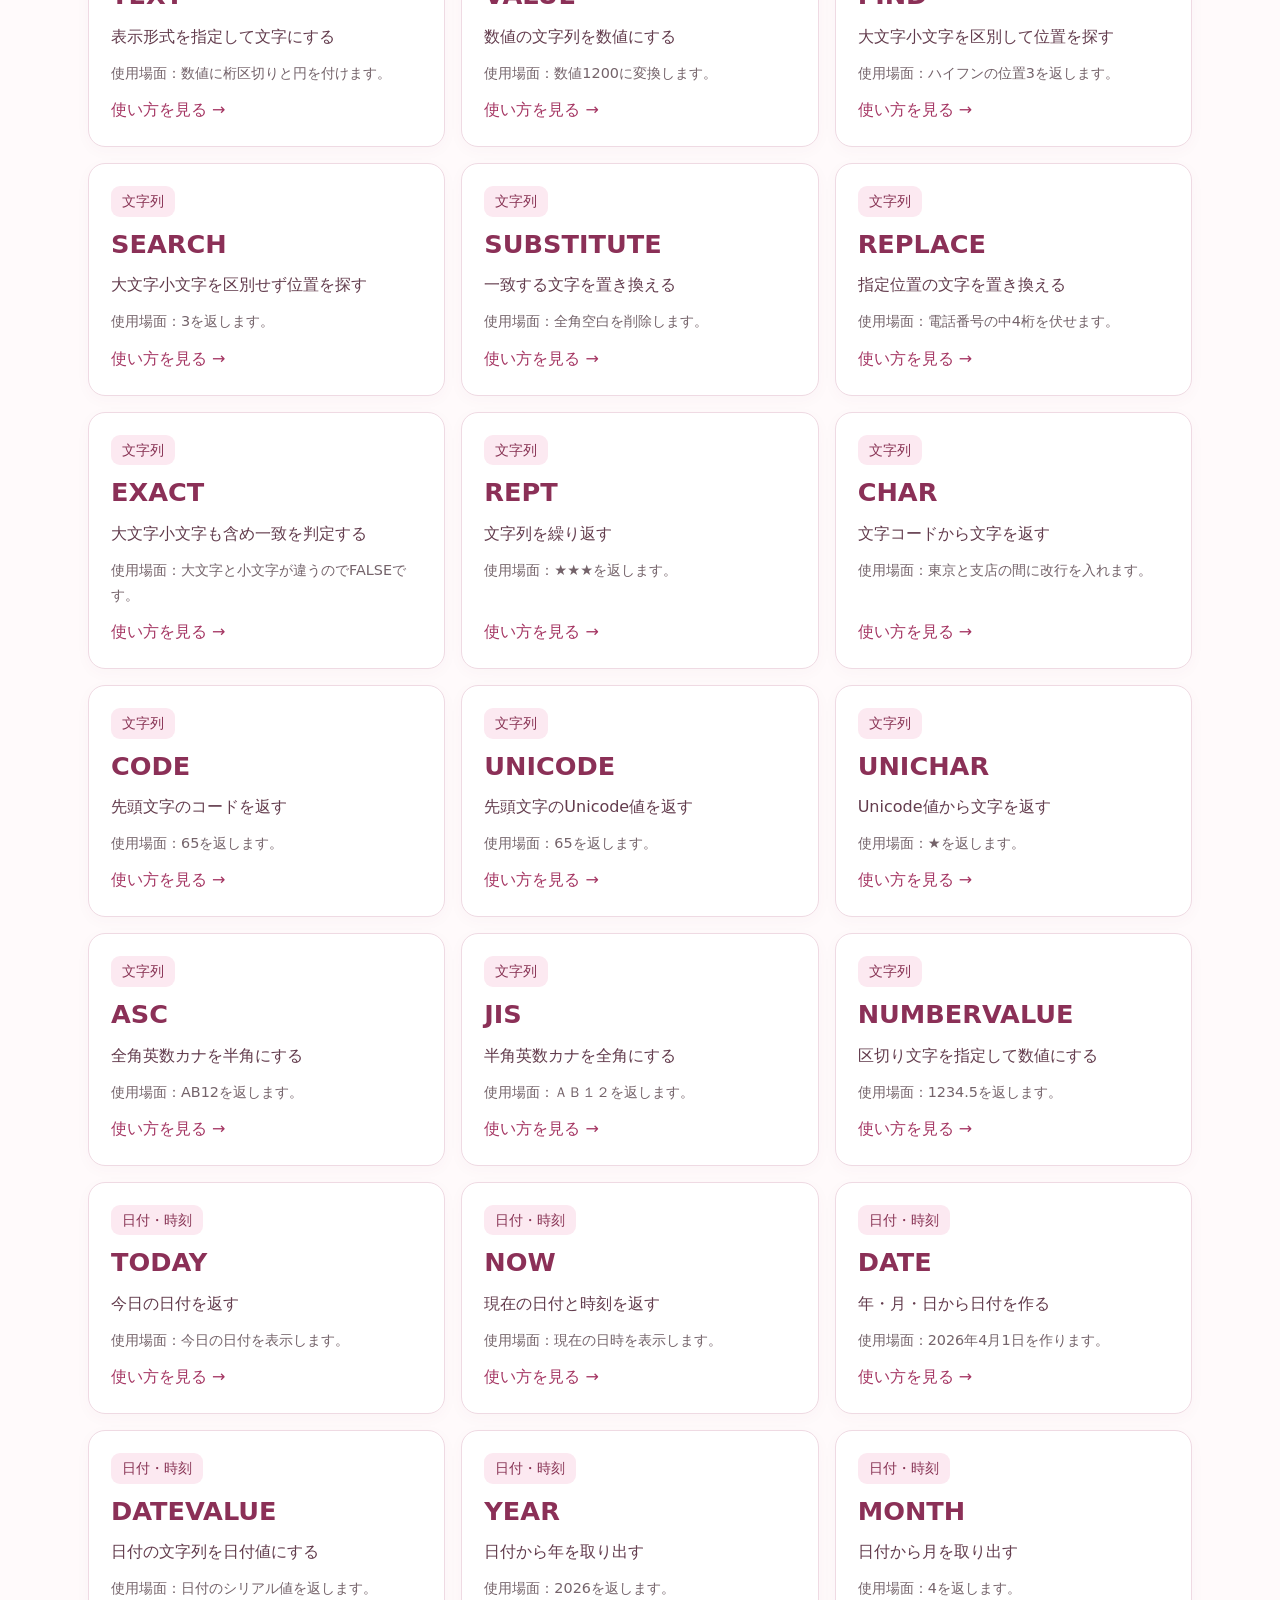
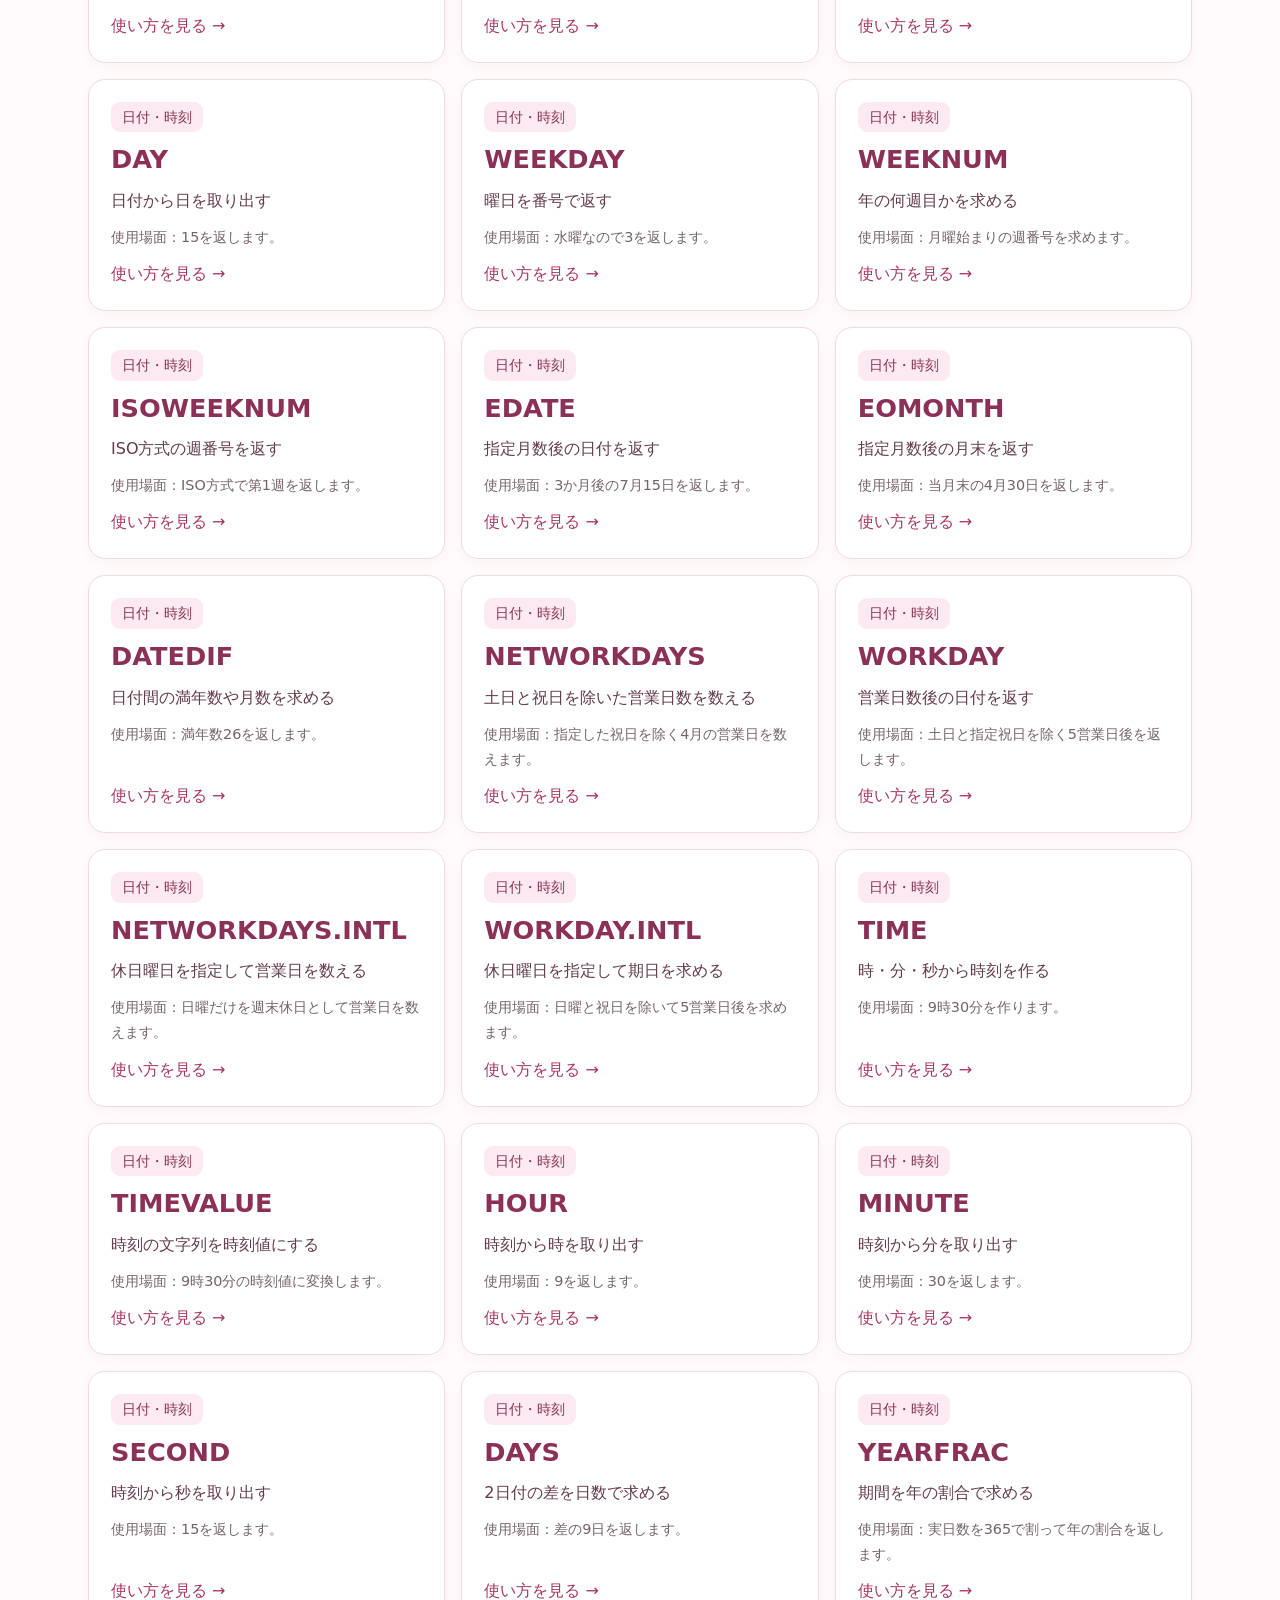
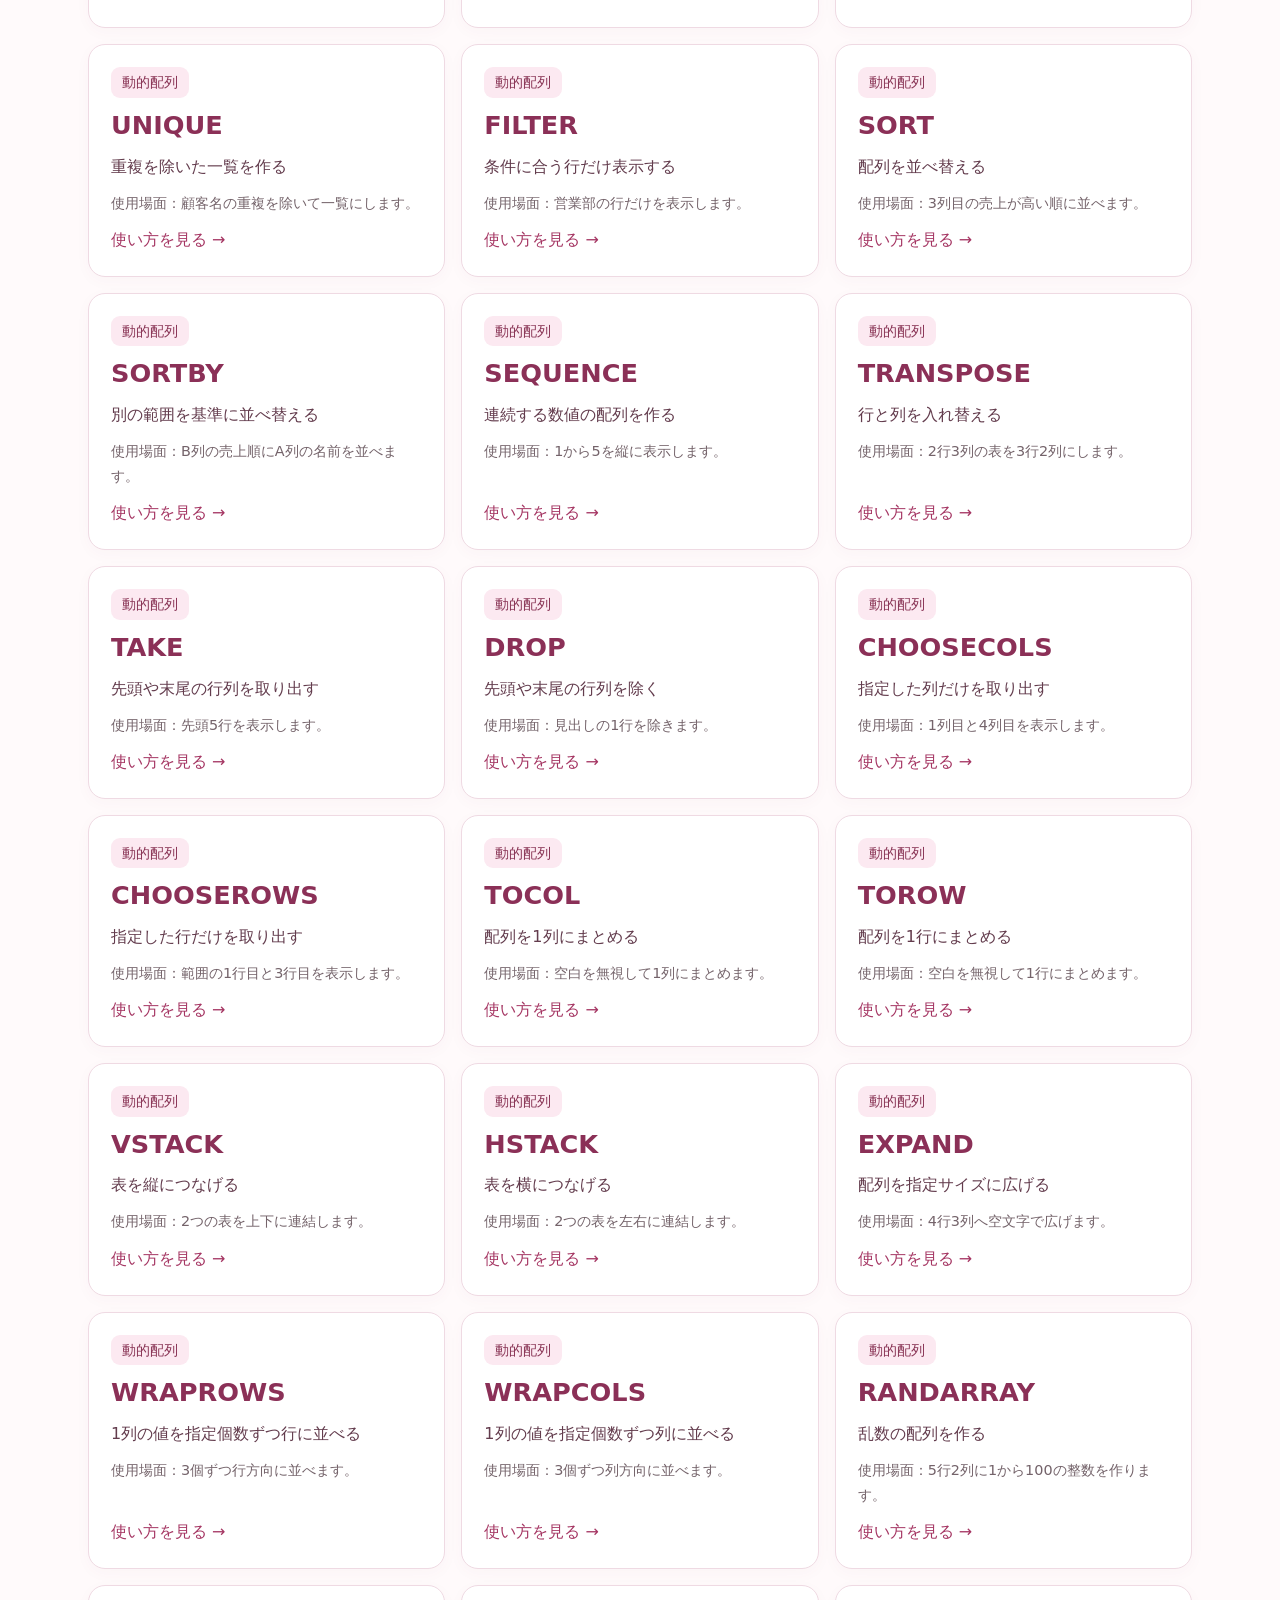
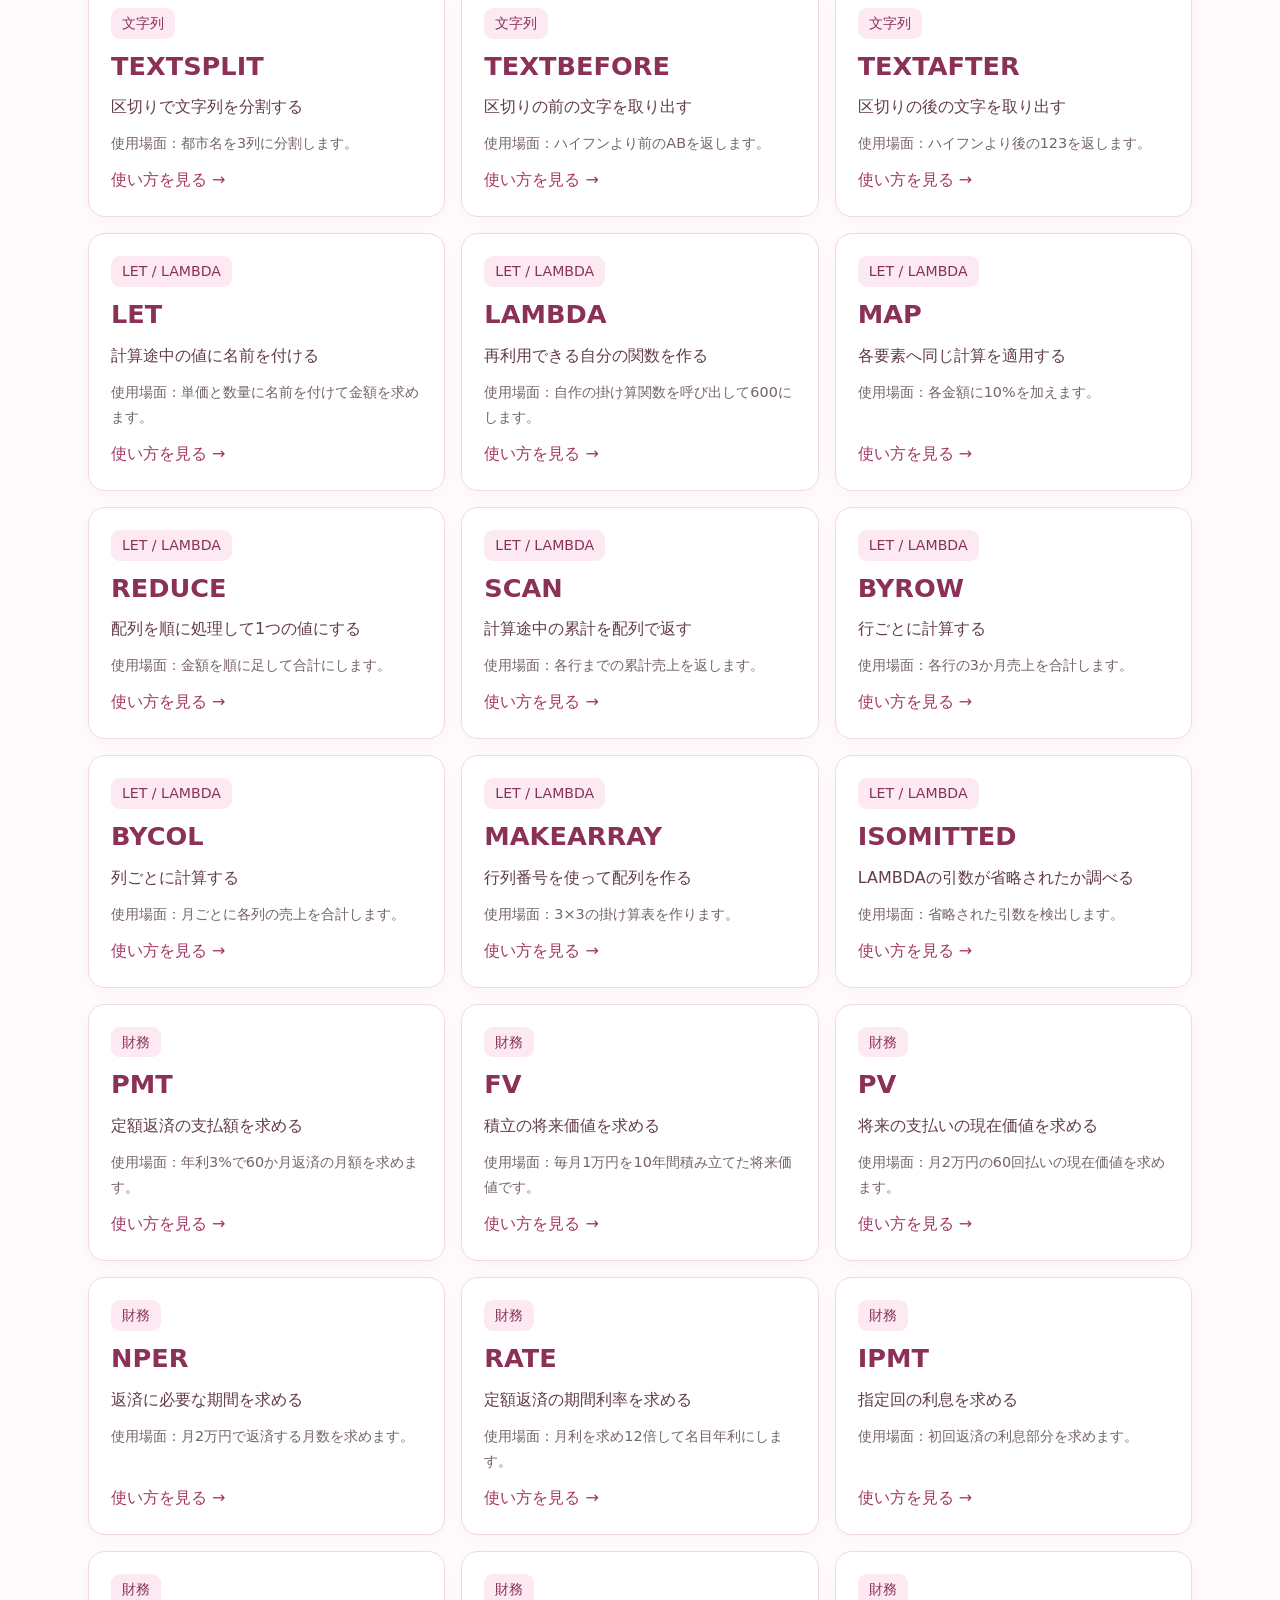
==== commit 1c36d5e7: "Expand parameter documentation with value tables defaults and practical guides" ====
--- a/excel_function_search/index.html
+++ b/excel_function_search/index.html
@@ -1,11 +1,12 @@
 <!doctype html>
 <html lang="ja">
-<head><meta charset="utf-8"><meta name="viewport" content="width=device-width,initial-scale=1"><meta name="theme-color" content="#fff5f8"><title>Excel関数検索ツール</title><meta name="description" content="やりたいことからExcel関数を探し、構文・具体例・関連関数を確認できます。"><link rel="stylesheet" href="style.css"><script src="functions.js" defer></script><script src="script.js" defer></script></head>
+<head><meta charset="utf-8"><meta name="viewport" content="width=device-width,initial-scale=1"><meta name="theme-color" content="#fff5f8"><title>Excel関数検索ツール</title><meta name="description" content="やりたいことからExcel関数を探し、構文・具体例・関連関数を確認できます。"><link rel="stylesheet" href="style.css?v=647205373ea7"><script src="functions.js?v=bc03680d0e96" defer></script><script src="script.js?v=ef6065304ef8" defer></script></head>
 <body><main>
 <header><span class="eyebrow">毎日のExcelに、ひとつのヒント</span><h1>Excel関数検索ツール</h1><p>関数名が分からなくても大丈夫。<br>やりたいことから、使える関数を見つけましょう。</p><span id="inventory" class="badge"></span></header>
 <section class="search-panel" aria-label="検索と絞り込み"><label for="search">関数名・やりたいこと・キーワードで検索</label><div class="search-row"><input id="search" type="search" placeholder="例：合計、商品コード、文字を取り出す" autocomplete="off"><button id="reset" type="button">リセット</button></div><p class="hint">複数の言葉はスペースで区切れます。カテゴリと用途も組み合わせられます。</p>
 <div class="task-select"><label for="task">やりたいことから探す</label><select id="task"><option value="">すべて表示</option></select></div>
 <label for="category">カテゴリで絞り込む</label><select id="category"><option value="">すべて表示</option></select></section>
+<details class="formula-basics"><summary>数式の基本・セル参照・エラーの読み方</summary><p>数式は半角の = から始めます。引数とは、括弧の中に渡す値や範囲のことです。半角カンマで順番に区切ります。地域設定によって区切りがセミコロンになる環境もあります。</p><ul><li><strong>A2：</strong>A列の2行目。<strong>A2:A5：</strong>A2からA5までの4セルです。</li><li><strong>$A$2：</strong>コピーしても列・行を固定。A$2は行、$A2は列だけを固定します。</li><li><strong>文字：</strong>"営業"のように半角の二重引用符で囲みます。数値80やセル参照A2には付けません。</li><li><strong>TRUE / FALSE：</strong>成立 / 不成立の論理値。1 / 0で指定できる引数もあります。</li><li><strong>[] と …：</strong>[]は省略可、…は繰り返し可。実際の数式にはこの記号を入力しません。途中の任意引数を省略するときはカンマを残します。</li><li><strong>空白と ""：</strong>未入力のセルと、数式が返す空文字は異なります。COUNTAやISBLANKの判定も変わります。</li><li><strong>#N/A：</strong>該当値なし。<strong>#VALUE!：</strong>値・型・引数の指定を確認。<strong>#REF!：</strong>参照先が無効。<strong>#DIV/0!：</strong>0で割っている。</li><li><strong>#NAME?：</strong>関数名・名前・対応版を確認。<strong>#NUM!：</strong>数値の範囲や計算条件を確認。<strong>#SPILL!：</strong>配列の出力先を空け、テーブルの外に式を置く。<strong>#CALC!：</strong>空配列やLAMBDAの呼び出しを確認。</li></ul><p>例えば =TEXTBEFORE(A2,"-",,,1) は、出現番号と一致モードを省略し、末尾一致だけに1を指定しています。各関数の詳細にある「省略した場合」で動作を確認できます。</p></details>
 <section aria-labelledby="result-title"><div class="result-heading"><h2 id="result-title">見つかった関数</h2><p id="count" role="status" aria-live="polite"></p></div><div id="results" class="grid"></div><div id="empty" hidden><h3>該当する関数が見つかりませんでした</h3><p>「合計」「文字」「日付」など短い言葉に変えるか、絞り込みをリセットしてください。</p></div></section>
-<footer><p>数式例はExcelに貼り付けて使えます。セル範囲とデータを自分の表に合わせて変更してください。</p><p>対応版は目安です。Microsoft 365の新しい関数は更新チャネルや環境により利用できない場合があります。</p><a href="https://support.microsoft.com/en-us/excel/excel-functions-alphabetical" target="_blank" rel="noopener">Microsoft公式の関数一覧</a><p><a href="../index.html">便利Webツール一覧</a></p></footer>
+<footer><p>数式例はExcelに貼り付けて使えます。セル範囲とデータを自分の表に合わせて変更してください。</p><p>対応版は目安です。Microsoft 365の新しい関数は更新チャネルや環境により利用できない場合があります。</p><a href="https://support.microsoft.com/en-us/excel/excel-functions-alphabetical" target="_blank" rel="noopener">Microsoft公式の関数一覧</a><!--p><a href="../index.html">便利Webツール一覧</a></p--></footer>
 </main><dialog id="detail" aria-labelledby="detail-name"><div class="dialog-bar"><span>関数の使い方</span><button id="close" type="button" aria-label="詳細を閉じる">閉じる ×</button></div><article id="detail-content"></article></dialog><noscript>検索を使うにはJavaScriptを有効にしてください。</noscript></body></html>
--- a/excel_function_search/style.css
+++ b/excel_function_search/style.css
@@ -3,3 +3,5 @@
 .formula-box h4{font-size:1rem;margin:16px 0 10px}.formula-box h4:first-child{margin-top:0}.example-inputs th:first-child,.example-inputs td:first-child{width:18%}.example-inputs th:nth-child(2){width:32%}.example-result{display:block;background:white;border-left:4px solid var(--pink);padding:12px 14px;border-radius:6px;font-family:inherit;font-weight:700;white-space:pre-wrap;overflow-wrap:anywhere}
 
 .task-select{margin:22px 0}
+
+.argument-doc{padding:16px 0;border-bottom:1px solid var(--line)}.argument-doc dd{margin:8px 0 0}.argument-doc p{margin:8px 0}.argument-badge{font-size:.8rem;background:#fce9f1;padding:3px 8px;border-radius:6px;display:inline-block}.argument-default{padding:10px 12px;background:#fff6e9;border-radius:8px}.parameter-table{font-size:.95rem}.parameter-table th:first-child,.parameter-table td:first-child{width:26%}.parameter-table.columns-3 th:first-child,.parameter-table.columns-3 td:first-child{width:24%}.parameter-table.columns-3 th:nth-child(2){width:24%}.parameter-table thead{background:#fff0f5}.parameter-table th,.parameter-table td{padding:10px 8px}.usage-guide{background:#fffafc;border:1px solid var(--line);border-radius:12px;padding:14px;margin-top:20px}.usage-guide h3{margin-top:0}.formula-basics{background:white;border:1px solid var(--line);border-radius:14px;padding:16px;margin:20px 0}.formula-basics p{margin-top:12px}@media(max-width:540px){.parameter-table{font-size:.9rem}.parameter-table th,.parameter-table td{padding:9px 6px}.usage-guide{padding:12px}}
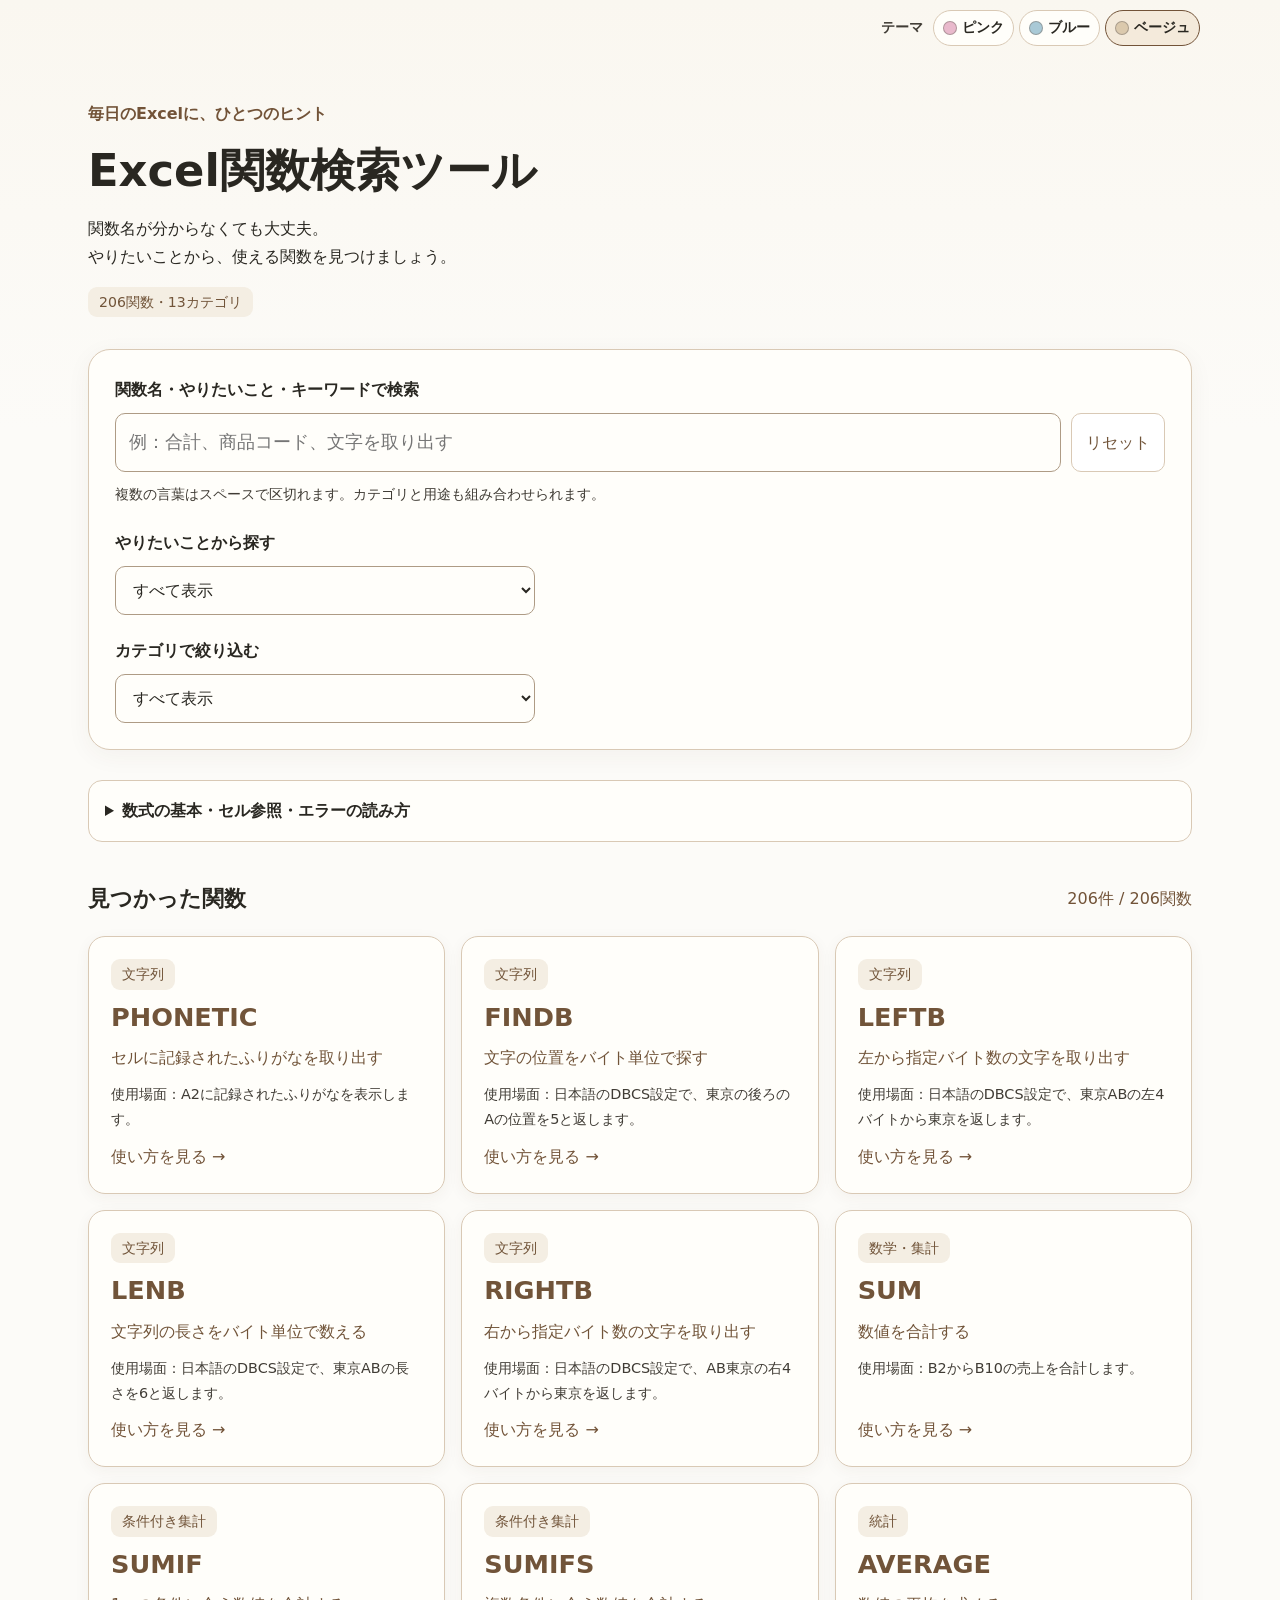
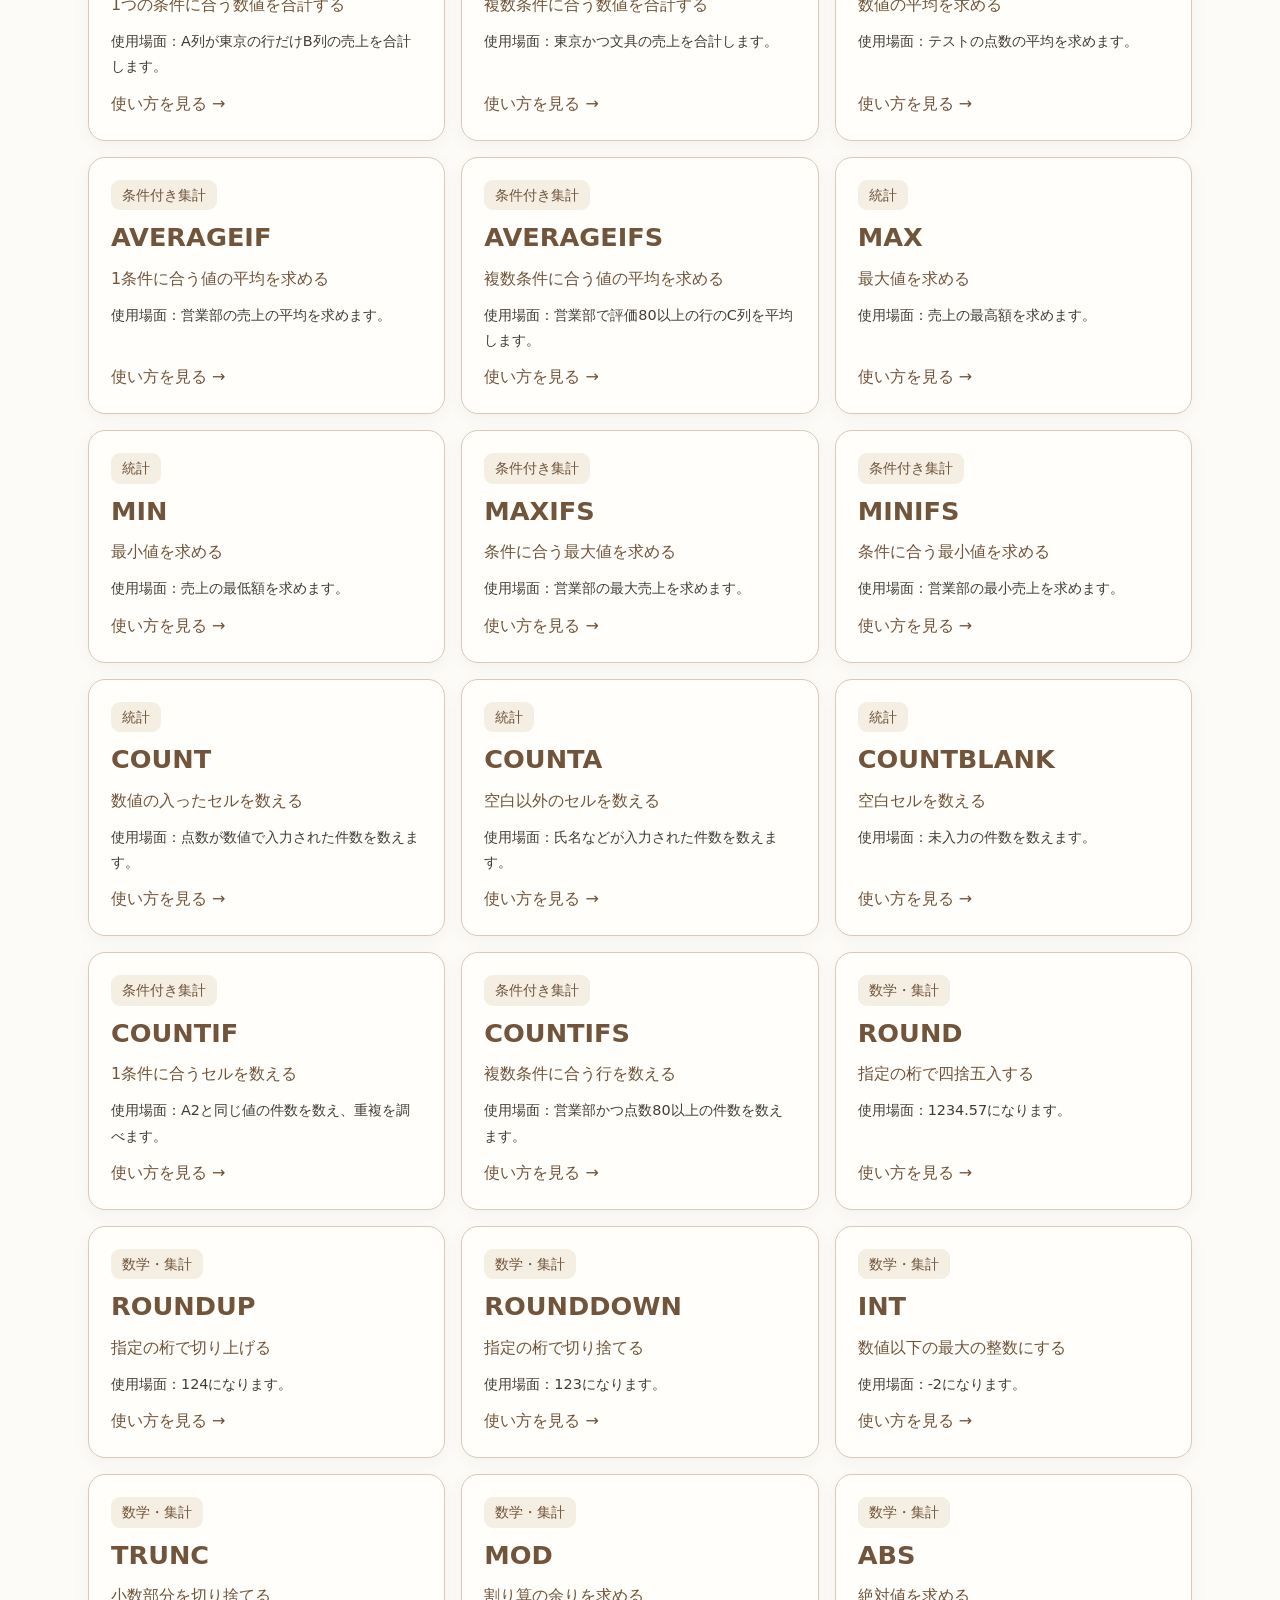
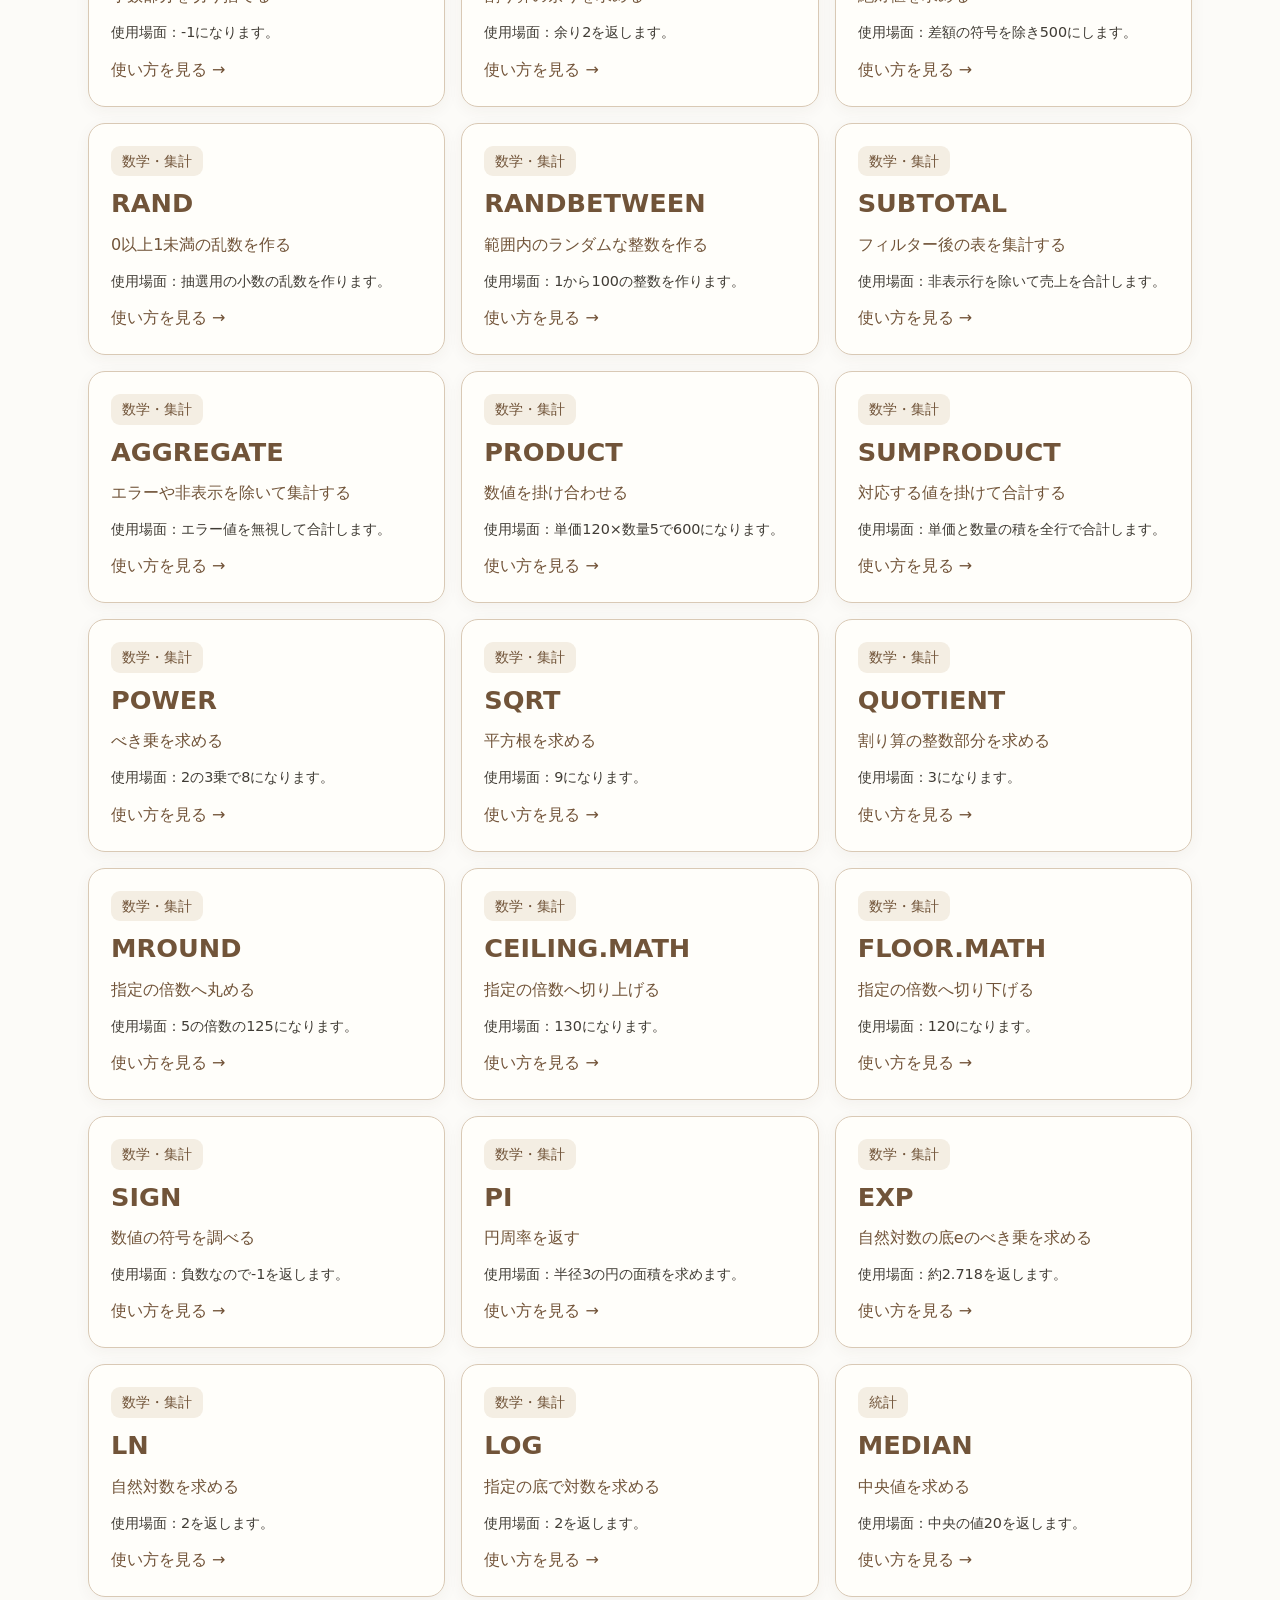
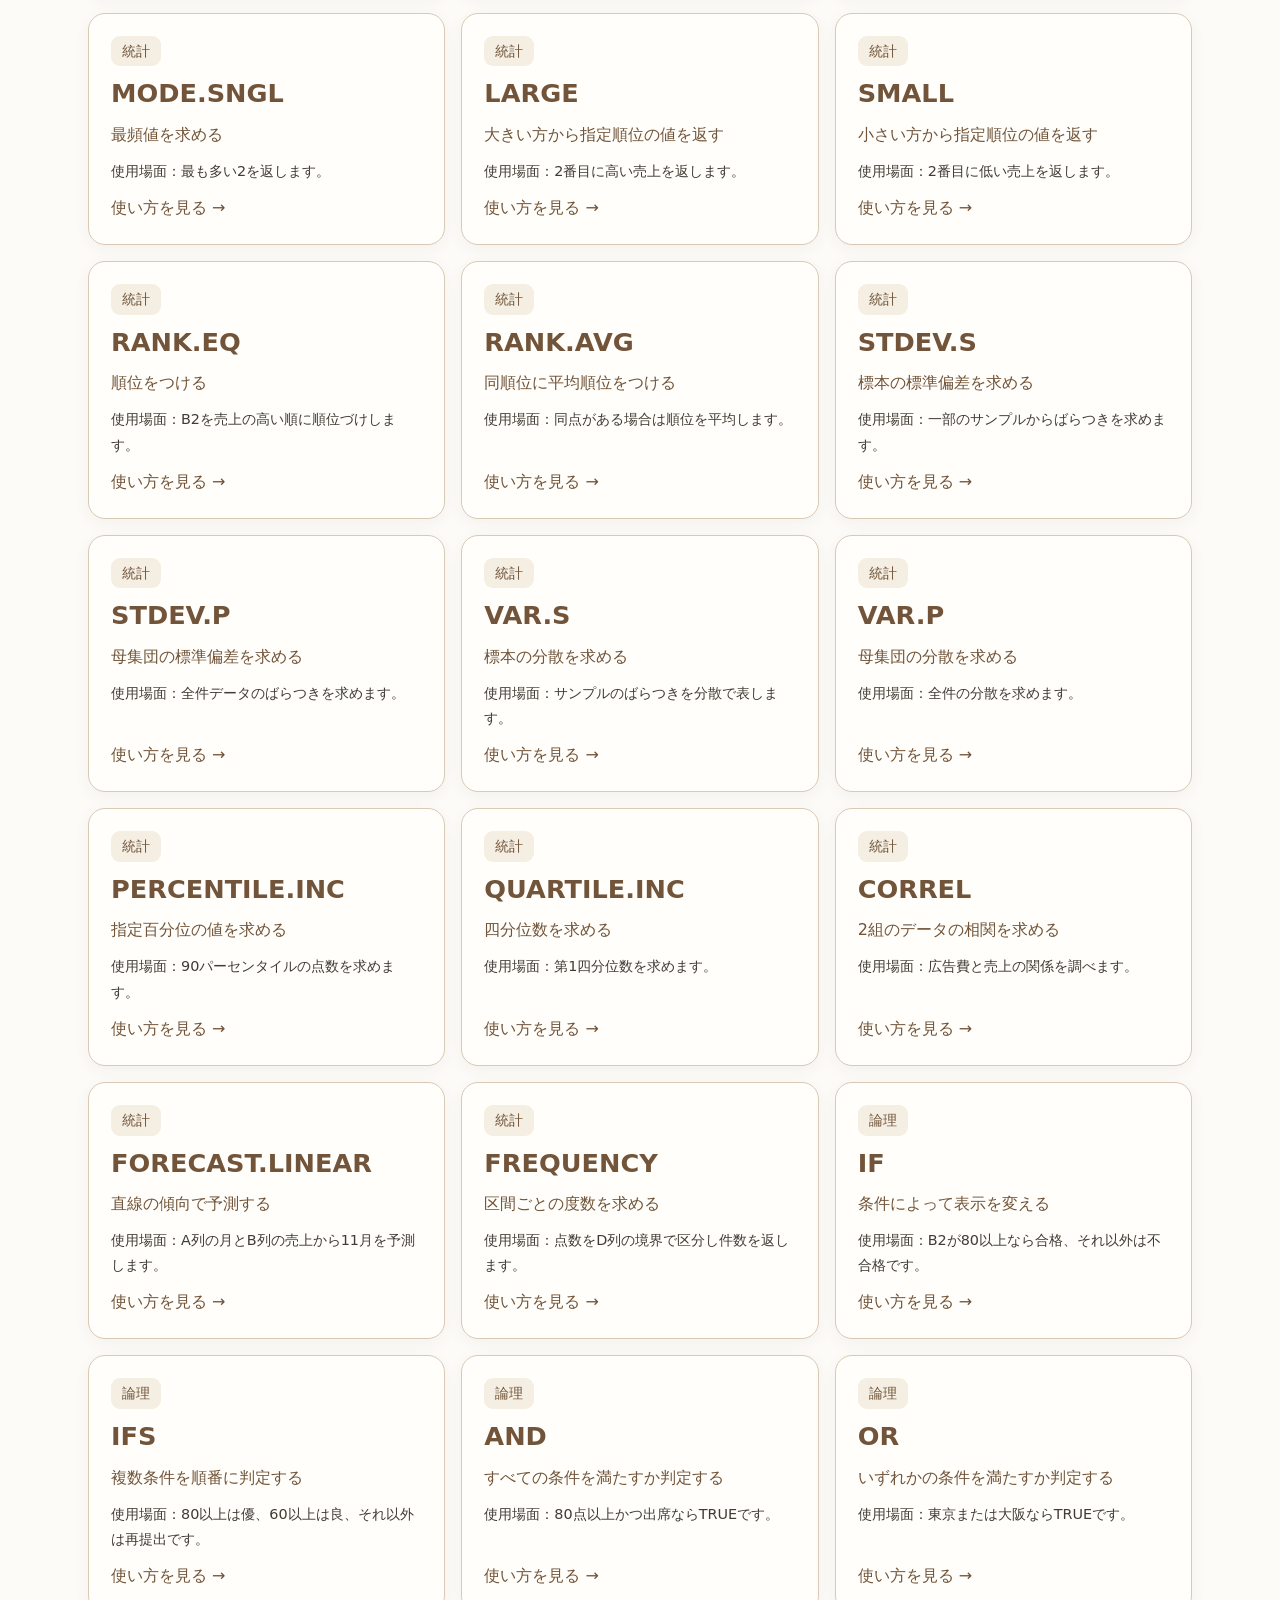
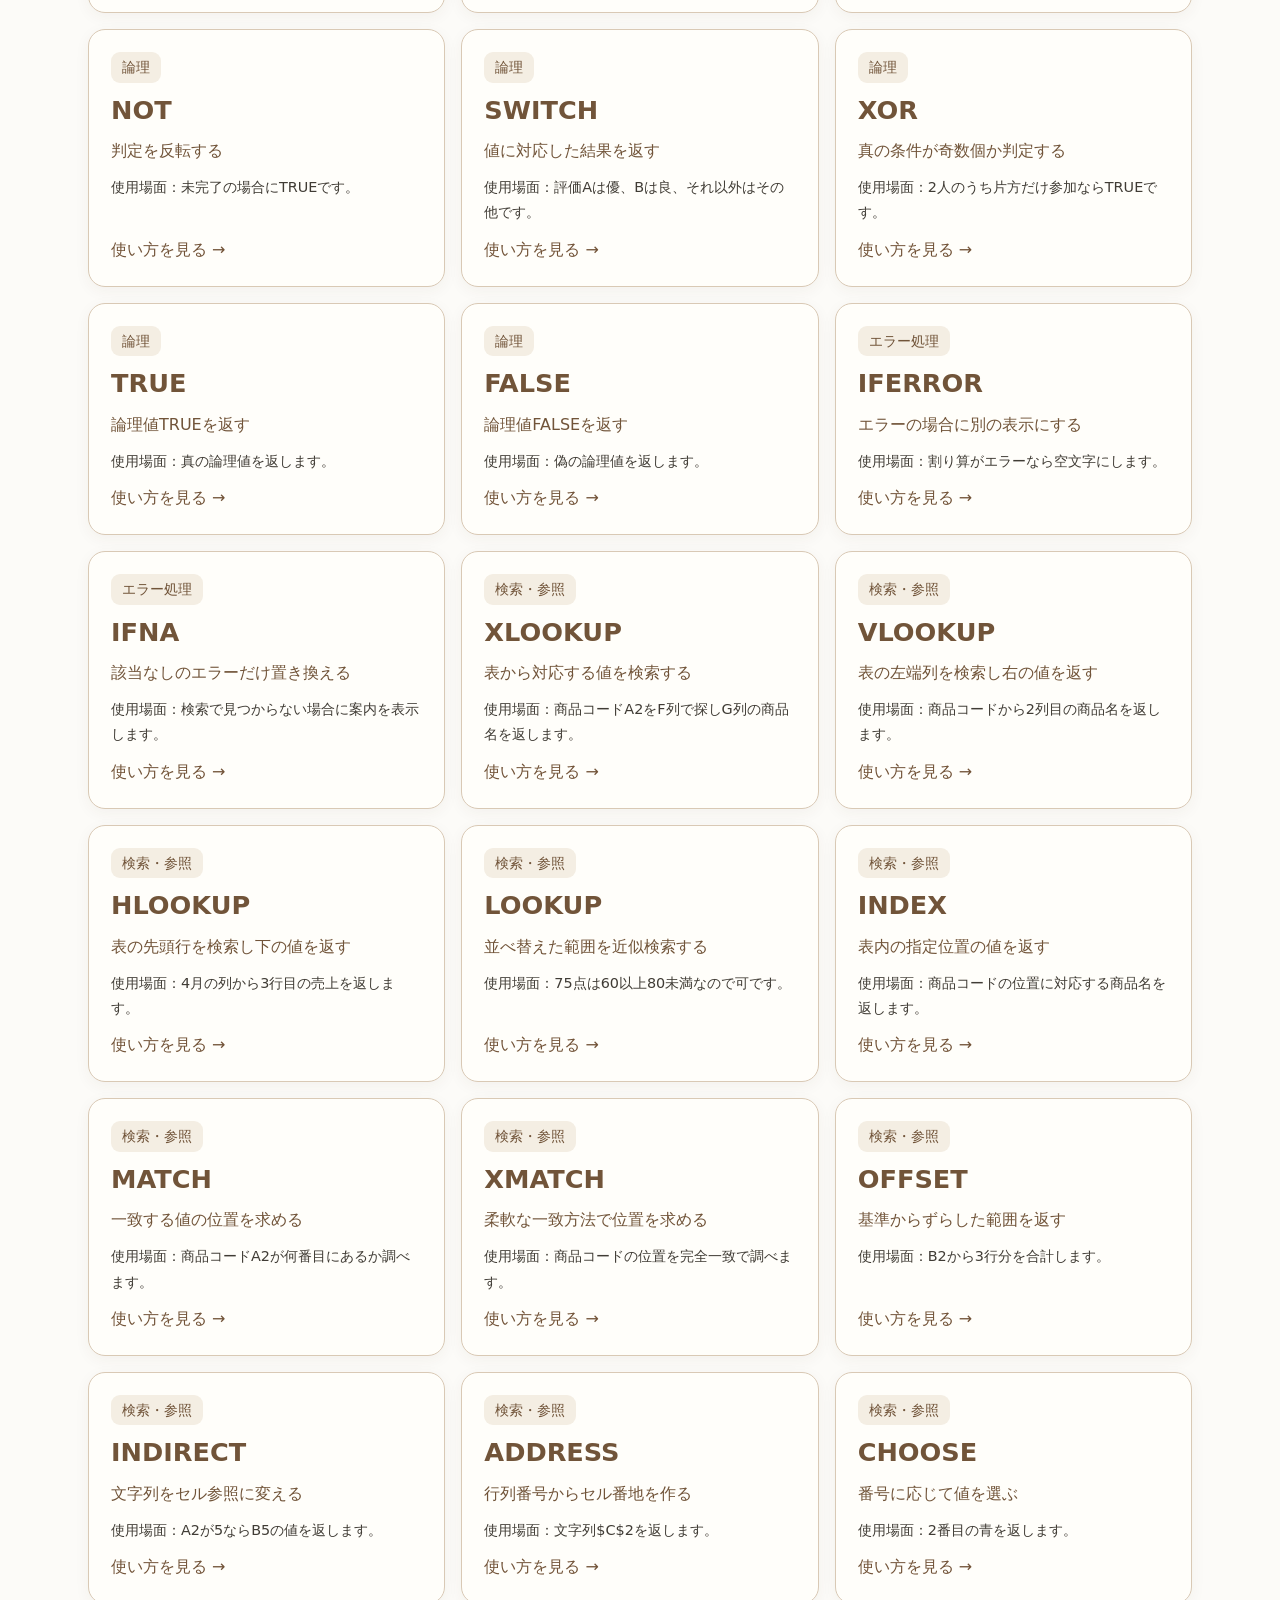
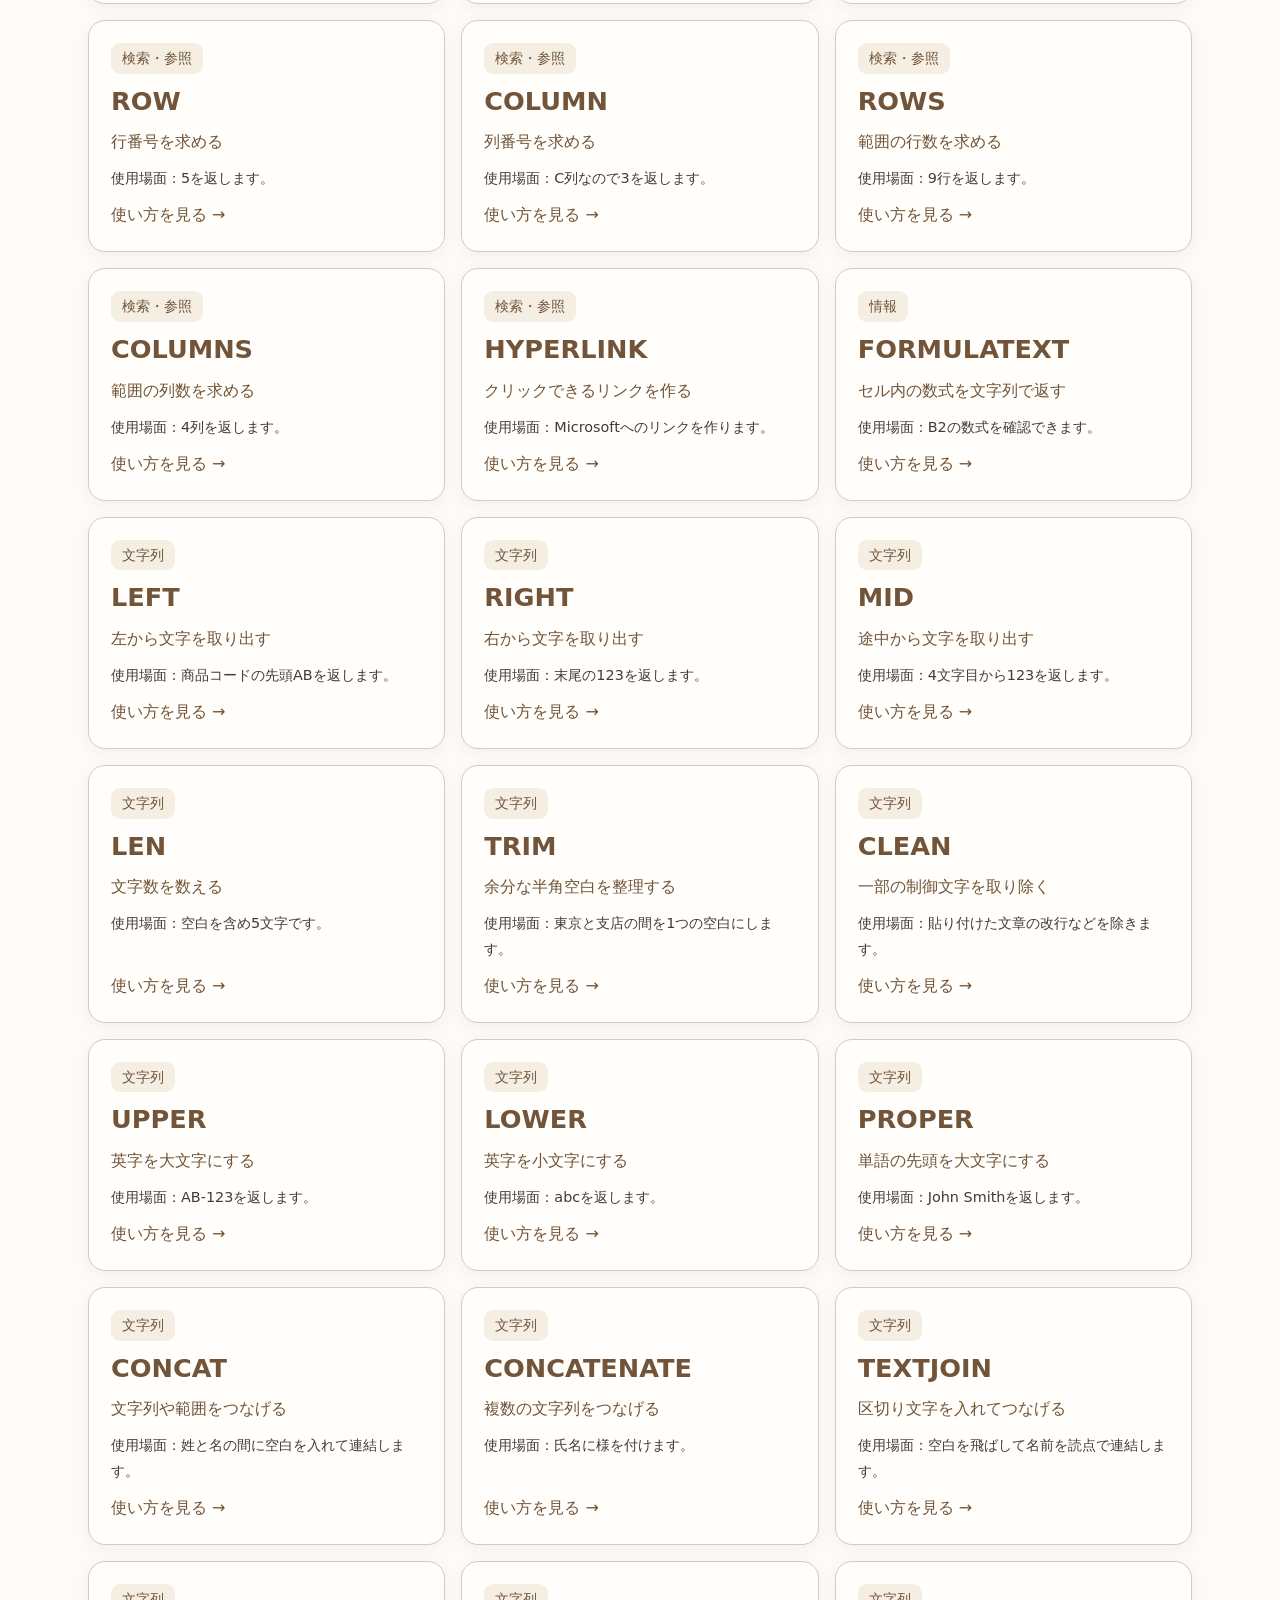
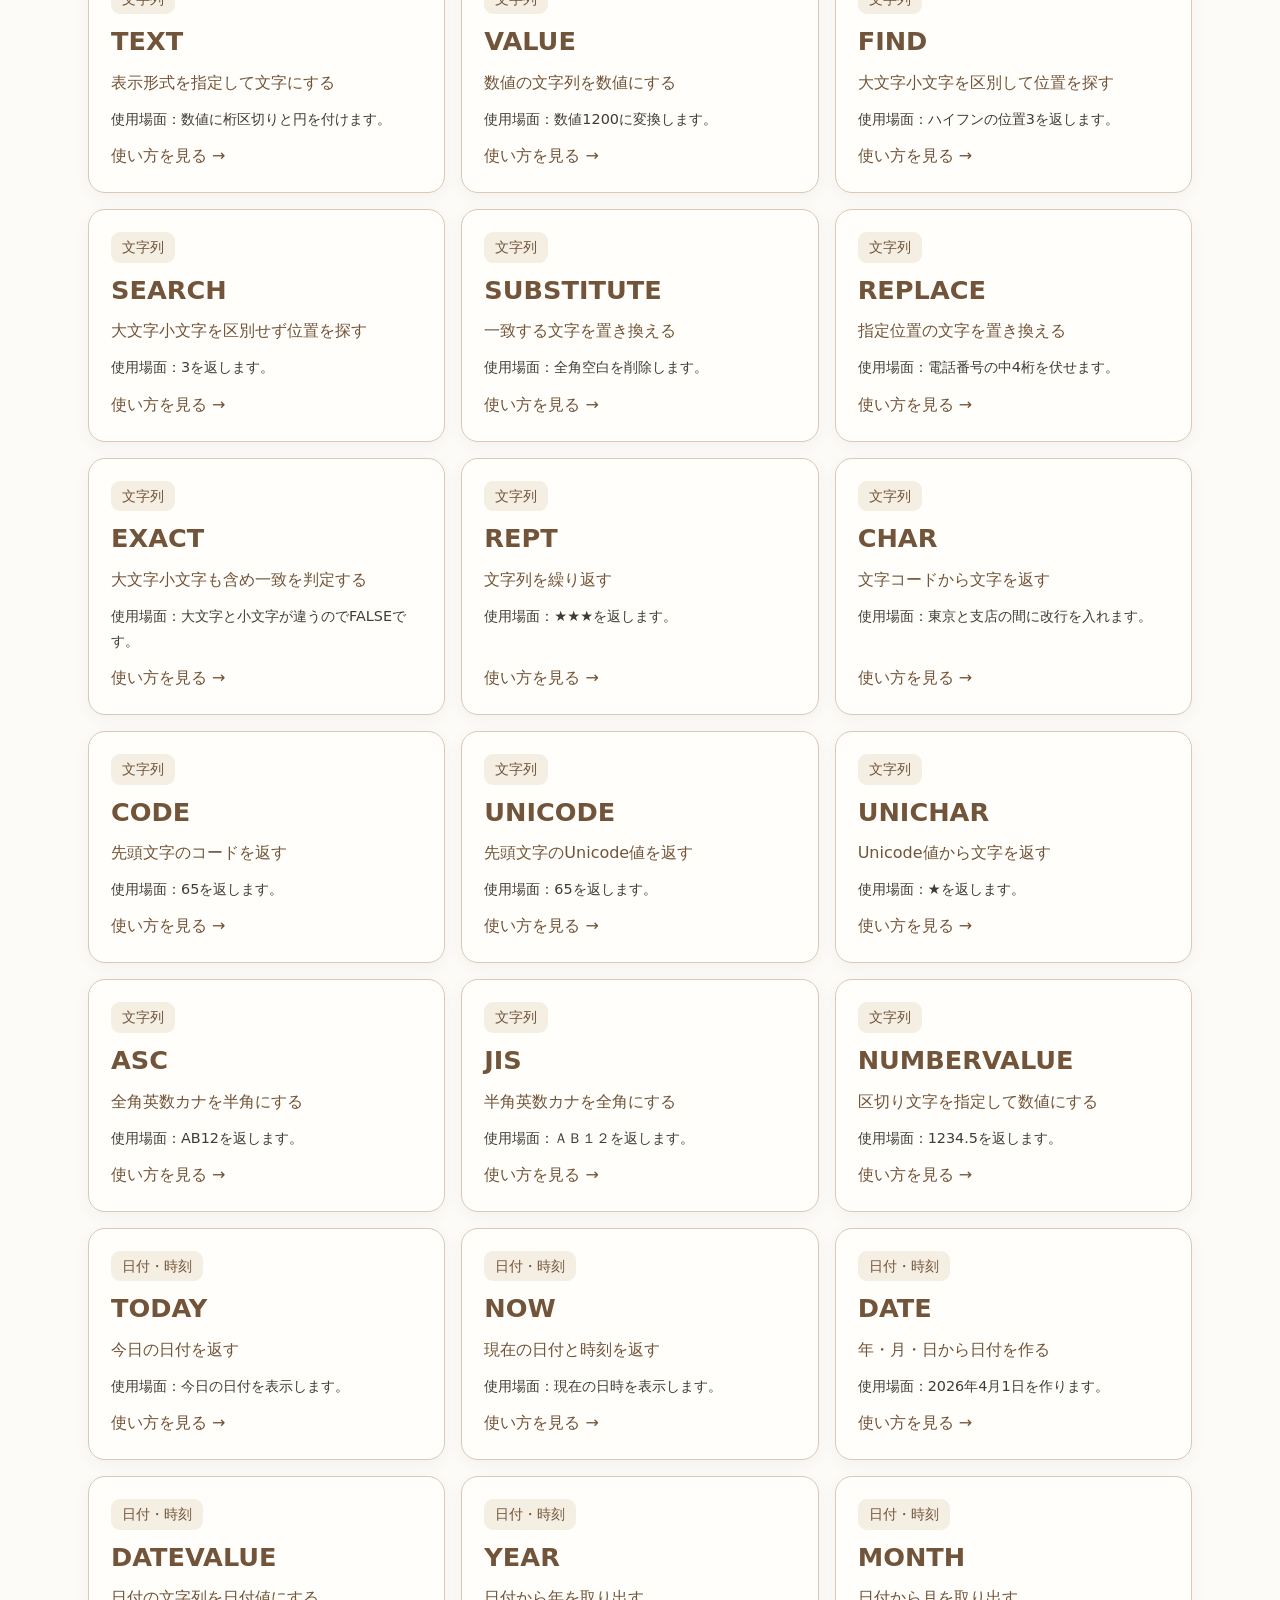
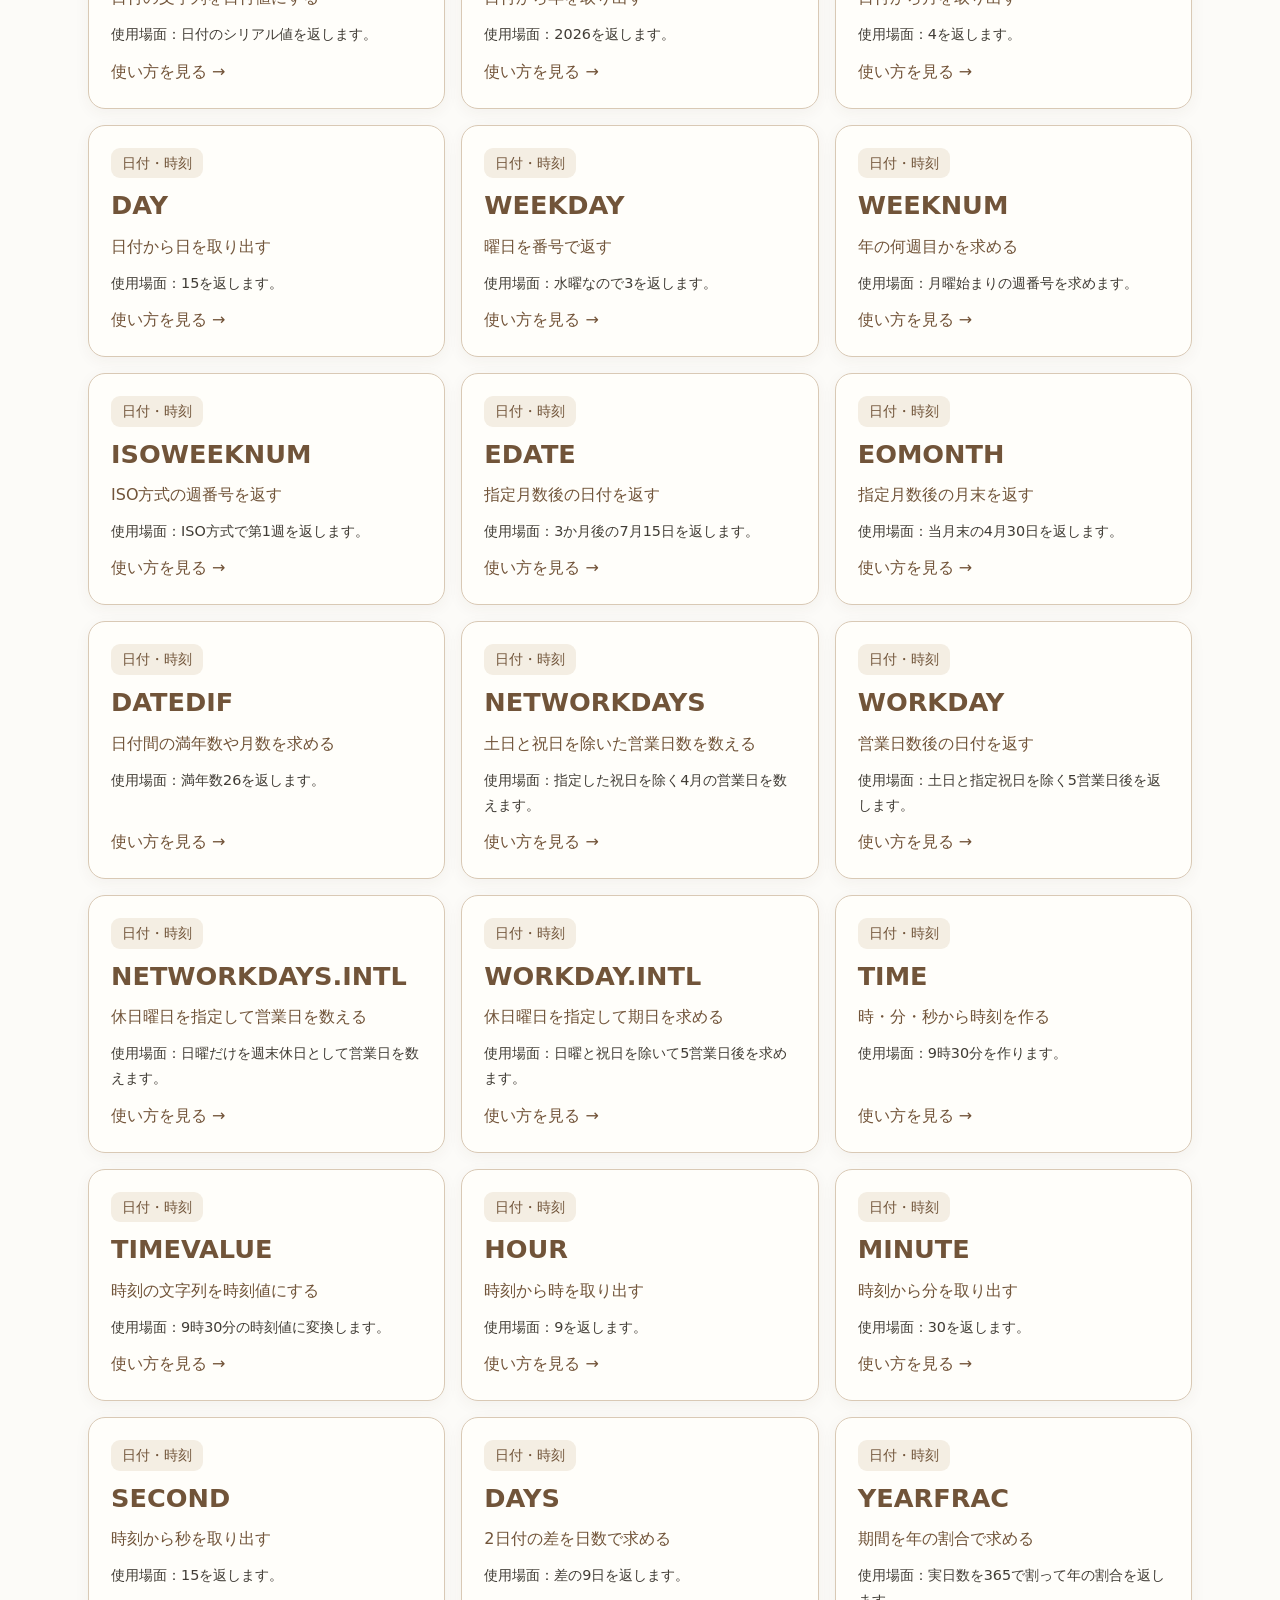
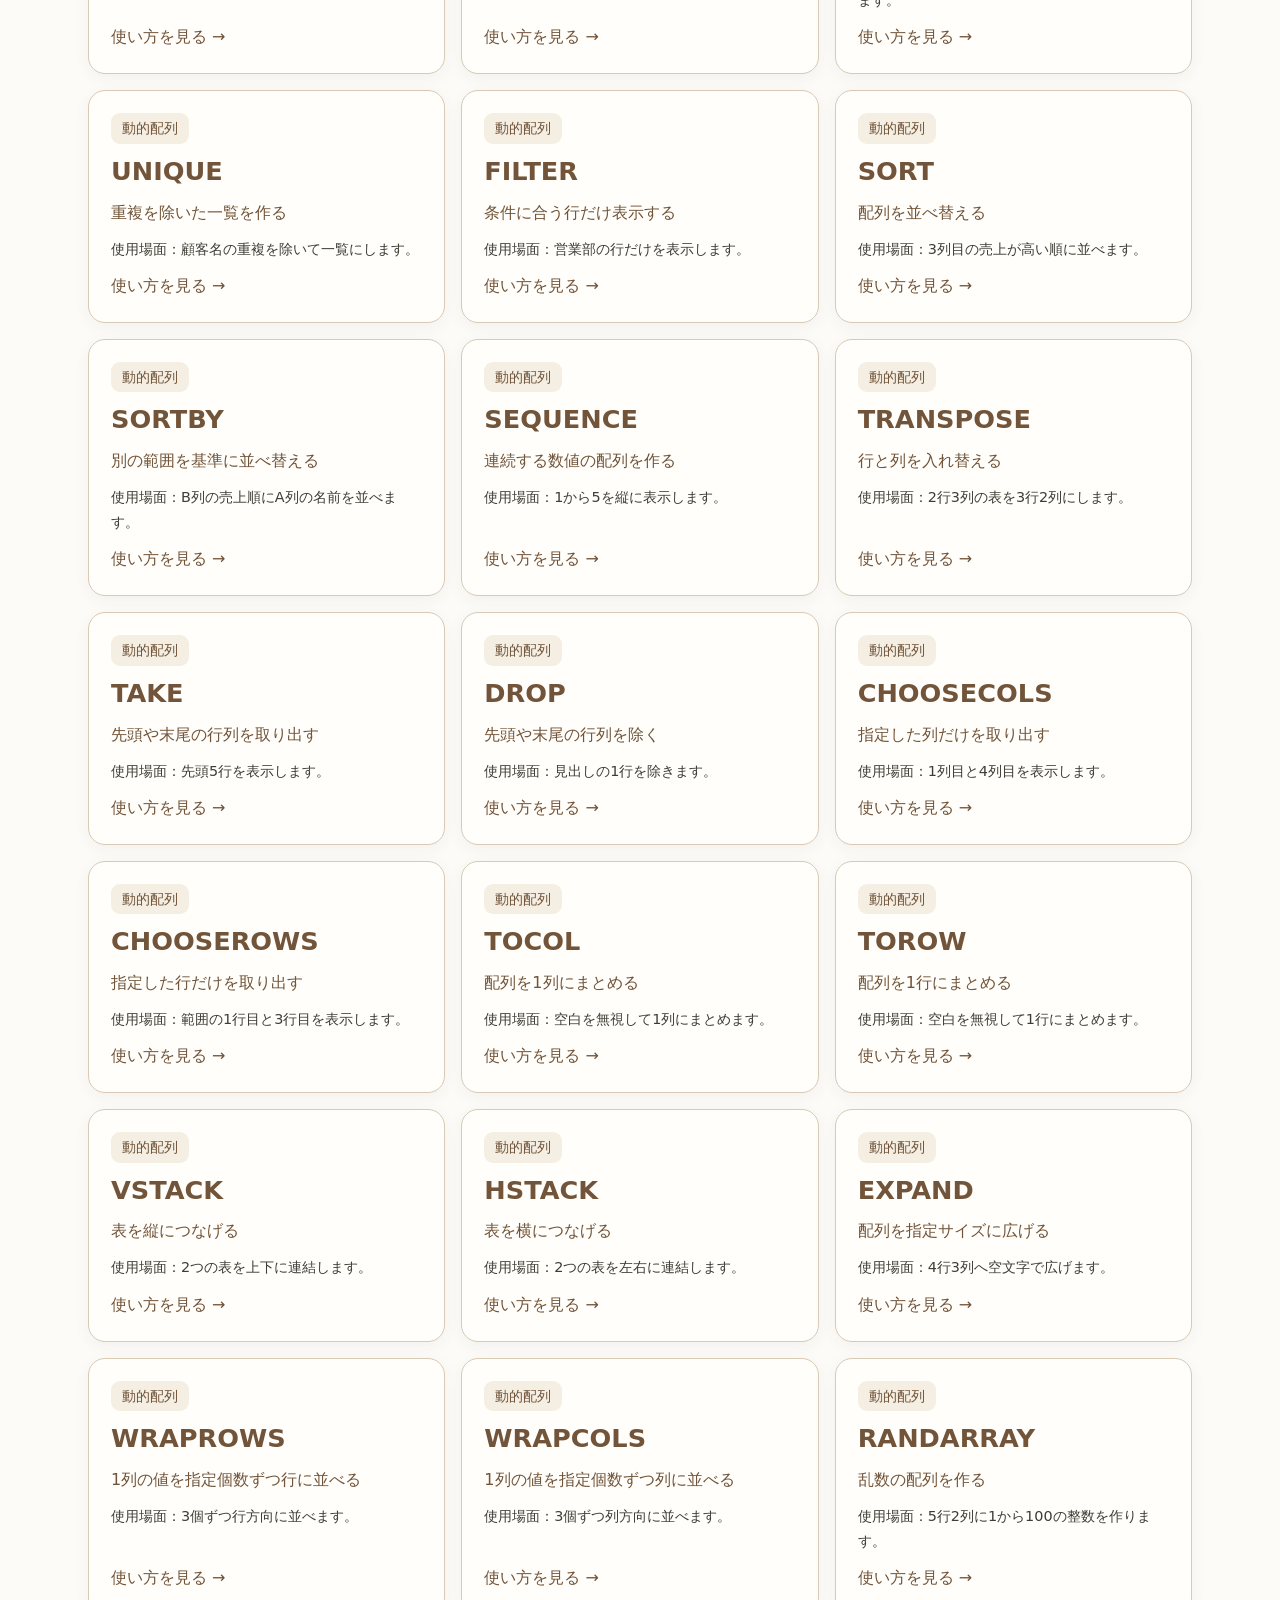
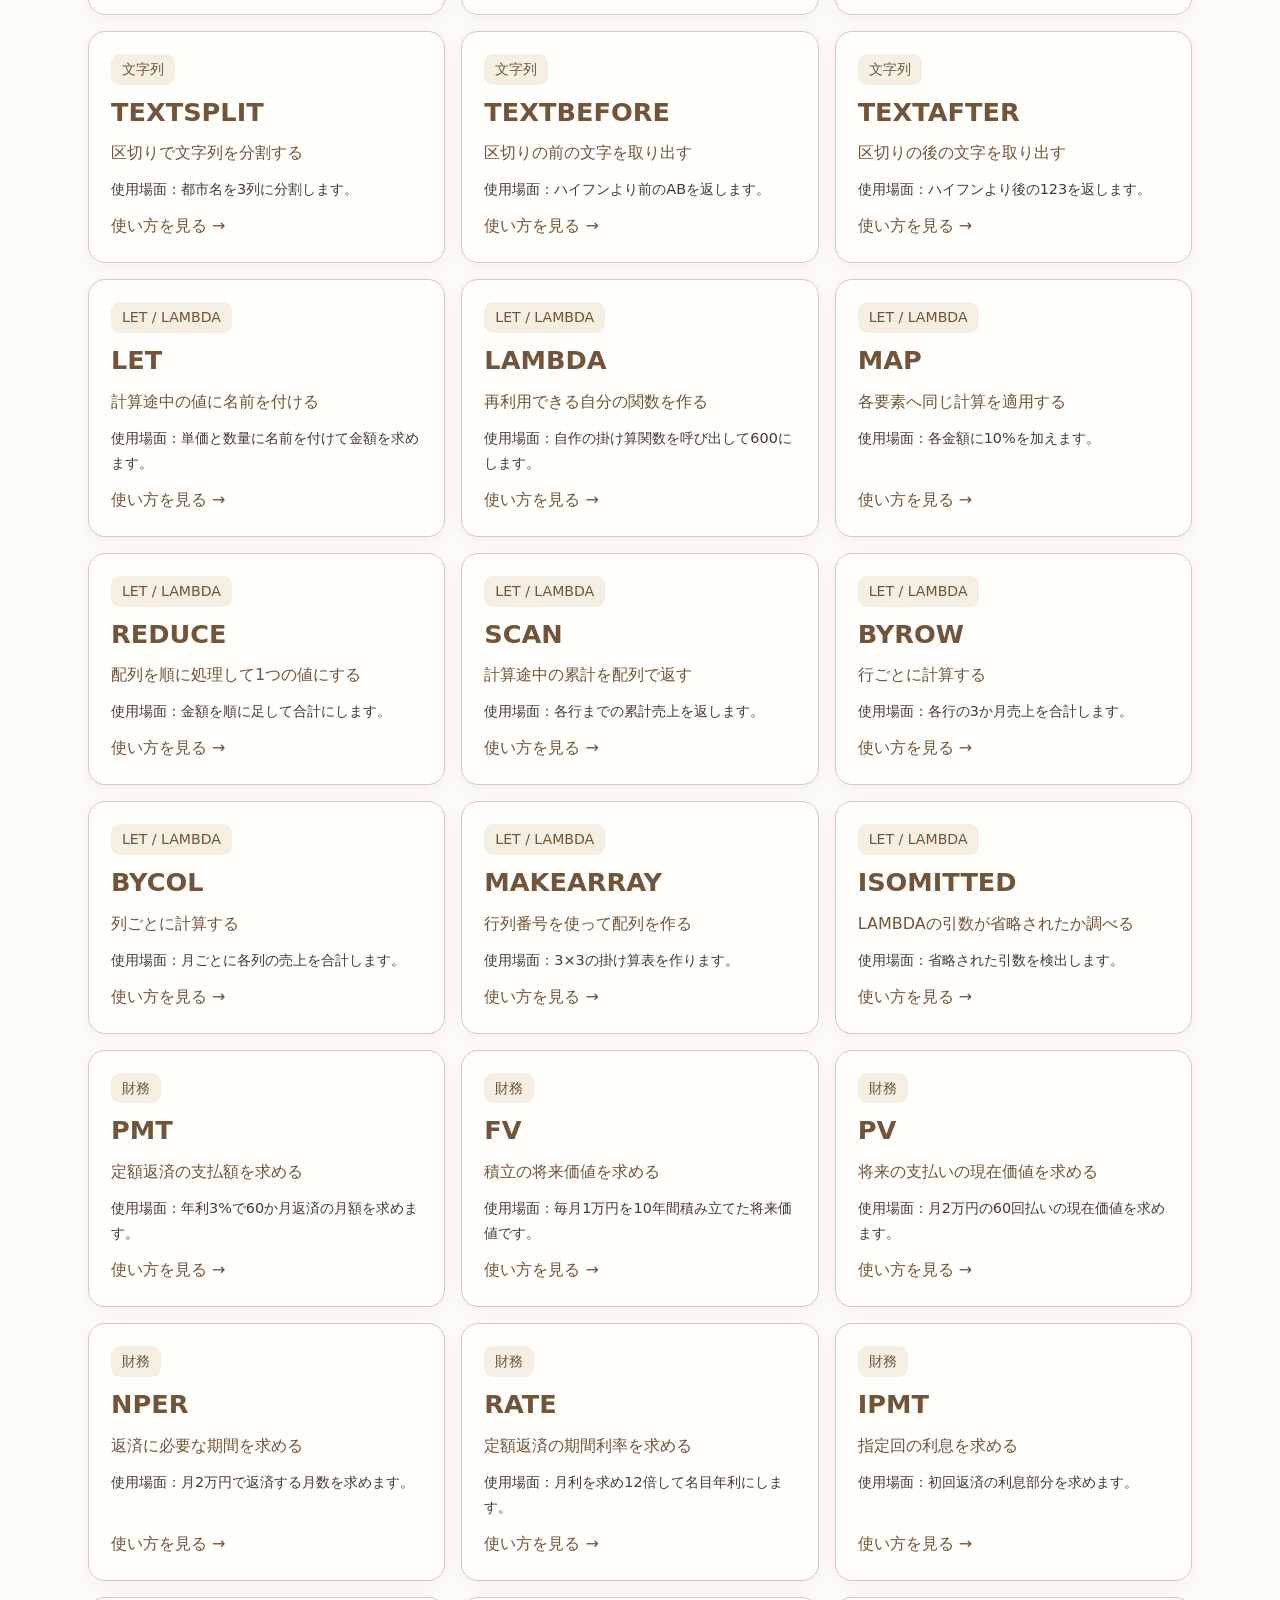
==== commit f25e8eb6: "Add shared pastel theme switcher across tools" ====
--- a/excel_function_search/index.html
+++ b/excel_function_search/index.html
@@ -1,12 +1,13 @@
-<!doctype html>
-<html lang="ja">
-<head><meta charset="utf-8"><meta name="viewport" content="width=device-width,initial-scale=1"><meta name="theme-color" content="#fff5f8"><title>Excel関数検索ツール</title><meta name="description" content="やりたいことからExcel関数を探し、構文・具体例・関連関数を確認できます。"><link rel="stylesheet" href="style.css?v=647205373ea7"><script src="functions.js?v=bc03680d0e96" defer></script><script src="script.js?v=ef6065304ef8" defer></script></head>
-<body><main>
-<header><span class="eyebrow">毎日のExcelに、ひとつのヒント</span><h1>Excel関数検索ツール</h1><p>関数名が分からなくても大丈夫。<br>やりたいことから、使える関数を見つけましょう。</p><span id="inventory" class="badge"></span></header>
-<section class="search-panel" aria-label="検索と絞り込み"><label for="search">関数名・やりたいこと・キーワードで検索</label><div class="search-row"><input id="search" type="search" placeholder="例：合計、商品コード、文字を取り出す" autocomplete="off"><button id="reset" type="button">リセット</button></div><p class="hint">複数の言葉はスペースで区切れます。カテゴリと用途も組み合わせられます。</p>
-<div class="task-select"><label for="task">やりたいことから探す</label><select id="task"><option value="">すべて表示</option></select></div>
-<label for="category">カテゴリで絞り込む</label><select id="category"><option value="">すべて表示</option></select></section>
-<details class="formula-basics"><summary>数式の基本・セル参照・エラーの読み方</summary><p>数式は半角の = から始めます。引数とは、括弧の中に渡す値や範囲のことです。半角カンマで順番に区切ります。地域設定によって区切りがセミコロンになる環境もあります。</p><ul><li><strong>A2：</strong>A列の2行目。<strong>A2:A5：</strong>A2からA5までの4セルです。</li><li><strong>$A$2：</strong>コピーしても列・行を固定。A$2は行、$A2は列だけを固定します。</li><li><strong>文字：</strong>"営業"のように半角の二重引用符で囲みます。数値80やセル参照A2には付けません。</li><li><strong>TRUE / FALSE：</strong>成立 / 不成立の論理値。1 / 0で指定できる引数もあります。</li><li><strong>[] と …：</strong>[]は省略可、…は繰り返し可。実際の数式にはこの記号を入力しません。途中の任意引数を省略するときはカンマを残します。</li><li><strong>空白と ""：</strong>未入力のセルと、数式が返す空文字は異なります。COUNTAやISBLANKの判定も変わります。</li><li><strong>#N/A：</strong>該当値なし。<strong>#VALUE!：</strong>値・型・引数の指定を確認。<strong>#REF!：</strong>参照先が無効。<strong>#DIV/0!：</strong>0で割っている。</li><li><strong>#NAME?：</strong>関数名・名前・対応版を確認。<strong>#NUM!：</strong>数値の範囲や計算条件を確認。<strong>#SPILL!：</strong>配列の出力先を空け、テーブルの外に式を置く。<strong>#CALC!：</strong>空配列やLAMBDAの呼び出しを確認。</li></ul><p>例えば =TEXTBEFORE(A2,"-",,,1) は、出現番号と一致モードを省略し、末尾一致だけに1を指定しています。各関数の詳細にある「省略した場合」で動作を確認できます。</p></details>
-<section aria-labelledby="result-title"><div class="result-heading"><h2 id="result-title">見つかった関数</h2><p id="count" role="status" aria-live="polite"></p></div><div id="results" class="grid"></div><div id="empty" hidden><h3>該当する関数が見つかりませんでした</h3><p>「合計」「文字」「日付」など短い言葉に変えるか、絞り込みをリセットしてください。</p></div></section>
-<footer><p>数式例はExcelに貼り付けて使えます。セル範囲とデータを自分の表に合わせて変更してください。</p><p>対応版は目安です。Microsoft 365の新しい関数は更新チャネルや環境により利用できない場合があります。</p><a href="https://support.microsoft.com/en-us/excel/excel-functions-alphabetical" target="_blank" rel="noopener">Microsoft公式の関数一覧</a><!--p><a href="../index.html">便利Webツール一覧</a></p--></footer>
-</main><dialog id="detail" aria-labelledby="detail-name"><div class="dialog-bar"><span>関数の使い方</span><button id="close" type="button" aria-label="詳細を閉じる">閉じる ×</button></div><article id="detail-content"></article></dialog><noscript>検索を使うにはJavaScriptを有効にしてください。</noscript></body></html>
+<!doctype html>
+<html lang="ja">
+<head><meta charset="utf-8"><meta name="viewport" content="width=device-width,initial-scale=1"><meta name="theme-color" content="#fff5f8"><title>Excel関数検索ツール</title><meta name="description" content="やりたいことからExcel関数を探し、構文・具体例・関連関数を確認できます。"><link rel="stylesheet" href="style.css?v=75008874a226"><link rel="stylesheet" href="../theme.css?v=1"><script src="../theme.js?v=1"></script><script src="functions.js?v=bc03680d0e96" defer></script><script src="script.js?v=7fc195562bf2" defer></script></head>
+<body><main>
+<header><span class="eyebrow">毎日のExcelに、ひとつのヒント</span><h1>Excel関数検索ツール</h1><p>関数名が分からなくても大丈夫。<br>やりたいことから、使える関数を見つけましょう。</p><span id="inventory" class="badge"></span></header>
+<section class="search-panel" aria-label="検索と絞り込み"><label for="search">関数名・やりたいこと・キーワードで検索</label><div class="search-row"><input id="search" type="search" placeholder="例：合計、商品コード、文字を取り出す" autocomplete="off"><button id="reset" type="button">リセット</button></div><p class="hint">複数の言葉はスペースで区切れます。カテゴリと用途も組み合わせられます。</p>
+<div class="task-select"><label for="task">やりたいことから探す</label><select id="task"><option value="">すべて表示</option></select></div>
+<label for="category">カテゴリで絞り込む</label><select id="category"><option value="">すべて表示</option></select></section>
+<details class="formula-basics"><summary>数式の基本・セル参照・エラーの読み方</summary><p>数式は半角の = から始めます。引数とは、括弧の中に渡す値や範囲のことです。半角カンマで順番に区切ります。地域設定によって区切りがセミコロンになる環境もあります。</p><ul><li><strong>A2：</strong>A列の2行目。<strong>A2:A5：</strong>A2からA5までの4セルです。</li><li><strong>$A$2：</strong>コピーしても列・行を固定。A$2は行、$A2は列だけを固定します。</li><li><strong>文字：</strong>"営業"のように半角の二重引用符で囲みます。数値80やセル参照A2には付けません。</li><li><strong>TRUE / FALSE：</strong>成立 / 不成立の論理値。1 / 0で指定できる引数もあります。</li><li><strong>[] と …：</strong>[]は省略可、…は繰り返し可。実際の数式にはこの記号を入力しません。途中の任意引数を省略するときはカンマを残します。</li><li><strong>空白と ""：</strong>未入力のセルと、数式が返す空文字は異なります。COUNTAやISBLANKの判定も変わります。</li><li><strong>#N/A：</strong>該当値なし。<strong>#VALUE!：</strong>値・型・引数の指定を確認。<strong>#REF!：</strong>参照先が無効。<strong>#DIV/0!：</strong>0で割っている。</li><li><strong>#NAME?：</strong>関数名・名前・対応版を確認。<strong>#NUM!：</strong>数値の範囲や計算条件を確認。<strong>#SPILL!：</strong>配列の出力先を空け、テーブルの外に式を置く。<strong>#CALC!：</strong>空配列やLAMBDAの呼び出しを確認。</li></ul><p>例えば =TEXTBEFORE(A2,"-",,,1) は、出現番号と一致モードを省略し、末尾一致だけに1を指定しています。各関数の詳細にある「省略した場合」で動作を確認できます。</p></details>
+<section aria-labelledby="result-title"><div class="result-heading"><h2 id="result-title">見つかった関数</h2><p id="count" role="status" aria-live="polite"></p></div><div id="results" class="grid"></div><div id="empty" hidden><h3>該当する関数が見つかりませんでした</h3><p>「合計」「文字」「日付」など短い言葉に変えるか、絞り込みをリセットしてください。</p></div></section>
+<footer><p>数式例はExcelに貼り付けて使えます。セル範囲とデータを自分の表に合わせて変更してください。</p><p>対応版は目安です。Microsoft 365の新しい関数は更新チャネルや環境により利用できない場合があります。</p><a href="https://support.microsoft.com/en-us/excel/excel-functions-alphabetical" target="_blank" rel="noopener">Microsoft公式の関数一覧</a><!--p><a href="../index.html">便利Webツール一覧</a></p--></footer>
+</main><dialog id="detail" aria-labelledby="detail-name"><div class="dialog-bar"><span>関数の使い方</span><button id="close" type="button" aria-label="詳細を閉じる">閉じる ×</button></div><article id="detail-content"></article></dialog><noscript>検索を使うにはJavaScriptを有効にしてください。</noscript></body></html>
+
--- a/excel_function_search/style.css
+++ b/excel_function_search/style.css
@@ -1,7 +1,8 @@
-:root{font-family:"Yu Gothic",Meiryo,system-ui,sans-serif;color:#42363c;background:#fffafb;line-height:1.75;--pink:#a53663;--line:#efdae3}*{box-sizing:border-box}body{margin:0}main{max-width:1160px;margin:auto;padding:42px 28px}header{margin:12px 0 32px}h1{font-size:clamp(1.8rem,4vw,2.8rem);line-height:1.4;margin:12px 0}h2{font-size:1.35rem}h3{font-size:1.1rem}p{margin:8px 0 16px}.eyebrow{color:var(--pink);font-weight:700}.badge,.tag{display:inline-block;background:#fce9f1;color:#883354;border-radius:9px;padding:3px 11px;font-size:.88rem}.search-panel{background:white;border:1px solid var(--line);border-radius:22px;padding:26px;box-shadow:0 6px 24px #7a284809;margin-bottom:30px}label{display:block;font-weight:700;margin-bottom:9px}.search-row{display:flex;gap:10px}input,select,button{font:inherit}input,select{border:1px solid #caacb9;border-radius:10px;background:white;color:inherit;padding:13px;min-width:0}input{flex:1;font-size:1.1rem}select{width:100%;max-width:420px}button{cursor:pointer;border:1px solid var(--line);border-radius:10px;padding:9px 14px;background:#fff;color:#633c4d}button:hover{background:#fff0f5;border-color:#c887a1}button:focus-visible,a:focus-visible,input:focus-visible,select:focus-visible,summary:focus-visible{outline:3px solid #b44f78;outline-offset:3px}.hint{font-size:.9rem;color:#705c66;margin:10px 0}details{margin:22px 0}summary{cursor:pointer;font-weight:700}.result-heading{display:flex;align-items:center;justify-content:space-between;gap:12px}.result-heading p{margin:0;color:var(--pink)}.grid{display:grid;grid-template-columns:repeat(3,minmax(0,1fr));gap:16px}.function-card{text-align:left;padding:22px;border-radius:17px;background:white;min-height:208px;display:flex;flex-direction:column;align-items:flex-start;gap:10px;overflow-wrap:anywhere;box-shadow:0 4px 15px #8f325008}.function-card strong{font-size:1.6rem;color:#8b3057;line-height:1.35}.function-card .use{font-size:.9rem;color:#74636a}.function-card .arrow{margin-top:auto;color:var(--pink)}#empty{padding:35px;background:#fff0f5;border-radius:16px}footer{margin-top:48px;font-size:.9rem;color:#76656c}a{color:#8b3057;text-underline-offset:4px}dialog{width:min(850px,calc(100% - 32px));max-height:90dvh;border:1px solid var(--line);border-radius:20px;padding:0;color:inherit;box-shadow:0 24px 80px #3b152540}dialog::backdrop{background:#2a19256b}body:has(dialog[open]){overflow:hidden}.dialog-bar{position:sticky;top:0;background:#fff5f8;padding:12px 22px;display:flex;justify-content:space-between;align-items:center;border-bottom:1px solid var(--line);z-index:1}article{padding:26px}article h2{font-size:2.2rem;color:var(--pink);overflow-wrap:anywhere;margin:8px 0}article h3{margin-top:24px}article ul{padding-left:24px}.formula-box{background:#faf4f7;border:1px solid var(--line);border-radius:12px;padding:14px;margin:12px 0}code{font-family:Consolas,monospace;display:block;white-space:pre-wrap;overflow-wrap:anywhere;font-size:1rem;color:#54233a;line-height:1.6}.formula-box button{margin-top:12px}.warning{background:#fff5e8;padding:15px;border-radius:12px}table{border-collapse:collapse;width:100%;table-layout:fixed}th,td{border-bottom:1px solid var(--line);padding:10px;text-align:left;vertical-align:top;overflow-wrap:anywhere}th:first-child,td:first-child{width:32%}.related-link{padding:5px 8px;overflow-wrap:anywhere}#copy-status{min-height:1.8em;color:#873452}#selected-task:empty{display:none}@media(max-width:850px){.grid{grid-template-columns:repeat(2,minmax(0,1fr))}}@media(max-width:540px){main{padding:24px 16px}.search-panel{padding:18px}.search-row{flex-wrap:wrap}input{flex-basis:100%;width:100%}.search-row button{width:100%}.grid{grid-template-columns:1fr}.function-card{min-height:180px}article{padding:18px}.dialog-bar{padding:10px 16px}dialog{width:calc(100% - 20px)}.result-heading{align-items:baseline}h2{font-size:1.15rem}}
-
-.formula-box h4{font-size:1rem;margin:16px 0 10px}.formula-box h4:first-child{margin-top:0}.example-inputs th:first-child,.example-inputs td:first-child{width:18%}.example-inputs th:nth-child(2){width:32%}.example-result{display:block;background:white;border-left:4px solid var(--pink);padding:12px 14px;border-radius:6px;font-family:inherit;font-weight:700;white-space:pre-wrap;overflow-wrap:anywhere}
-
-.task-select{margin:22px 0}
-
-.argument-doc{padding:16px 0;border-bottom:1px solid var(--line)}.argument-doc dd{margin:8px 0 0}.argument-doc p{margin:8px 0}.argument-badge{font-size:.8rem;background:#fce9f1;padding:3px 8px;border-radius:6px;display:inline-block}.argument-default{padding:10px 12px;background:#fff6e9;border-radius:8px}.parameter-table{font-size:.95rem}.parameter-table th:first-child,.parameter-table td:first-child{width:26%}.parameter-table.columns-3 th:first-child,.parameter-table.columns-3 td:first-child{width:24%}.parameter-table.columns-3 th:nth-child(2){width:24%}.parameter-table thead{background:#fff0f5}.parameter-table th,.parameter-table td{padding:10px 8px}.usage-guide{background:#fffafc;border:1px solid var(--line);border-radius:12px;padding:14px;margin-top:20px}.usage-guide h3{margin-top:0}.formula-basics{background:white;border:1px solid var(--line);border-radius:14px;padding:16px;margin:20px 0}.formula-basics p{margin-top:12px}@media(max-width:540px){.parameter-table{font-size:.9rem}.parameter-table th,.parameter-table td{padding:9px 6px}.usage-guide{padding:12px}}
+:root{font-family:"Yu Gothic",Meiryo,system-ui,sans-serif;color:var(--text-color);background:var(--bg-color);line-height:1.75;--pink:var(--accent-color);--line:var(--border-color)}*{box-sizing:border-box}body{margin:0}main{max-width:1160px;margin:auto;padding:42px 28px}header{margin:12px 0 32px}h1{font-size:clamp(1.8rem,4vw,2.8rem);line-height:1.4;margin:12px 0}h2{font-size:1.35rem}h3{font-size:1.1rem}p{margin:8px 0 16px}.eyebrow{color:var(--accent-color);font-weight:700}.badge,.tag{display:inline-block;background:var(--surface-soft);color:var(--main-color);border-radius:9px;padding:3px 11px;font-size:.88rem}.search-panel{background:white;border:1px solid var(--line);border-radius:22px;padding:26px;box-shadow:0 6px 24px var(--shadow-color);margin-bottom:30px}label{display:block;font-weight:700;margin-bottom:9px}.search-row{display:flex;gap:10px}input,select,button{font:inherit}input,select{border:1px solid var(--input-border);border-radius:10px;background:white;color:inherit;padding:13px;min-width:0}input{flex:1;font-size:1.1rem}select{width:100%;max-width:420px}button{cursor:pointer;border:1px solid var(--line);border-radius:10px;padding:9px 14px;background:#fff;color:var(--main-color)}button:hover{background:var(--surface-hover);border-color:var(--accent-border)}button:focus-visible,a:focus-visible,input:focus-visible,select:focus-visible,summary:focus-visible{outline:3px solid var(--focus-color);outline-offset:3px}.hint{font-size:.9rem;color:var(--muted-color);margin:10px 0}details{margin:22px 0}summary{cursor:pointer;font-weight:700}.result-heading{display:flex;align-items:center;justify-content:space-between;gap:12px}.result-heading p{margin:0;color:var(--accent-color)}.grid{display:grid;grid-template-columns:repeat(3,minmax(0,1fr));gap:16px}.function-card{text-align:left;padding:22px;border-radius:17px;background:white;min-height:208px;display:flex;flex-direction:column;align-items:flex-start;gap:10px;overflow-wrap:anywhere;box-shadow:0 4px 15px var(--shadow-color)}.function-card strong{font-size:1.6rem;color:var(--main-color);line-height:1.35}.function-card .use{font-size:.9rem;color:var(--muted-color)}.function-card .arrow{margin-top:auto;color:var(--accent-color)}#empty{padding:35px;background:var(--surface-hover);border-radius:16px}footer{margin-top:48px;font-size:.9rem;color:var(--muted-color)}a{color:var(--main-color);text-underline-offset:4px}dialog{width:min(850px,calc(100% - 32px));max-height:90dvh;border:1px solid var(--line);border-radius:20px;padding:0;color:inherit;box-shadow:0 24px 80px #3b152540}dialog::backdrop{background:#2a19256b}body:has(dialog[open]){overflow:hidden}.dialog-bar{position:sticky;top:0;background:var(--surface-soft);padding:12px 22px;display:flex;justify-content:space-between;align-items:center;border-bottom:1px solid var(--line);z-index:1}article{padding:26px}article h2{font-size:2.2rem;color:var(--accent-color);overflow-wrap:anywhere;margin:8px 0}article h3{margin-top:24px}article ul{padding-left:24px}.formula-box{background:var(--surface-soft);border:1px solid var(--line);border-radius:12px;padding:14px;margin:12px 0}code{font-family:Consolas,monospace;display:block;white-space:pre-wrap;overflow-wrap:anywhere;font-size:1rem;color:var(--text-color);line-height:1.6}.formula-box button{margin-top:12px}.warning{background:#fff5e8;padding:15px;border-radius:12px}table{border-collapse:collapse;width:100%;table-layout:fixed}th,td{border-bottom:1px solid var(--line);padding:10px;text-align:left;vertical-align:top;overflow-wrap:anywhere}th:first-child,td:first-child{width:32%}.related-link{padding:5px 8px;overflow-wrap:anywhere}#copy-status{min-height:1.8em;color:var(--main-color)}#selected-task:empty{display:none}@media(max-width:850px){.grid{grid-template-columns:repeat(2,minmax(0,1fr))}}@media(max-width:540px){main{padding:24px 16px}.search-panel{padding:18px}.search-row{flex-wrap:wrap}input{flex-basis:100%;width:100%}.search-row button{width:100%}.grid{grid-template-columns:1fr}.function-card{min-height:180px}article{padding:18px}.dialog-bar{padding:10px 16px}dialog{width:calc(100% - 20px)}.result-heading{align-items:baseline}h2{font-size:1.15rem}}
+
+.formula-box h4{font-size:1rem;margin:16px 0 10px}.formula-box h4:first-child{margin-top:0}.example-inputs th:first-child,.example-inputs td:first-child{width:18%}.example-inputs th:nth-child(2){width:32%}.example-result{display:block;background:white;border-left:4px solid var(--accent-color);padding:12px 14px;border-radius:6px;font-family:inherit;font-weight:700;white-space:pre-wrap;overflow-wrap:anywhere}
+
+.task-select{margin:22px 0}
+
+.argument-doc{padding:16px 0;border-bottom:1px solid var(--line)}.argument-doc dd{margin:8px 0 0}.argument-doc p{margin:8px 0}.argument-badge{font-size:.8rem;background:var(--surface-soft);padding:3px 8px;border-radius:6px;display:inline-block}.argument-default{padding:10px 12px;background:#fff6e9;border-radius:8px}.parameter-table{font-size:.95rem}.parameter-table th:first-child,.parameter-table td:first-child{width:26%}.parameter-table.columns-3 th:first-child,.parameter-table.columns-3 td:first-child{width:24%}.parameter-table.columns-3 th:nth-child(2){width:24%}.parameter-table thead{background:var(--surface-hover)}.parameter-table th,.parameter-table td{padding:10px 8px}.usage-guide{background:var(--surface);border:1px solid var(--line);border-radius:12px;padding:14px;margin-top:20px}.usage-guide h3{margin-top:0}.formula-basics{background:white;border:1px solid var(--line);border-radius:14px;padding:16px;margin:20px 0}.formula-basics p{margin-top:12px}@media(max-width:540px){.parameter-table{font-size:.9rem}.parameter-table th,.parameter-table td{padding:9px 6px}.usage-guide{padding:12px}}
+
--- a/theme.css
+++ b/theme.css
@@ -0,0 +1,107 @@
+/* Add theme.css after each tool's stylesheet. */
+:root,
+:root[data-theme="beige"] {
+  color-scheme: light;
+  --bg-color: #faf7f0;
+  --bg-end: #fcfbf8;
+  --surface: #fffefa;
+  --surface-soft: #f4eee3;
+  --surface-hover: #eee5d7;
+  --surface-selected: #f4eadb;
+  --main-color: #715439;
+  --accent-color: #725338;
+  --accent-hover: #59402b;
+  --accent-border: #b99c7c;
+  --border-color: #d9c9b5;
+  --input-border: #ae9b85;
+  --button-color: #725338;
+  --button-hover: #59402b;
+  --text-color: #292721;
+  --muted-color: #403c35;
+  --shadow-color: #503d200d;
+  --focus-color: #725338;
+  --ink: var(--text-color);
+  --muted: var(--muted-color);
+  --accent: var(--accent-color);
+  --accent-dark: var(--accent-hover);
+  --pink: var(--surface-soft);
+  --border: var(--border-color);
+  --line: var(--border-color);
+}
+:root[data-theme="pink"] {
+  --bg-color: #fff5f8;
+  --bg-end: #fcfafb;
+  --surface: #ffffff;
+  --surface-soft: #fff0f5;
+  --surface-hover: #ffe2ed;
+  --surface-selected: #fff6f9;
+  --main-color: #86274a;
+  --accent-color: #a73560;
+  --accent-hover: #86274a;
+  --accent-border: #d285a3;
+  --border-color: #eadfe5;
+  --input-border: #b7a2ac;
+  --button-color: #a73560;
+  --button-hover: #86274a;
+  --text-color: #242024;
+  --muted-color: #342e34;
+  --shadow-color: #5730440d;
+  --focus-color: #a73560;
+}
+:root[data-theme="blue"] {
+  --bg-color: #f2f8fa;
+  --bg-end: #f9fbfc;
+  --surface: #ffffff;
+  --surface-soft: #e8f2f5;
+  --surface-hover: #dcecf1;
+  --surface-selected: #edf6f8;
+  --main-color: #34586c;
+  --accent-color: #3a647c;
+  --accent-hover: #2b4d61;
+  --accent-border: #8cabb9;
+  --border-color: #cadde4;
+  --input-border: #9db6c1;
+  --button-color: #3a647c;
+  --button-hover: #2b4d61;
+  --text-color: #24313a;
+  --muted-color: #354955;
+  --shadow-color: #2746570d;
+  --focus-color: #3a647c;
+}
+html { background: var(--bg-color); }
+body { background: linear-gradient(180deg, var(--bg-color) 0, var(--bg-end) 430px); color: var(--text-color); }
+h1, h2, h3 { color: var(--text-color); }
+a { color: var(--accent-color); }
+button, input, select, textarea { accent-color: var(--accent-color); }
+.panel, .tool-card, .card, .search-panel, .function-card, .formula-basics, dialog,
+.privacy-note, textarea, input:not([type="range"]):not([type="color"]), select {
+  background-color: var(--surface);
+}
+input:not([type="range"]):not([type="color"]), select, textarea {
+  color: var(--text-color);
+}
+::selection { background: var(--surface-hover); color: var(--text-color); }
+.theme-switcher {
+  display: flex; align-items: center; justify-content: flex-end; flex-wrap: wrap;
+  gap: 7px; max-width: 1160px; margin: 0 auto; padding: 10px 20px 0;
+  color: var(--muted-color); font: 600 .85rem/1.4 "Yu Gothic", "Hiragino Kaku Gothic ProN", Meiryo, sans-serif;
+}
+.theme-switcher__label { margin-right: 3px; }
+.theme-switcher__choices { display: flex; gap: 5px; flex-wrap: wrap; }
+.theme-switcher__choice {
+  display: inline-flex; align-items: center; gap: 5px; min-height: 36px;
+  padding: 5px 9px; border: 1px solid var(--border-color); border-radius: 999px;
+  background: var(--surface); color: var(--text-color); font: inherit; cursor: pointer;
+}
+.theme-switcher__choice:hover { background: var(--surface-hover); border-color: var(--accent-border); }
+.theme-switcher__choice[aria-pressed="true"] { background: var(--surface-selected); border-color: var(--accent-color); font-weight: 700; }
+.theme-switcher__choice:focus-visible { outline: 3px solid var(--focus-color); outline-offset: 2px; }
+.theme-switcher__dot { width: 14px; height: 14px; flex: none; border: 1px solid #776f6880; border-radius: 50%; }
+.theme-switcher__choice[data-theme-choice="pink"] .theme-switcher__dot { background: #e9b9cc; }
+.theme-switcher__choice[data-theme-choice="blue"] .theme-switcher__dot { background: #a9c9d6; }
+.theme-switcher__choice[data-theme-choice="beige"] .theme-switcher__dot { background: #dbc9ad; }
+@media (max-width: 540px) {
+  .theme-switcher { padding: 8px 12px 0; gap: 4px; font-size: .78rem; }
+  .theme-switcher__choice { min-height: 34px; padding: 4px 7px; }
+  .theme-switcher__dot { width: 12px; height: 12px; }
+}
